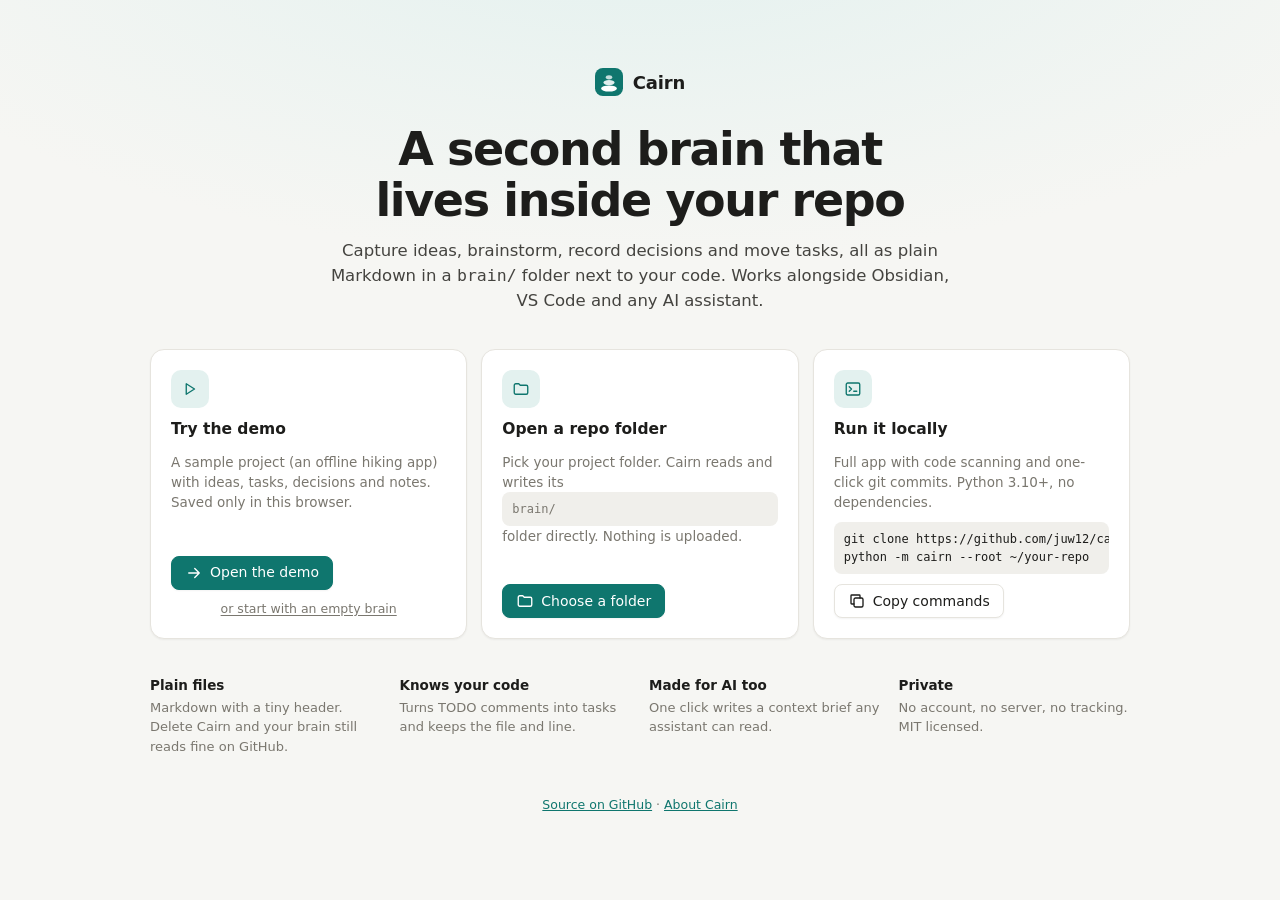
==== docs/index.html @ 2e45108d "Cairn v1.0: a second brain that lives inside your repo" ====
<!doctype html>
<html lang="en">
<head>
<meta charset="utf-8">
<meta name="viewport" content="width=device-width, initial-scale=1, viewport-fit=cover">
<title>Cairn · a second brain that lives inside your repo</title>
<meta name="description" content="Capture, brainstorm, decide and ship, stored as plain Markdown next to your code. Works with Obsidian, VS Code and any AI assistant.">
<meta name="theme-color" content="#0f766e">
<meta property="og:title" content="Cairn: a second brain that lives inside your repo">
<meta property="og:description" content="Capture, brainstorm, decide and ship, stored as plain Markdown next to your code.">
<meta property="og:image" content="https://juw12.github.io/cairn/media/banner.jpg">
<link rel="manifest" href="manifest.webmanifest">
<link rel="icon" href="icons/icon.svg" type="image/svg+xml">
<link rel="apple-touch-icon" href="icons/apple-touch-icon.png">
<link rel="stylesheet" href="styles.css">
<script>
  // Apply the theme before first paint to avoid a flash.
  (function () {
    var saved = localStorage.getItem("cairn.theme");
    var dark = saved ? saved === "dark" : matchMedia("(prefers-color-scheme: dark)").matches;
    document.documentElement.dataset.theme = dark ? "dark" : "light";
  })();
</script>
</head>
<body>
<div id="welcome" class="welcome" hidden></div>

<div id="app" class="app" hidden>
  <aside class="sidebar" id="sidebar" aria-label="Main navigation">
    <div class="brand" id="brand"></div>
    <button class="project-chip" id="project-chip" data-action="switch-brain" title="Switch brain">
      <strong id="project-name">project</strong>
      <span id="project-mode">…</span>
    </button>
    <nav class="nav" id="nav"></nav>
    <div class="sidebar-foot" id="sidebar-foot"></div>
  </aside>

  <div class="main">
    <header class="topbar">
      <button class="btn ghost icon-only menu-btn" data-action="toggle-nav" aria-label="Open menu" id="menu-btn"></button>
      <form class="capture" id="capture-form" autocomplete="off">
        <label for="capture-input" class="sr-only">Quick capture</label>
        <span id="capture-icon"></span>
        <input id="capture-input" name="capture" placeholder="Capture anything… try “todo: ship v1 #release” or “decision: use SQLite”" enterkeyhint="done">
        <span class="hint" id="capture-hint"><kbd>C</kbd> to focus · <kbd>Enter</kbd> to save</span>
        <span class="capture-type pill" id="capture-type" hidden></span>
      </form>
      <button class="btn" data-action="palette" id="search-btn" aria-label="Search and commands (Ctrl+K)"></button>
    </header>
    <main class="view" id="view" tabindex="-1"></main>
  </div>
</div>

<div id="layer"></div>
<div class="toasts" id="toasts" role="status" aria-live="polite"></div>

<script type="module" src="app.js"></script>
</body>
</html>
---- docs/styles.css ----
/* Cairn: design tokens */
:root {
  --bg: #f6f6f3;
  --surface: #ffffff;
  --surface-2: #fafaf8;
  --sunken: #f0efeb;
  --line: #e6e4de;
  --line-strong: #d6d3cb;
  --ink: #1d1d1b;
  --ink-2: #44433f;
  --muted: #7a776f;
  --accent: #0f766e;
  --accent-ink: #0b5952;
  --accent-soft: #e3f1ef;
  --danger: #b42318;
  --danger-soft: #fdecea;
  --idea: #c2680a;
  --idea-soft: #fdf1e2;
  --task: #2457d6;
  --task-soft: #e8eefc;
  --decision: #7046d8;
  --decision-soft: #efeafc;
  --note: #5b6576;
  --note-soft: #eceef2;
  --journal: #0e7490;
  --journal-soft: #e2f3f7;
  --shadow-sm: 0 1px 2px rgba(20, 20, 15, 0.05);
  --shadow: 0 1px 2px rgba(20, 20, 15, 0.05), 0 4px 14px rgba(20, 20, 15, 0.06);
  --shadow-lg: 0 24px 60px -12px rgba(20, 20, 15, 0.28);
  --radius: 10px;
  --radius-lg: 14px;
  --sidebar: 248px;
  --font: Inter, ui-sans-serif, system-ui, -apple-system, "Segoe UI", Roboto, "Helvetica Neue", Arial, sans-serif;
  --mono: ui-monospace, "SF Mono", "Cascadia Code", Menlo, Consolas, monospace;
  color-scheme: light;
}

:root[data-theme="dark"] {
  --bg: #141413;
  --surface: #1c1c1a;
  --surface-2: #20201e;
  --sunken: #181817;
  --line: #2d2c29;
  --line-strong: #3b3a36;
  --ink: #ecebe7;
  --ink-2: #c9c7c0;
  --muted: #8f8c84;
  --accent: #2bb3a3;
  --accent-ink: #5fd0c2;
  --accent-soft: #15302d;
  --danger: #f97066;
  --danger-soft: #3a1d1a;
  --idea: #f0a246;
  --idea-soft: #36261a;
  --task: #7aa2ff;
  --task-soft: #1d2640;
  --decision: #a98bff;
  --decision-soft: #2a2242;
  --note: #a3adbd;
  --note-soft: #262a31;
  --journal: #4fc3dc;
  --journal-soft: #15303a;
  --shadow-sm: 0 1px 2px rgba(0, 0, 0, 0.3);
  --shadow: 0 1px 2px rgba(0, 0, 0, 0.3), 0 6px 18px rgba(0, 0, 0, 0.25);
  --shadow-lg: 0 24px 60px -12px rgba(0, 0, 0, 0.6);
  color-scheme: dark;
}

* { box-sizing: border-box; }
html, body { height: 100%; }
body {
  margin: 0;
  font-family: var(--font);
  font-size: 14px;
  line-height: 1.5;
  color: var(--ink);
  background: var(--bg);
  -webkit-font-smoothing: antialiased;
  overflow-x: hidden;
}
button, input, select, textarea { font: inherit; color: inherit; }
button { cursor: pointer; }
a { color: var(--accent); }
[hidden] { display: none !important; }
:focus-visible { outline: 2px solid var(--accent); outline-offset: 2px; border-radius: 6px; }
.icon { width: 18px; height: 18px; flex: none; fill: none; stroke: currentColor; stroke-width: 1.8; stroke-linecap: round; stroke-linejoin: round; }
.icon.sm { width: 15px; height: 15px; }
.muted { color: var(--muted); }
.mono { font-family: var(--mono); font-size: 12.5px; }
.sr-only { position: absolute; width: 1px; height: 1px; overflow: hidden; clip: rect(0 0 0 0); white-space: nowrap; }

/* ------------------------------------------------------------ layout */

.app { display: grid; grid-template-columns: var(--sidebar) minmax(0, 1fr); min-height: 100vh; }

.sidebar {
  position: sticky; top: 0; height: 100vh;
  display: flex; flex-direction: column; gap: 6px;
  padding: 16px 12px;
  background: var(--surface-2);
  border-right: 1px solid var(--line);
  overflow-y: auto;
}
.brand { display: flex; align-items: center; gap: 10px; padding: 4px 8px 10px; font-weight: 700; font-size: 16px; letter-spacing: -0.01em; }
.brand svg { width: 28px; height: 28px; }
.project-chip {
  display: flex; flex-direction: column; align-items: flex-start; gap: 1px;
  width: 100%; padding: 9px 10px; margin-bottom: 8px;
  background: var(--surface); border: 1px solid var(--line); border-radius: var(--radius);
  text-align: left; box-shadow: var(--shadow-sm);
}
.project-chip:hover { border-color: var(--line-strong); }
.project-chip strong { font-size: 13.5px; font-weight: 600; max-width: 100%; overflow: hidden; text-overflow: ellipsis; white-space: nowrap; }
.project-chip span { font-size: 12px; color: var(--muted); }
.nav { display: flex; flex-direction: column; gap: 1px; }
.nav-label { margin: 14px 10px 4px; font-size: 11px; font-weight: 600; letter-spacing: 0.06em; text-transform: uppercase; color: var(--muted); }
.nav button {
  display: flex; align-items: center; gap: 10px; width: 100%;
  padding: 7px 10px; border: 0; border-radius: 8px; background: transparent;
  color: var(--ink-2); font-weight: 500; text-align: left;
}
.nav button:hover { background: var(--sunken); color: var(--ink); }
.nav button.active { background: var(--surface); color: var(--ink); box-shadow: var(--shadow-sm), inset 0 0 0 1px var(--line); }
.nav button.active .icon { color: var(--accent); }
.nav .count { margin-left: auto; font-size: 12px; color: var(--muted); font-variant-numeric: tabular-nums; }
.sidebar-foot { margin-top: auto; display: flex; flex-direction: column; gap: 8px; padding-top: 12px; }
.git-card { padding: 10px; border: 1px solid var(--line); border-radius: var(--radius); background: var(--surface); font-size: 12.5px; }
.git-card .row { display: flex; align-items: center; justify-content: space-between; gap: 8px; }
.git-card .branch { display: flex; align-items: center; gap: 6px; color: var(--muted); }
.foot-row { display: flex; gap: 6px; }

.main { min-width: 0; display: flex; flex-direction: column; }
.topbar {
  position: sticky; top: 0; z-index: 30;
  display: flex; align-items: center; gap: 10px;
  padding: 12px 28px;
  background: color-mix(in srgb, var(--bg) 86%, transparent);
  backdrop-filter: blur(10px);
  border-bottom: 1px solid var(--line);
}
.topbar .menu-btn { display: none; }
#capture-icon { display: contents; }
a.btn { text-decoration: none; }
.capture { flex: 1; position: relative; display: flex; align-items: center; max-width: 760px; }
.capture .icon { position: absolute; left: 12px; top: 11px; color: var(--muted); pointer-events: none; }
.capture input {
  width: 100%; height: 40px; padding: 0 92px 0 38px;
  background: var(--surface); border: 1px solid var(--line); border-radius: 10px;
  box-shadow: var(--shadow-sm); outline: none;
}
.capture input:focus { border-color: var(--accent); box-shadow: 0 0 0 3px var(--accent-soft); }
.capture input::placeholder { color: var(--muted); }
.capture .hint { position: absolute; right: 10px; display: flex; gap: 6px; align-items: center; font-size: 12px; color: var(--muted); pointer-events: none; }
.capture-type {
  position: absolute; right: 10px; font-size: 11.5px; font-weight: 600; padding: 2px 8px; border-radius: 999px; pointer-events: none;
}
kbd {
  font-family: var(--font); font-size: 11px; font-weight: 600;
  padding: 1px 6px; border: 1px solid var(--line-strong); border-bottom-width: 2px; border-radius: 5px;
  background: var(--surface); color: var(--muted);
}
.view { padding: 28px; max-width: 1320px; width: 100%; }

/* ------------------------------------------------------------ buttons & inputs */

.btn {
  display: inline-flex; align-items: center; justify-content: center; gap: 7px;
  height: 34px; padding: 0 13px;
  border: 1px solid var(--line); border-radius: 8px;
  background: var(--surface); color: var(--ink); font-weight: 500; white-space: nowrap;
  box-shadow: var(--shadow-sm);
  transition: background .12s, border-color .12s;
}
.btn:hover { border-color: var(--line-strong); background: var(--surface-2); }
.btn.primary { background: var(--accent); border-color: var(--accent); color: #fff; }
.btn.primary:hover { background: var(--accent-ink); border-color: var(--accent-ink); }
:root[data-theme="dark"] .btn.primary { color: #08201d; }
.btn.ghost { background: transparent; border-color: transparent; box-shadow: none; color: var(--ink-2); }
.btn.ghost:hover { background: var(--sunken); }
.btn.danger { color: var(--danger); }
.btn.danger:hover { background: var(--danger-soft); border-color: var(--danger-soft); }
.btn.sm { height: 28px; padding: 0 10px; font-size: 12.5px; }
.btn.icon-only { width: 34px; padding: 0; }
.btn.sm.icon-only { width: 28px; }
.btn:disabled { opacity: .5; cursor: default; }
.input, .select {
  height: 34px; padding: 0 10px; border: 1px solid var(--line); border-radius: 8px;
  background: var(--surface); outline: none;
}
.input:focus, .select:focus { border-color: var(--accent); box-shadow: 0 0 0 3px var(--accent-soft); }

/* ------------------------------------------------------------ page */

.page-head { display: flex; align-items: flex-end; justify-content: space-between; gap: 16px; margin-bottom: 22px; flex-wrap: wrap; }
.page-head h1 { margin: 0; font-size: 24px; line-height: 1.2; letter-spacing: -0.02em; font-weight: 650; }
.page-head p { text-wrap: pretty; margin: 4px 0 0; color: var(--muted); max-width: 640px; }
.eyebrow { margin: 0 0 4px !important; font-size: 12.5px; font-weight: 600; color: var(--accent) !important; }
.actions { display: flex; gap: 8px; flex-wrap: wrap; }
.card {
  background: var(--surface); border: 1px solid var(--line); border-radius: var(--radius-lg);
  box-shadow: var(--shadow-sm);
}
.card-head { display: flex; align-items: center; justify-content: space-between; gap: 8px; padding: 14px 16px 6px; }
.card-head h2 { margin: 0; font-size: 13.5px; font-weight: 600; }
.card-body { padding: 4px 8px 10px; }
.grid-3 { display: grid; grid-template-columns: repeat(3, minmax(0, 1fr)); gap: 16px; }
.grid-2 { display: grid; grid-template-columns: minmax(0, 1.4fr) minmax(0, 1fr); gap: 16px; }
.stack { display: flex; flex-direction: column; gap: 16px; }

.stats { display: grid; grid-template-columns: repeat(4, minmax(0, 1fr)); gap: 12px; margin-bottom: 16px; }
.stat {
  display: flex; flex-direction: column; gap: 2px; padding: 14px 16px;
  background: var(--surface); border: 1px solid var(--line); border-radius: var(--radius-lg);
  text-align: left; box-shadow: var(--shadow-sm);
}
.stat:hover { border-color: var(--line-strong); }
.stat .label { display: flex; align-items: center; gap: 7px; font-size: 12.5px; color: var(--muted); font-weight: 500; }
.stat .value { font-size: 26px; font-weight: 650; letter-spacing: -0.02em; font-variant-numeric: tabular-nums; }
.stat .label .icon { width: 15px; height: 15px; }

.row-item {
  display: flex; align-items: center; gap: 10px; width: 100%;
  padding: 8px 8px; border: 0; border-radius: 8px; background: transparent; text-align: left;
}
.row-item:hover { background: var(--sunken); }
.row-item .title { flex: 1; min-width: 0; overflow: hidden; text-overflow: ellipsis; white-space: nowrap; font-weight: 500; }
.row-item .meta { font-size: 12px; color: var(--muted); white-space: nowrap; }
.empty { padding: 14px 10px; color: var(--muted); font-size: 13px; }
.empty-state { padding: 48px 20px; text-align: center; color: var(--muted); }
.empty-state h3 { margin: 10px 0 4px; color: var(--ink); font-size: 15px; }

.dot { width: 8px; height: 8px; border-radius: 50%; flex: none; background: var(--note); }
.t-idea { --t: var(--idea); --t-soft: var(--idea-soft); }
.t-task { --t: var(--task); --t-soft: var(--task-soft); }
.t-decision { --t: var(--decision); --t-soft: var(--decision-soft); }
.t-note { --t: var(--note); --t-soft: var(--note-soft); }
.t-journal { --t: var(--journal); --t-soft: var(--journal-soft); }
.dot[class*="t-"] { background: var(--t); }
.pill {
  display: inline-flex; align-items: center; gap: 5px; height: 21px; padding: 0 8px;
  border-radius: 999px; font-size: 11.5px; font-weight: 600; white-space: nowrap;
  background: var(--t-soft, var(--sunken)); color: var(--t, var(--ink-2));
}
.tag {
  display: inline-flex; align-items: center; height: 20px; padding: 0 7px; border-radius: 6px;
  font-size: 11.5px; font-weight: 500; color: var(--ink-2); background: var(--sunken); border: 0; white-space: nowrap;
}
button.tag:hover, .tag.on { background: var(--accent-soft); color: var(--accent-ink); }
.tags { display: flex; flex-wrap: wrap; gap: 4px; }
.status-todo { --t: var(--note); --t-soft: var(--note-soft); }
.status-doing, .status-exploring { --t: var(--task); --t-soft: var(--task-soft); }
.status-done, .status-accepted, .status-ready { --t: var(--accent); --t-soft: var(--accent-soft); }
.status-raw { --t: var(--idea); --t-soft: var(--idea-soft); }
.status-proposed { --t: var(--decision); --t-soft: var(--decision-soft); }
.status-parked, .status-superseded { --t: var(--muted); --t-soft: var(--sunken); }

/* ------------------------------------------------------------ guide */

.guide { display: flex; gap: 18px; align-items: stretch; padding: 18px; margin-bottom: 16px; background: linear-gradient(135deg, var(--accent-soft), var(--surface) 70%); }
.guide-intro { flex: 0 0 230px; }
.guide-intro h2 { margin: 0 0 4px; font-size: 15px; }
.guide-intro p { margin: 0; color: var(--ink-2); font-size: 13px; }
.guide-steps { flex: 1; display: grid; grid-template-columns: repeat(3, minmax(0, 1fr)); gap: 10px; }
.guide-step { display: flex; gap: 10px; padding: 12px; border-radius: var(--radius); background: var(--surface); border: 1px solid var(--line); }
.guide-step .num {
  flex: none; width: 24px; height: 24px; border-radius: 50%; display: grid; place-items: center;
  font-size: 12px; font-weight: 700; background: var(--sunken); color: var(--ink-2);
}
.guide-step.done .num { background: var(--accent); color: #fff; }
.guide-step.done strong { text-decoration: line-through; color: var(--muted); }
.guide-step strong { display: block; font-size: 13px; }
.guide-step span { font-size: 12.5px; color: var(--muted); }
.guide-close { align-self: flex-start; }

/* ------------------------------------------------------------ boards (ideas + tasks) */

.board { display: grid; grid-auto-flow: column; grid-auto-columns: minmax(250px, 1fr); gap: 14px; align-items: start; }
.column {
  display: flex; flex-direction: column; gap: 8px; min-height: 200px;
  padding: 10px; border-radius: var(--radius-lg); background: var(--sunken); border: 1px solid transparent;
  transition: border-color .12s, background .12s;
}
.column.drop { border-color: var(--accent); background: var(--accent-soft); }
.column-head { display: flex; align-items: center; gap: 8px; padding: 2px 4px 4px; }
.column-head h2 { margin: 0; font-size: 13px; font-weight: 600; }
.column-head .count { font-size: 12px; color: var(--muted); }
.column-head .btn { margin-left: auto; }
.column-hint { margin: -4px 4px 2px; font-size: 12px; color: var(--muted); }
.quick-add { display: flex; }
.quick-add input { width: 100%; height: 34px; padding: 0 10px; border: 1px dashed var(--line-strong); border-radius: 8px; background: transparent; outline: none; }
.quick-add input:focus { border-style: solid; border-color: var(--accent); background: var(--surface); }
.item-card {
  display: flex; flex-direction: column; gap: 7px; width: 100%;
  padding: 11px 12px; text-align: left;
  background: var(--surface); border: 1px solid var(--line); border-radius: var(--radius);
  box-shadow: var(--shadow-sm); cursor: grab;
  transition: box-shadow .12s, border-color .12s, transform .12s;
}
.item-card:hover { border-color: var(--line-strong); box-shadow: var(--shadow); }
.item-card.dragging { opacity: .45; transform: rotate(1deg); }
.item-card .title { font-weight: 550; line-height: 1.35; }
.item-card .snippet { font-size: 12.5px; color: var(--muted); display: -webkit-box; -webkit-line-clamp: 2; -webkit-box-orient: vertical; overflow: hidden; }
.item-card .foot { display: flex; align-items: center; gap: 8px; flex-wrap: wrap; font-size: 12px; color: var(--muted); }
.item-card .foot .grow { flex: 1; }
.item-card .foot span.metric { display: inline-flex; align-items: center; gap: 4px; }
.source-chip { display: inline-flex; align-items: center; gap: 4px; font-family: var(--mono); font-size: 11.5px; color: var(--ink-2); background: var(--sunken); padding: 1px 6px; border-radius: 5px; }
.move-select { display: none; }
.progress { height: 4px; border-radius: 4px; background: var(--sunken); overflow: hidden; }
.progress i { display: block; height: 100%; background: var(--accent); border-radius: 4px; }

/* ------------------------------------------------------------ lists */

.toolbar { display: flex; align-items: center; gap: 8px; margin-bottom: 14px; flex-wrap: wrap; }
.segmented { display: inline-flex; padding: 3px; gap: 2px; background: var(--sunken); border-radius: 9px; }
.segmented button { height: 28px; padding: 0 11px; border: 0; border-radius: 7px; background: transparent; color: var(--ink-2); font-weight: 500; font-size: 13px; }
.segmented button.on { background: var(--surface); color: var(--ink); box-shadow: var(--shadow-sm); }
.search-field { position: relative; flex: 1; min-width: 180px; max-width: 320px; }
.search-field .icon { position: absolute; left: 10px; top: 8px; color: var(--muted); }
.search-field input { width: 100%; padding-left: 32px; }
.list { overflow: hidden; }
.list-row {
  display: grid; grid-template-columns: 22px minmax(0, 1fr) auto auto; gap: 12px; align-items: center;
  width: 100%; padding: 11px 16px; border: 0; border-bottom: 1px solid var(--line); background: transparent; text-align: left;
}
.list-row:last-child { border-bottom: 0; }
.list-row:hover { background: var(--surface-2); }
.list-row .main-col { min-width: 0; }
.list-row .title { font-weight: 550; overflow: hidden; text-overflow: ellipsis; white-space: nowrap; }
.list-row .snippet { font-size: 12.5px; color: var(--muted); overflow: hidden; text-overflow: ellipsis; white-space: nowrap; }
.list-row .when { font-size: 12px; color: var(--muted); white-space: nowrap; font-variant-numeric: tabular-nums; }
.type-icon { display: grid; place-items: center; width: 22px; height: 22px; border-radius: 6px; background: var(--t-soft); color: var(--t); }
.type-icon .icon { width: 14px; height: 14px; }
.group-title { display: flex; align-items: center; gap: 8px; margin: 22px 0 8px; font-size: 12px; font-weight: 600; letter-spacing: .05em; text-transform: uppercase; color: var(--muted); }
.group-title:first-child { margin-top: 0; }

/* code inbox */
.file-group { margin-bottom: 12px; }
.file-head { display: flex; align-items: center; gap: 8px; padding: 10px 16px; border-bottom: 1px solid var(--line); font-family: var(--mono); font-size: 12.5px; color: var(--ink-2); background: var(--surface-2); border-radius: var(--radius-lg) var(--radius-lg) 0 0; }
.todo-row { display: grid; grid-template-columns: 64px minmax(0, 1fr) 70px auto; gap: 12px; align-items: center; padding: 10px 16px; border-bottom: 1px solid var(--line); }
.todo-row:last-child { border-bottom: 0; }
.todo-row .line { font-family: var(--mono); font-size: 12px; color: var(--muted); }
.tag-TODO { --t: var(--task); --t-soft: var(--task-soft); }
.tag-FIXME { --t: var(--danger); --t-soft: var(--danger-soft); }
.tag-HACK, .tag-XXX { --t: var(--idea); --t-soft: var(--idea-soft); }
.tracked { display: inline-flex; align-items: center; gap: 5px; font-size: 12.5px; color: var(--accent); font-weight: 500; }

/* context pack */
.callout { display: flex; gap: 12px; padding: 14px 16px; border-radius: var(--radius-lg); background: var(--accent-soft); color: var(--ink-2); font-size: 13px; }
.callout .icon { color: var(--accent); margin-top: 1px; }
.callout code { background: var(--surface); }
.pre-box { margin: 0; padding: 16px; max-height: 560px; overflow: auto; font-family: var(--mono); font-size: 12.5px; line-height: 1.6; white-space: pre-wrap; word-break: break-word; }

/* map */
.map-wrap { position: relative; height: calc(100vh - 210px); min-height: 420px; overflow: hidden; }
.map-wrap svg { width: 100%; height: 100%; display: block; cursor: grab; touch-action: none; }
.map-wrap svg.panning { cursor: grabbing; }
.map-legend { position: absolute; left: 14px; bottom: 12px; display: flex; gap: 12px; flex-wrap: wrap; padding: 6px 10px; font-size: 12px; color: var(--muted); background: color-mix(in srgb, var(--surface) 90%, transparent); border: 1px solid var(--line); border-radius: 8px; }
.map-legend span { display: inline-flex; align-items: center; gap: 6px; }
.map-node { cursor: pointer; }
.map-node circle { stroke: var(--surface); stroke-width: 2.5; transition: r .12s; }
.map-node text { font-size: 11.5px; fill: var(--ink-2); paint-order: stroke; stroke: var(--surface); stroke-width: 3px; stroke-linejoin: round; pointer-events: none; }
.map-node:hover circle { stroke: var(--ink); }
.map-edge { stroke: var(--line-strong); stroke-width: 1.4; }
.map-wrap.focus .map-node:not(.lit) { opacity: .25; }
.map-wrap.focus .map-edge:not(.lit) { opacity: .15; }
.map-edge.lit { stroke: var(--accent); stroke-width: 2; }

/* ------------------------------------------------------------ editor drawer */

.scrim { position: fixed; inset: 0; z-index: 40; background: rgba(20, 20, 15, .28); animation: fade .15s ease; }
.drawer {
  position: fixed; top: 0; right: 0; bottom: 0; z-index: 41;
  width: min(640px, 100vw); display: flex; flex-direction: column;
  background: var(--surface); border-left: 1px solid var(--line); box-shadow: var(--shadow-lg);
  animation: slide .18s ease;
}
@keyframes slide { from { transform: translateX(24px); opacity: 0; } to { transform: none; opacity: 1; } }
@keyframes fade { from { opacity: 0; } to { opacity: 1; } }
.drawer-head { display: flex; align-items: center; gap: 8px; padding: 12px 16px; border-bottom: 1px solid var(--line); }
.drawer-head .path { flex: 1; min-width: 0; overflow: hidden; text-overflow: ellipsis; white-space: nowrap; font-family: var(--mono); font-size: 12px; color: var(--muted); }
.save-state { font-size: 12px; color: var(--muted); white-space: nowrap; }
.save-state.saving { color: var(--idea); }
.drawer-body { flex: 1; overflow-y: auto; padding: 20px 24px 32px; }
.title-input {
  width: 100%; border: 0; outline: none; background: transparent; padding: 0; margin: 0 0 12px;
  font-size: 24px; font-weight: 650; letter-spacing: -0.02em; line-height: 1.25;
}
.props { display: grid; grid-template-columns: 90px minmax(0, 1fr); gap: 8px 12px; align-items: center; margin-bottom: 16px; font-size: 13px; }
.props label { color: var(--muted); }
.props .select, .props .input { height: 30px; font-size: 13px; }
.props .input { width: 100%; }
.editor-tabs { display: flex; align-items: center; gap: 8px; margin-bottom: 10px; }
.editor-tabs .grow { flex: 1; }
.body-input {
  width: 100%; min-height: 320px; resize: vertical; padding: 14px; outline: none;
  border: 1px solid var(--line); border-radius: var(--radius); background: var(--surface-2);
  font-family: var(--mono); font-size: 13px; line-height: 1.65; tab-size: 2;
}
.body-input:focus { border-color: var(--accent); box-shadow: 0 0 0 3px var(--accent-soft); background: var(--surface); }
.backlinks { margin-top: 22px; padding-top: 16px; border-top: 1px solid var(--line); }
.backlinks h3 { margin: 0 0 8px; font-size: 12px; font-weight: 600; letter-spacing: .05em; text-transform: uppercase; color: var(--muted); }
.spark-card { display: flex; gap: 10px; align-items: flex-start; margin-bottom: 12px; padding: 12px 14px; border-radius: var(--radius); background: var(--idea-soft); color: var(--ink); font-size: 13.5px; }
.spark-card .icon { color: var(--idea); margin-top: 2px; }

/* rendered markdown */
.prose { font-size: 14.5px; line-height: 1.7; color: var(--ink); overflow-wrap: anywhere; }
.prose h1, .prose h2, .prose h3, .prose h4 { margin: 1.3em 0 .4em; line-height: 1.3; letter-spacing: -0.01em; }
.prose h1 { font-size: 20px; } .prose h2 { font-size: 16.5px; } .prose h3 { font-size: 15px; } .prose h4 { font-size: 14px; }
.prose > :first-child { margin-top: 0; }
.prose p, .prose ul, .prose ol, .prose blockquote, .prose pre, .prose table { margin: 0 0 .85em; }
.prose ul, .prose ol { padding-left: 1.4em; }
.prose li { margin: .15em 0; }
.prose li.task-item { list-style: none; margin-left: -1.3em; display: flex; gap: 6px; align-items: baseline; }
.prose li.task-item input { accent-color: var(--accent); }
.prose code { font-family: var(--mono); font-size: .86em; padding: 1px 5px; border-radius: 5px; background: var(--sunken); }
.prose pre { padding: 12px 14px; border-radius: var(--radius); background: var(--sunken); overflow-x: auto; }
.prose pre code { padding: 0; background: none; }
.prose blockquote { padding: 2px 14px; border-left: 3px solid var(--line-strong); color: var(--ink-2); }
.prose table { border-collapse: collapse; width: 100%; font-size: 13.5px; display: block; overflow-x: auto; }
.prose th, .prose td { padding: 6px 10px; border: 1px solid var(--line); text-align: left; }
.prose th { background: var(--surface-2); font-weight: 600; }
.prose hr { border: 0; border-top: 1px solid var(--line); margin: 1.4em 0; }
.wikilink { color: var(--accent); text-decoration: none; font-weight: 500; border-bottom: 1px solid color-mix(in srgb, var(--accent) 35%, transparent); }
.wikilink:hover { border-bottom-color: var(--accent); }
.wikilink.missing { color: var(--muted); border-bottom: 1px dashed var(--line-strong); }

/* ------------------------------------------------------------ palette, dialog, toast */

.palette-wrap { position: fixed; inset: 0; z-index: 60; display: flex; justify-content: center; align-items: flex-start; padding-top: 12vh; background: rgba(20, 20, 15, .3); animation: fade .12s ease; }
.palette { width: min(620px, calc(100vw - 24px)); background: var(--surface); border: 1px solid var(--line); border-radius: var(--radius-lg); box-shadow: var(--shadow-lg); overflow: hidden; }
.palette input { width: 100%; height: 52px; padding: 0 18px; border: 0; border-bottom: 1px solid var(--line); outline: none; background: transparent; font-size: 15px; }
.palette-list { max-height: 380px; overflow-y: auto; padding: 6px; }
.palette-item { display: flex; align-items: center; gap: 10px; width: 100%; padding: 9px 12px; border: 0; border-radius: 8px; background: transparent; text-align: left; }
.palette-item.on { background: var(--accent-soft); }
.palette-item .label { flex: 1; min-width: 0; overflow: hidden; text-overflow: ellipsis; white-space: nowrap; }
.palette-item .kind { font-size: 12px; color: var(--muted); }
.palette-section { padding: 8px 12px 4px; font-size: 11px; font-weight: 600; letter-spacing: .06em; text-transform: uppercase; color: var(--muted); }

.modal-wrap { position: fixed; inset: 0; z-index: 70; display: grid; place-items: center; padding: 16px; background: rgba(20, 20, 15, .32); animation: fade .12s ease; }
.modal { width: min(460px, 100%); padding: 22px; background: var(--surface); border: 1px solid var(--line); border-radius: var(--radius-lg); box-shadow: var(--shadow-lg); }
.modal h2 { margin: 0 0 6px; font-size: 17px; }
.modal p { margin: 0 0 14px; color: var(--muted); font-size: 13.5px; }
.modal .input { width: 100%; }
.modal .actions { justify-content: flex-end; margin-top: 18px; }
.modal ul { margin: 0 0 4px; padding-left: 18px; max-height: 160px; overflow: auto; font-family: var(--mono); font-size: 12px; color: var(--ink-2); }

.toasts { position: fixed; right: 20px; bottom: 20px; z-index: 80; display: flex; flex-direction: column; gap: 8px; align-items: flex-end; }
.toast { display: flex; align-items: center; gap: 12px; max-width: min(440px, calc(100vw - 40px)); padding: 10px 12px 10px 14px; border-radius: 10px; background: var(--ink); color: var(--bg); box-shadow: var(--shadow-lg); font-size: 13.5px; animation: slide .18s ease; }
.toast .btn { height: 26px; background: transparent; color: var(--bg); border-color: color-mix(in srgb, var(--bg) 30%, transparent); box-shadow: none; }
.toast.error { background: var(--danger); color: #fff; }

/* ------------------------------------------------------------ welcome */

.welcome { min-height: 100vh; display: flex; flex-direction: column; align-items: center; padding: 64px 20px 40px; background: radial-gradient(1200px 500px at 50% -10%, var(--accent-soft), transparent 70%), var(--bg); }
.welcome-inner { width: min(980px, 100%); }
.welcome .brand { justify-content: center; font-size: 18px; padding-bottom: 28px; }
.welcome h1 { margin: 0 auto 14px; max-width: 760px; text-align: center; font-size: clamp(30px, 5vw, 46px); line-height: 1.1; letter-spacing: -0.03em; font-weight: 700; text-wrap: balance; }
.welcome .lede { margin: 0 auto 36px; max-width: 620px; text-align: center; font-size: 16.5px; color: var(--ink-2); }
.choices { display: grid; grid-template-columns: repeat(3, minmax(0, 1fr)); gap: 14px; }
.choice { display: flex; flex-direction: column; gap: 10px; padding: 20px; text-align: left; }
.choice .badge-icon { width: 38px; height: 38px; display: grid; place-items: center; border-radius: 10px; background: var(--accent-soft); color: var(--accent); }
.choice h2 { margin: 0; font-size: 15.5px; }
.choice p { margin: 0; color: var(--muted); font-size: 13.5px; flex: 1; }
.choice .btn { align-self: flex-start; }
.choice code { display: block; padding: 8px 10px; border-radius: 8px; background: var(--sunken); font-family: var(--mono); font-size: 12px; overflow-x: auto; white-space: nowrap; }
.choice .sub-link { font-size: 12.5px; color: var(--muted); background: none; border: 0; padding: 0; text-decoration: underline; text-underline-offset: 2px; }
.welcome-points { display: grid; grid-template-columns: repeat(4, minmax(0, 1fr)); gap: 18px; margin-top: 36px; }
.welcome-points div { font-size: 13px; color: var(--muted); }
.welcome-points strong { display: block; margin-bottom: 2px; color: var(--ink); font-size: 13.5px; }
.welcome-foot { margin-top: 40px; text-align: center; font-size: 12.5px; color: var(--muted); }

/* ------------------------------------------------------------ responsive */

@media (max-width: 1100px) {
  .grid-3 { grid-template-columns: repeat(2, minmax(0, 1fr)); }
  .guide { flex-direction: column; }
  .guide-intro { flex: none; }
}

@media (max-width: 900px) {
  .app { grid-template-columns: minmax(0, 1fr); }
  .sidebar { position: fixed; left: 0; top: 0; z-index: 50; width: 270px; transform: translateX(-105%); transition: transform .2s ease; box-shadow: var(--shadow-lg); }
  .app.nav-open .sidebar { transform: none; }
  .app.nav-open::after { content: ""; position: fixed; inset: 0; z-index: 45; background: rgba(20, 20, 15, .28); }
  .topbar .menu-btn { display: inline-flex; }
  .topbar { padding: 10px 14px; }
  .view { padding: 18px 14px 40px; }
  .stats { grid-template-columns: repeat(2, minmax(0, 1fr)); }
  .grid-3, .grid-2 { grid-template-columns: minmax(0, 1fr); }
  .guide-steps { grid-template-columns: minmax(0, 1fr); }
  .board { grid-auto-flow: row; grid-auto-columns: auto; grid-template-columns: minmax(0, 1fr); }
  .column { min-height: 0; }
  .move-select { display: block; height: 28px; font-size: 12px; padding: 0 6px; border-radius: 6px; border: 1px solid var(--line); background: var(--surface-2); }
  .choices, .welcome-points { grid-template-columns: minmax(0, 1fr); }
  .capture .hint { display: none; }
  .capture input { padding-right: 12px; }
  .list-row { grid-template-columns: 22px minmax(0, 1fr) auto; }
  .list-row .when { display: none; }
  .todo-row { grid-template-columns: 58px minmax(0, 1fr); }
  .todo-row .line { grid-column: 2; }
  .todo-row > :last-child { grid-column: 2; justify-self: start; }
  .props { grid-template-columns: 70px minmax(0, 1fr); }
  .drawer-body { padding: 16px; }
  .map-wrap { height: 70vh; }
}

@media (prefers-reduced-motion: reduce) {
  *, *::before, *::after { animation: none !important; transition: none !important; }
}
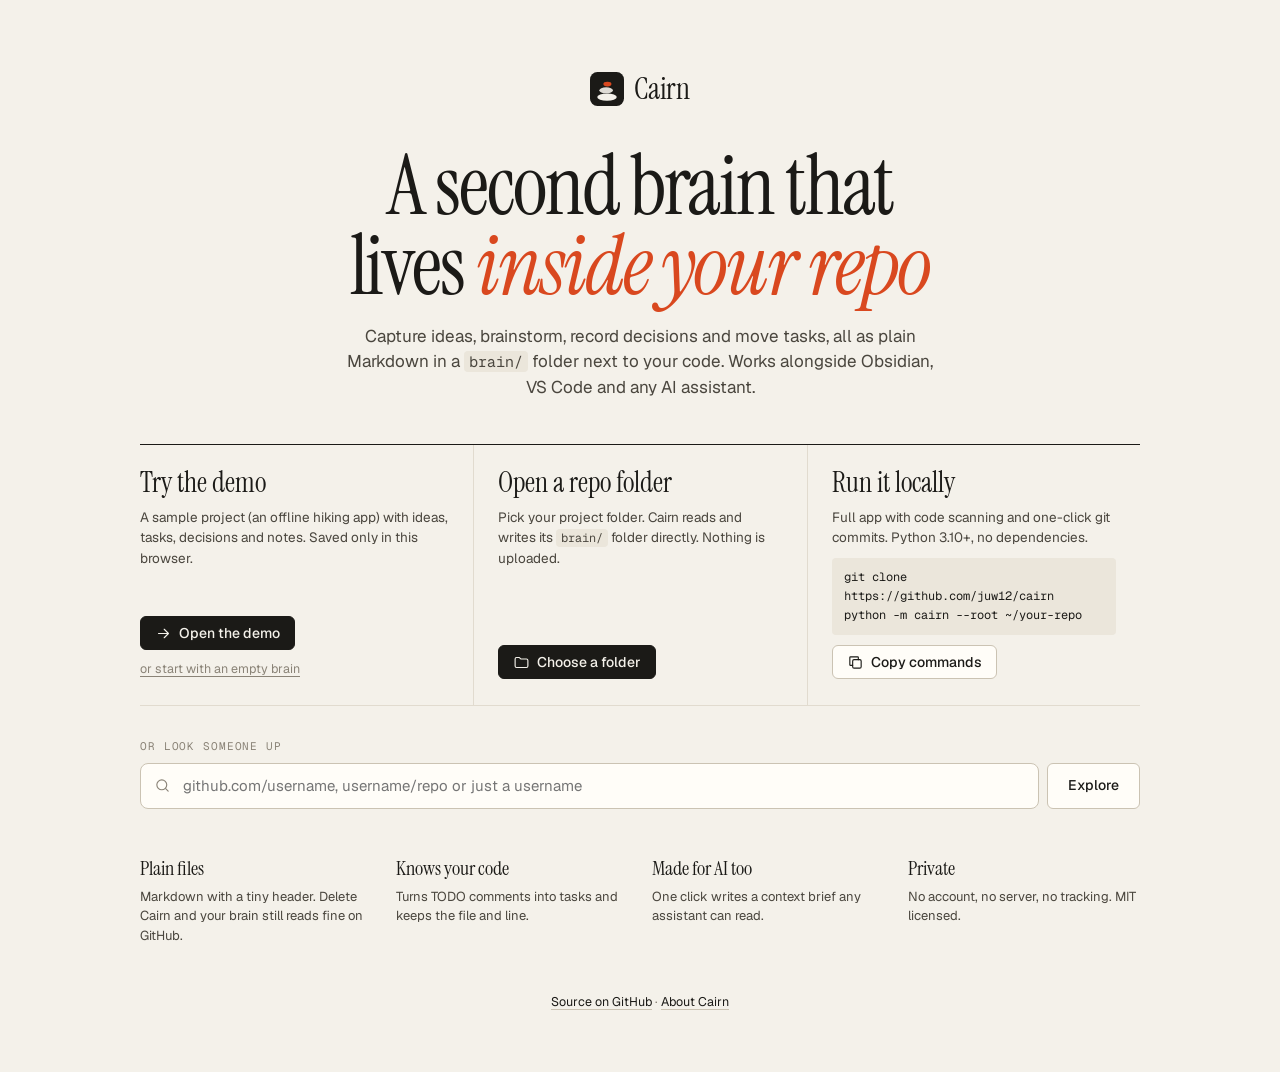
==== commit b8a62be1: "People: explore GitHub profiles and read-only brains; editorial redesign; dogfood brain - People vie" ====
--- a/docs/index.html
+++ b/docs/index.html
@@ -5,13 +5,15 @@
 <meta name="viewport" content="width=device-width, initial-scale=1, viewport-fit=cover">
 <title>Cairn · a second brain that lives inside your repo</title>
 <meta name="description" content="Capture, brainstorm, decide and ship, stored as plain Markdown next to your code. Works with Obsidian, VS Code and any AI assistant.">
-<meta name="theme-color" content="#0f766e">
+<meta name="theme-color" content="#1b1a17">
 <meta property="og:title" content="Cairn: a second brain that lives inside your repo">
 <meta property="og:description" content="Capture, brainstorm, decide and ship, stored as plain Markdown next to your code.">
 <meta property="og:image" content="https://juw12.github.io/cairn/media/banner.jpg">
 <link rel="manifest" href="manifest.webmanifest">
 <link rel="icon" href="icons/icon.svg" type="image/svg+xml">
 <link rel="apple-touch-icon" href="icons/apple-touch-icon.png">
+<link rel="preload" href="fonts/instrument-serif-normal.woff2" as="font" type="font/woff2" crossorigin>
+<link rel="preload" href="fonts/geist-normal.woff2" as="font" type="font/woff2" crossorigin>
 <link rel="stylesheet" href="styles.css">
 <script>
   // Apply the theme before first paint to avoid a flash.
--- a/docs/styles.css
+++ b/docs/styles.css
@@ -1,68 +1,78 @@
-/* Cairn: design tokens */
+/* Cairn design system
+   Direction: a well-kept field notebook, not a dashboard. Warm paper, ink type, a serif voice for
+   headings, hairline rules instead of boxes, and one signal colour (trail orange) used sparingly.
+   Psychology notes are in plan/DESIGN.md. */
+
+@font-face { font-family: "Instrument Serif"; src: url("fonts/instrument-serif-normal.woff2") format("woff2"); font-weight: 400; font-style: normal; font-display: swap; }
+@font-face { font-family: "Instrument Serif"; src: url("fonts/instrument-serif-italic.woff2") format("woff2"); font-weight: 400; font-style: italic; font-display: swap; }
+@font-face { font-family: "Geist"; src: url("fonts/geist-normal.woff2") format("woff2"); font-weight: 100 900; font-style: normal; font-display: swap; }
+@font-face { font-family: "Geist Mono"; src: url("fonts/geist-mono-normal.woff2") format("woff2"); font-weight: 400 600; font-style: normal; font-display: swap; }
+
 :root {
-  --bg: #f6f6f3;
-  --surface: #ffffff;
-  --surface-2: #fafaf8;
-  --sunken: #f0efeb;
-  --line: #e6e4de;
-  --line-strong: #d6d3cb;
-  --ink: #1d1d1b;
-  --ink-2: #44433f;
-  --muted: #7a776f;
-  --accent: #0f766e;
-  --accent-ink: #0b5952;
-  --accent-soft: #e3f1ef;
-  --danger: #b42318;
-  --danger-soft: #fdecea;
-  --idea: #c2680a;
-  --idea-soft: #fdf1e2;
-  --task: #2457d6;
-  --task-soft: #e8eefc;
-  --decision: #7046d8;
-  --decision-soft: #efeafc;
-  --note: #5b6576;
-  --note-soft: #eceef2;
-  --journal: #0e7490;
-  --journal-soft: #e2f3f7;
-  --shadow-sm: 0 1px 2px rgba(20, 20, 15, 0.05);
-  --shadow: 0 1px 2px rgba(20, 20, 15, 0.05), 0 4px 14px rgba(20, 20, 15, 0.06);
-  --shadow-lg: 0 24px 60px -12px rgba(20, 20, 15, 0.28);
-  --radius: 10px;
-  --radius-lg: 14px;
-  --sidebar: 248px;
-  --font: Inter, ui-sans-serif, system-ui, -apple-system, "Segoe UI", Roboto, "Helvetica Neue", Arial, sans-serif;
-  --mono: ui-monospace, "SF Mono", "Cascadia Code", Menlo, Consolas, monospace;
+  --bg: #f4f1ea;
+  --surface: #fffdf8;
+  --surface-2: #faf7f0;
+  --sunken: #ebe6db;
+  --line: #e1dbcf;
+  --line-strong: #cbc3b3;
+  --ink: #1b1a17;
+  --ink-2: #4a463e;
+  --muted: #8a8377;
+  --accent: #d9481f;
+  --accent-ink: #a8340f;
+  --accent-soft: #f8e3d9;
+  --danger: #b3261e;
+  --danger-soft: #f6dedb;
+  --idea: #b07415;
+  --idea-soft: #f4e8cf;
+  --task: #2f5b8c;
+  --task-soft: #dfe7f1;
+  --decision: #6a4c9c;
+  --decision-soft: #e9e2f3;
+  --note: #6b6a63;
+  --note-soft: #e9e6de;
+  --journal: #2e7566;
+  --journal-soft: #dcece6;
+  --shadow-sm: 0 1px 0 rgba(27, 26, 23, 0.04);
+  --shadow: 0 1px 2px rgba(27, 26, 23, 0.06), 0 8px 24px -12px rgba(27, 26, 23, 0.16);
+  --shadow-lg: 0 30px 70px -20px rgba(27, 26, 23, 0.35);
+  --radius: 6px;
+  --radius-lg: 10px;
+  --sidebar: 232px;
+  --display: "Instrument Serif", "Iowan Old Style", Georgia, serif;
+  --font: "Geist", ui-sans-serif, system-ui, -apple-system, "Segoe UI", Roboto, sans-serif;
+  --mono: "Geist Mono", ui-monospace, "SF Mono", "Cascadia Code", Menlo, Consolas, monospace;
   color-scheme: light;
 }
 
 :root[data-theme="dark"] {
-  --bg: #141413;
-  --surface: #1c1c1a;
-  --surface-2: #20201e;
-  --sunken: #181817;
-  --line: #2d2c29;
-  --line-strong: #3b3a36;
-  --ink: #ecebe7;
-  --ink-2: #c9c7c0;
-  --muted: #8f8c84;
-  --accent: #2bb3a3;
-  --accent-ink: #5fd0c2;
-  --accent-soft: #15302d;
-  --danger: #f97066;
-  --danger-soft: #3a1d1a;
-  --idea: #f0a246;
-  --idea-soft: #36261a;
-  --task: #7aa2ff;
-  --task-soft: #1d2640;
-  --decision: #a98bff;
-  --decision-soft: #2a2242;
-  --note: #a3adbd;
-  --note-soft: #262a31;
-  --journal: #4fc3dc;
-  --journal-soft: #15303a;
-  --shadow-sm: 0 1px 2px rgba(0, 0, 0, 0.3);
-  --shadow: 0 1px 2px rgba(0, 0, 0, 0.3), 0 6px 18px rgba(0, 0, 0, 0.25);
-  --shadow-lg: 0 24px 60px -12px rgba(0, 0, 0, 0.6);
+  --bg: #151412;
+  --surface: #1c1b18;
+  --surface-2: #201f1c;
+  --sunken: #191816;
+  --line: #2e2c28;
+  --line-strong: #403d37;
+  --ink: #efebe3;
+  --ink-2: #c8c2b6;
+  --muted: #8e877b;
+  --accent: #f0764d;
+  --accent-ink: #ff9a76;
+  --accent-soft: #3a2118;
+  --danger: #f2867d;
+  --danger-soft: #3a1c19;
+  --idea: #e2a94d;
+  --idea-soft: #33281a;
+  --task: #86aee0;
+  --task-soft: #1d2836;
+  --decision: #b59ae6;
+  --decision-soft: #2a2238;
+  --note: #b0aca2;
+  --note-soft: #282723;
+  --journal: #6fc2ad;
+  --journal-soft: #18302a;
+  --shadow-sm: 0 1px 0 rgba(0, 0, 0, 0.3);
+  --shadow: 0 1px 2px rgba(0, 0, 0, 0.35), 0 10px 26px -12px rgba(0, 0, 0, 0.6);
+  --shadow-lg: 0 30px 70px -20px rgba(0, 0, 0, 0.8);
   color-scheme: dark;
 }
 
@@ -76,432 +86,477 @@
   color: var(--ink);
   background: var(--bg);
   -webkit-font-smoothing: antialiased;
+  text-rendering: optimizeLegibility;
   overflow-x: hidden;
+  font-feature-settings: "ss01", "cv11";
 }
 button, input, select, textarea { font: inherit; color: inherit; }
 button { cursor: pointer; }
-a { color: var(--accent); }
+a { color: var(--ink); text-decoration-color: var(--line-strong); text-underline-offset: 3px; }
+a:hover { text-decoration-color: var(--accent); }
 [hidden] { display: none !important; }
-:focus-visible { outline: 2px solid var(--accent); outline-offset: 2px; border-radius: 6px; }
-.icon { width: 18px; height: 18px; flex: none; fill: none; stroke: currentColor; stroke-width: 1.8; stroke-linecap: round; stroke-linejoin: round; }
-.icon.sm { width: 15px; height: 15px; }
+::selection { background: var(--accent-soft); }
+:focus-visible { outline: 2px solid var(--accent); outline-offset: 2px; border-radius: 4px; }
+code { font-family: var(--mono); font-size: .88em; padding: 1px 5px; border-radius: 4px; background: var(--sunken); }
+.icon { width: 17px; height: 17px; flex: none; fill: none; stroke: currentColor; stroke-width: 1.6; stroke-linecap: round; stroke-linejoin: round; }
+.icon.sm { width: 14px; height: 14px; }
 .muted { color: var(--muted); }
-.mono { font-family: var(--mono); font-size: 12.5px; }
 .sr-only { position: absolute; width: 1px; height: 1px; overflow: hidden; clip: rect(0 0 0 0); white-space: nowrap; }
 
-/* ------------------------------------------------------------ layout */
+/* ------------------------------------------------------------ shell */
 
 .app { display: grid; grid-template-columns: var(--sidebar) minmax(0, 1fr); min-height: 100vh; }
 
 .sidebar {
   position: sticky; top: 0; height: 100vh;
-  display: flex; flex-direction: column; gap: 6px;
-  padding: 16px 12px;
-  background: var(--surface-2);
+  display: flex; flex-direction: column; gap: 4px;
+  padding: 20px 14px 16px;
   border-right: 1px solid var(--line);
   overflow-y: auto;
-}
-.brand { display: flex; align-items: center; gap: 10px; padding: 4px 8px 10px; font-weight: 700; font-size: 16px; letter-spacing: -0.01em; }
-.brand svg { width: 28px; height: 28px; }
+  background: var(--bg);
+}
+.brand { display: flex; align-items: center; gap: 10px; padding: 0 8px 18px; font-family: var(--display); font-size: 24px; line-height: 1; letter-spacing: -0.01em; }
+.brand svg { width: 26px; height: 26px; }
 .project-chip {
-  display: flex; flex-direction: column; align-items: flex-start; gap: 1px;
-  width: 100%; padding: 9px 10px; margin-bottom: 8px;
-  background: var(--surface); border: 1px solid var(--line); border-radius: var(--radius);
-  text-align: left; box-shadow: var(--shadow-sm);
-}
-.project-chip:hover { border-color: var(--line-strong); }
+  display: flex; flex-direction: column; align-items: flex-start; gap: 2px;
+  width: 100%; padding: 10px 10px 11px; margin-bottom: 10px;
+  background: transparent; border: 0; border-top: 1px solid var(--line); border-bottom: 1px solid var(--line);
+  text-align: left; border-radius: 0;
+}
+.project-chip:hover strong { text-decoration: underline; text-decoration-color: var(--accent); text-underline-offset: 3px; }
 .project-chip strong { font-size: 13.5px; font-weight: 600; max-width: 100%; overflow: hidden; text-overflow: ellipsis; white-space: nowrap; }
 .project-chip span { font-size: 12px; color: var(--muted); }
 .nav { display: flex; flex-direction: column; gap: 1px; }
-.nav-label { margin: 14px 10px 4px; font-size: 11px; font-weight: 600; letter-spacing: 0.06em; text-transform: uppercase; color: var(--muted); }
+.nav-label { margin: 16px 10px 6px; font-family: var(--mono); font-size: 10.5px; font-weight: 500; letter-spacing: .08em; text-transform: uppercase; color: var(--muted); }
 .nav button {
-  display: flex; align-items: center; gap: 10px; width: 100%;
-  padding: 7px 10px; border: 0; border-radius: 8px; background: transparent;
-  color: var(--ink-2); font-weight: 500; text-align: left;
-}
-.nav button:hover { background: var(--sunken); color: var(--ink); }
-.nav button.active { background: var(--surface); color: var(--ink); box-shadow: var(--shadow-sm), inset 0 0 0 1px var(--line); }
-.nav button.active .icon { color: var(--accent); }
-.nav .count { margin-left: auto; font-size: 12px; color: var(--muted); font-variant-numeric: tabular-nums; }
-.sidebar-foot { margin-top: auto; display: flex; flex-direction: column; gap: 8px; padding-top: 12px; }
-.git-card { padding: 10px; border: 1px solid var(--line); border-radius: var(--radius); background: var(--surface); font-size: 12.5px; }
+  position: relative; display: flex; align-items: center; gap: 10px; width: 100%;
+  padding: 6px 10px; border: 0; border-radius: 5px; background: transparent;
+  color: var(--ink-2); font-weight: 450; text-align: left;
+}
+.nav button .icon { color: var(--muted); }
+.nav button:hover { color: var(--ink); background: color-mix(in srgb, var(--sunken) 70%, transparent); }
+.nav button.active { color: var(--ink); font-weight: 600; background: var(--surface); box-shadow: inset 0 0 0 1px var(--line); }
+.nav button.active::before { content: ""; position: absolute; left: -14px; top: 7px; bottom: 7px; width: 3px; border-radius: 0 3px 3px 0; background: var(--accent); }
+.nav button.active .icon { color: var(--ink); }
+.nav .count { margin-left: auto; font-family: var(--mono); font-size: 11.5px; color: var(--muted); font-variant-numeric: tabular-nums; }
+.sidebar-foot { margin-top: auto; display: flex; flex-direction: column; gap: 8px; padding-top: 14px; }
+.git-card { padding: 10px 10px 12px; border-top: 1px solid var(--line); font-size: 12.5px; }
 .git-card .row { display: flex; align-items: center; justify-content: space-between; gap: 8px; }
-.git-card .branch { display: flex; align-items: center; gap: 6px; color: var(--muted); }
-.foot-row { display: flex; gap: 6px; }
+.git-card .branch { display: flex; align-items: center; gap: 6px; color: var(--muted); font-family: var(--mono); font-size: 12px; }
+.foot-row { display: flex; gap: 4px; }
 
 .main { min-width: 0; display: flex; flex-direction: column; }
 .topbar {
   position: sticky; top: 0; z-index: 30;
   display: flex; align-items: center; gap: 10px;
-  padding: 12px 28px;
-  background: color-mix(in srgb, var(--bg) 86%, transparent);
-  backdrop-filter: blur(10px);
+  padding: 14px 40px;
+  background: color-mix(in srgb, var(--bg) 90%, transparent);
+  backdrop-filter: blur(8px);
   border-bottom: 1px solid var(--line);
 }
 .topbar .menu-btn { display: none; }
 #capture-icon { display: contents; }
-a.btn { text-decoration: none; }
-.capture { flex: 1; position: relative; display: flex; align-items: center; max-width: 760px; }
-.capture .icon { position: absolute; left: 12px; top: 11px; color: var(--muted); pointer-events: none; }
+.capture { flex: 1; position: relative; display: flex; align-items: center; max-width: 720px; }
+.capture .icon { position: absolute; left: 13px; top: 12px; color: var(--muted); pointer-events: none; }
 .capture input {
-  width: 100%; height: 40px; padding: 0 92px 0 38px;
-  background: var(--surface); border: 1px solid var(--line); border-radius: 10px;
-  box-shadow: var(--shadow-sm); outline: none;
-}
-.capture input:focus { border-color: var(--accent); box-shadow: 0 0 0 3px var(--accent-soft); }
+  width: 100%; height: 42px; padding: 0 200px 0 40px;
+  background: var(--surface); border: 1px solid var(--line); border-radius: 8px; outline: none;
+  transition: border-color .15s, box-shadow .15s;
+}
+.capture input:focus { border-color: var(--ink); box-shadow: 0 0 0 4px color-mix(in srgb, var(--ink) 8%, transparent); }
 .capture input::placeholder { color: var(--muted); }
-.capture .hint { position: absolute; right: 10px; display: flex; gap: 6px; align-items: center; font-size: 12px; color: var(--muted); pointer-events: none; }
-.capture-type {
-  position: absolute; right: 10px; font-size: 11.5px; font-weight: 600; padding: 2px 8px; border-radius: 999px; pointer-events: none;
-}
+.capture .hint { position: absolute; right: 12px; display: flex; gap: 6px; align-items: center; font-size: 12px; color: var(--muted); pointer-events: none; }
+.capture-type { position: absolute; right: 10px; pointer-events: none; }
 kbd {
-  font-family: var(--font); font-size: 11px; font-weight: 600;
-  padding: 1px 6px; border: 1px solid var(--line-strong); border-bottom-width: 2px; border-radius: 5px;
-  background: var(--surface); color: var(--muted);
-}
-.view { padding: 28px; max-width: 1320px; width: 100%; }
-
-/* ------------------------------------------------------------ buttons & inputs */
+  font-family: var(--mono); font-size: 10.5px; font-weight: 500;
+  padding: 1px 5px; border: 1px solid var(--line-strong); border-bottom-width: 2px; border-radius: 4px;
+  background: var(--surface); color: var(--ink-2);
+}
+.view { padding: 40px 40px 80px; max-width: 1240px; width: 100%; }
+
+/* ------------------------------------------------------------ controls */
 
 .btn {
   display: inline-flex; align-items: center; justify-content: center; gap: 7px;
-  height: 34px; padding: 0 13px;
-  border: 1px solid var(--line); border-radius: 8px;
-  background: var(--surface); color: var(--ink); font-weight: 500; white-space: nowrap;
-  box-shadow: var(--shadow-sm);
-  transition: background .12s, border-color .12s;
-}
-.btn:hover { border-color: var(--line-strong); background: var(--surface-2); }
-.btn.primary { background: var(--accent); border-color: var(--accent); color: #fff; }
-.btn.primary:hover { background: var(--accent-ink); border-color: var(--accent-ink); }
-:root[data-theme="dark"] .btn.primary { color: #08201d; }
-.btn.ghost { background: transparent; border-color: transparent; box-shadow: none; color: var(--ink-2); }
-.btn.ghost:hover { background: var(--sunken); }
+  height: 34px; padding: 0 14px;
+  border: 1px solid var(--line-strong); border-radius: 6px;
+  background: var(--surface); color: var(--ink); font-weight: 500; white-space: nowrap; text-decoration: none;
+  transition: background .12s, border-color .12s, transform .08s;
+}
+.btn:hover { border-color: var(--ink-2); }
+.btn:active { transform: translateY(1px); }
+.btn.primary { background: var(--ink); border-color: var(--ink); color: var(--bg); }
+.btn.primary:hover { background: color-mix(in srgb, var(--ink) 86%, var(--accent)); }
+.btn.ghost { background: transparent; border-color: transparent; color: var(--ink-2); }
+.btn.ghost:hover { background: var(--sunken); color: var(--ink); }
 .btn.danger { color: var(--danger); }
-.btn.danger:hover { background: var(--danger-soft); border-color: var(--danger-soft); }
+.btn.danger:hover { background: var(--danger-soft); border-color: transparent; }
 .btn.sm { height: 28px; padding: 0 10px; font-size: 12.5px; }
 .btn.icon-only { width: 34px; padding: 0; }
 .btn.sm.icon-only { width: 28px; }
-.btn:disabled { opacity: .5; cursor: default; }
+.btn:disabled { opacity: .45; cursor: default; }
+.text-link { display: inline-flex; align-items: center; gap: 4px; padding: 0; border: 0; background: none; color: var(--muted); font-size: 12.5px; }
+.text-link:hover { color: var(--ink); }
+.link-button { padding: 0; border: 0; background: none; font-weight: 600; color: var(--ink); text-align: left; }
+.link-button:hover { text-decoration: underline; text-decoration-color: var(--accent); text-underline-offset: 3px; }
 .input, .select {
-  height: 34px; padding: 0 10px; border: 1px solid var(--line); border-radius: 8px;
+  height: 34px; padding: 0 10px; border: 1px solid var(--line-strong); border-radius: 6px;
   background: var(--surface); outline: none;
 }
-.input:focus, .select:focus { border-color: var(--accent); box-shadow: 0 0 0 3px var(--accent-soft); }
-
-/* ------------------------------------------------------------ page */
-
-.page-head { display: flex; align-items: flex-end; justify-content: space-between; gap: 16px; margin-bottom: 22px; flex-wrap: wrap; }
-.page-head h1 { margin: 0; font-size: 24px; line-height: 1.2; letter-spacing: -0.02em; font-weight: 650; }
-.page-head p { text-wrap: pretty; margin: 4px 0 0; color: var(--muted); max-width: 640px; }
-.eyebrow { margin: 0 0 4px !important; font-size: 12.5px; font-weight: 600; color: var(--accent) !important; }
+.input:focus, .select:focus { border-color: var(--ink); }
+.input:disabled, .select:disabled { opacity: .7; background: transparent; }
+
+/* ------------------------------------------------------------ type & page */
+
+.page-head { display: flex; align-items: flex-end; justify-content: space-between; gap: 20px; margin-bottom: 28px; padding-bottom: 20px; border-bottom: 1px solid var(--line); flex-wrap: wrap; }
+.page-head h1 { margin: 0; font-family: var(--display); font-weight: 400; font-size: 44px; line-height: 1; letter-spacing: -0.015em; }
+.page-head p { margin: 10px 0 0; color: var(--ink-2); max-width: 620px; font-size: 14.5px; text-wrap: pretty; }
+.eyebrow { margin: 0 0 10px !important; font-family: var(--mono); font-size: 11px !important; font-weight: 500; letter-spacing: .08em; text-transform: uppercase; color: var(--accent) !important; }
 .actions { display: flex; gap: 8px; flex-wrap: wrap; }
-.card {
-  background: var(--surface); border: 1px solid var(--line); border-radius: var(--radius-lg);
-  box-shadow: var(--shadow-sm);
-}
-.card-head { display: flex; align-items: center; justify-content: space-between; gap: 8px; padding: 14px 16px 6px; }
-.card-head h2 { margin: 0; font-size: 13.5px; font-weight: 600; }
-.card-body { padding: 4px 8px 10px; }
-.grid-3 { display: grid; grid-template-columns: repeat(3, minmax(0, 1fr)); gap: 16px; }
-.grid-2 { display: grid; grid-template-columns: minmax(0, 1.4fr) minmax(0, 1fr); gap: 16px; }
-.stack { display: flex; flex-direction: column; gap: 16px; }
-
-.stats { display: grid; grid-template-columns: repeat(4, minmax(0, 1fr)); gap: 12px; margin-bottom: 16px; }
-.stat {
-  display: flex; flex-direction: column; gap: 2px; padding: 14px 16px;
-  background: var(--surface); border: 1px solid var(--line); border-radius: var(--radius-lg);
-  text-align: left; box-shadow: var(--shadow-sm);
-}
-.stat:hover { border-color: var(--line-strong); }
-.stat .label { display: flex; align-items: center; gap: 7px; font-size: 12.5px; color: var(--muted); font-weight: 500; }
-.stat .value { font-size: 26px; font-weight: 650; letter-spacing: -0.02em; font-variant-numeric: tabular-nums; }
-.stat .label .icon { width: 15px; height: 15px; }
-
-.row-item {
-  display: flex; align-items: center; gap: 10px; width: 100%;
-  padding: 8px 8px; border: 0; border-radius: 8px; background: transparent; text-align: left;
-}
-.row-item:hover { background: var(--sunken); }
+.section-title { margin: 36px 0 12px; font-family: var(--mono); font-size: 11px; font-weight: 500; letter-spacing: .08em; text-transform: uppercase; color: var(--muted); }
+
+/* ------------------------------------------------------------ today */
+
+.today { display: grid; grid-template-columns: minmax(0, 1fr) 200px; gap: 32px; align-items: end; padding-bottom: 28px; border-bottom: 1px solid var(--line); }
+.today h1 { margin: 0; font-family: var(--display); font-weight: 400; font-size: clamp(44px, 5.6vw, 68px); line-height: .98; letter-spacing: -0.02em; }
+.today .lede { margin: 14px 0 20px; font-size: 16px; color: var(--ink-2); max-width: 560px; }
+.cairn { margin: 0; display: flex; flex-direction: column; align-items: center; gap: 6px; }
+.cairn-art { width: 168px; height: auto; }
+.cairn figcaption { text-align: center; font-size: 12.5px; color: var(--ink-2); }
+.cairn figcaption strong { font-family: var(--display); font-size: 22px; font-weight: 400; margin-right: 4px; color: var(--ink); }
+.cairn figcaption span { display: block; color: var(--muted); font-size: 11.5px; }
+
+.figures { display: grid; grid-template-columns: repeat(4, minmax(0, 1fr)); border-bottom: 1px solid var(--line); margin-bottom: 8px; }
+.figure { display: flex; flex-direction: column; align-items: flex-start; gap: 2px; padding: 18px 20px 18px 0; border: 0; background: none; text-align: left; }
+.figure + .figure { padding-left: 20px; border-left: 1px solid var(--line); }
+.figure .value { font-family: var(--display); font-size: 40px; line-height: 1; font-variant-numeric: tabular-nums; }
+.figure .label { font-size: 12.5px; color: var(--muted); }
+.figure:hover .label { color: var(--ink); }
+
+.columns-3 { display: grid; grid-template-columns: repeat(3, minmax(0, 1fr)); gap: 32px; }
+.column-block { padding-top: 22px; }
+.column-block > header { display: flex; align-items: baseline; justify-content: space-between; padding-bottom: 8px; border-bottom: 1px solid var(--ink); margin-bottom: 4px; }
+.column-block h2 { margin: 0; font-size: 13px; font-weight: 600; }
+.rows { display: flex; flex-direction: column; }
+.row-item { display: flex; align-items: center; gap: 10px; width: 100%; padding: 9px 0; border: 0; border-bottom: 1px solid var(--line); background: transparent; text-align: left; }
+.row-item:hover .title { text-decoration: underline; text-decoration-color: var(--accent); text-underline-offset: 3px; }
 .row-item .title { flex: 1; min-width: 0; overflow: hidden; text-overflow: ellipsis; white-space: nowrap; font-weight: 500; }
-.row-item .meta { font-size: 12px; color: var(--muted); white-space: nowrap; }
-.empty { padding: 14px 10px; color: var(--muted); font-size: 13px; }
-.empty-state { padding: 48px 20px; text-align: center; color: var(--muted); }
-.empty-state h3 { margin: 10px 0 4px; color: var(--ink); font-size: 15px; }
-
-.dot { width: 8px; height: 8px; border-radius: 50%; flex: none; background: var(--note); }
+.row-item .meta { font-family: var(--mono); font-size: 11.5px; color: var(--muted); white-space: nowrap; }
+.empty { padding: 12px 0; margin: 0; color: var(--muted); font-size: 13px; }
+.empty-state { padding: 56px 20px; text-align: center; color: var(--muted); }
+.empty-state h3 { margin: 12px 0 4px; color: var(--ink); font-family: var(--display); font-weight: 400; font-size: 24px; }
+
+.dot { width: 7px; height: 7px; border-radius: 50%; flex: none; background: var(--note); }
 .t-idea { --t: var(--idea); --t-soft: var(--idea-soft); }
 .t-task { --t: var(--task); --t-soft: var(--task-soft); }
 .t-decision { --t: var(--decision); --t-soft: var(--decision-soft); }
 .t-note { --t: var(--note); --t-soft: var(--note-soft); }
 .t-journal { --t: var(--journal); --t-soft: var(--journal-soft); }
 .dot[class*="t-"] { background: var(--t); }
-.pill {
-  display: inline-flex; align-items: center; gap: 5px; height: 21px; padding: 0 8px;
-  border-radius: 999px; font-size: 11.5px; font-weight: 600; white-space: nowrap;
-  background: var(--t-soft, var(--sunken)); color: var(--t, var(--ink-2));
-}
-.tag {
-  display: inline-flex; align-items: center; height: 20px; padding: 0 7px; border-radius: 6px;
-  font-size: 11.5px; font-weight: 500; color: var(--ink-2); background: var(--sunken); border: 0; white-space: nowrap;
-}
-button.tag:hover, .tag.on { background: var(--accent-soft); color: var(--accent-ink); }
+.pill { display: inline-flex; align-items: center; gap: 5px; height: 20px; padding: 0 7px; border-radius: 4px; font-size: 11.5px; font-weight: 550; white-space: nowrap; background: var(--t-soft, var(--sunken)); color: var(--t, var(--ink-2)); }
+.tag { display: inline-flex; align-items: center; height: 19px; padding: 0 6px; border-radius: 4px; font-family: var(--mono); font-size: 11px; color: var(--ink-2); background: var(--sunken); border: 0; white-space: nowrap; }
+button.tag:hover, .tag.on { background: var(--ink); color: var(--bg); }
 .tags { display: flex; flex-wrap: wrap; gap: 4px; }
 .status-todo { --t: var(--note); --t-soft: var(--note-soft); }
 .status-doing, .status-exploring { --t: var(--task); --t-soft: var(--task-soft); }
-.status-done, .status-accepted, .status-ready { --t: var(--accent); --t-soft: var(--accent-soft); }
+.status-done, .status-accepted, .status-ready { --t: var(--journal); --t-soft: var(--journal-soft); }
 .status-raw { --t: var(--idea); --t-soft: var(--idea-soft); }
 .status-proposed { --t: var(--decision); --t-soft: var(--decision-soft); }
 .status-parked, .status-superseded { --t: var(--muted); --t-soft: var(--sunken); }
 
-/* ------------------------------------------------------------ guide */
-
-.guide { display: flex; gap: 18px; align-items: stretch; padding: 18px; margin-bottom: 16px; background: linear-gradient(135deg, var(--accent-soft), var(--surface) 70%); }
-.guide-intro { flex: 0 0 230px; }
-.guide-intro h2 { margin: 0 0 4px; font-size: 15px; }
+/* guide */
+.guide { position: relative; display: grid; grid-template-columns: 220px minmax(0, 1fr); gap: 24px; padding: 20px 0; border-bottom: 1px solid var(--line); }
+.guide-intro h2 { margin: 0 0 6px; font-family: var(--display); font-weight: 400; font-size: 22px; line-height: 1.1; }
 .guide-intro p { margin: 0; color: var(--ink-2); font-size: 13px; }
-.guide-steps { flex: 1; display: grid; grid-template-columns: repeat(3, minmax(0, 1fr)); gap: 10px; }
-.guide-step { display: flex; gap: 10px; padding: 12px; border-radius: var(--radius); background: var(--surface); border: 1px solid var(--line); }
-.guide-step .num {
-  flex: none; width: 24px; height: 24px; border-radius: 50%; display: grid; place-items: center;
-  font-size: 12px; font-weight: 700; background: var(--sunken); color: var(--ink-2);
-}
-.guide-step.done .num { background: var(--accent); color: #fff; }
-.guide-step.done strong { text-decoration: line-through; color: var(--muted); }
-.guide-step strong { display: block; font-size: 13px; }
+.guide-steps { list-style: none; margin: 0; padding: 0; display: grid; grid-template-columns: repeat(3, minmax(0, 1fr)); gap: 20px; }
+.guide-step { display: flex; gap: 10px; }
+.guide-step .num { flex: none; width: 22px; height: 22px; border-radius: 50%; display: grid; place-items: center; font-family: var(--mono); font-size: 11px; border: 1px solid var(--line-strong); color: var(--ink-2); }
+.guide-step.done .num { background: var(--ink); border-color: var(--ink); color: var(--bg); }
+.guide-step.done strong { text-decoration: line-through; text-decoration-color: var(--accent); color: var(--muted); }
+.guide-step strong { display: block; font-size: 13px; font-weight: 600; }
 .guide-step span { font-size: 12.5px; color: var(--muted); }
-.guide-close { align-self: flex-start; }
-
-/* ------------------------------------------------------------ boards (ideas + tasks) */
-
-.board { display: grid; grid-auto-flow: column; grid-auto-columns: minmax(250px, 1fr); gap: 14px; align-items: start; }
-.column {
-  display: flex; flex-direction: column; gap: 8px; min-height: 200px;
-  padding: 10px; border-radius: var(--radius-lg); background: var(--sunken); border: 1px solid transparent;
-  transition: border-color .12s, background .12s;
-}
-.column.drop { border-color: var(--accent); background: var(--accent-soft); }
-.column-head { display: flex; align-items: center; gap: 8px; padding: 2px 4px 4px; }
+.guide-close { position: absolute; top: 14px; right: 0; }
+
+/* ------------------------------------------------------------ boards */
+
+.board { display: grid; grid-auto-flow: column; grid-auto-columns: minmax(240px, 1fr); gap: 20px; align-items: start; }
+.column { display: flex; flex-direction: column; gap: 8px; min-height: 240px; padding: 0 0 10px; border-radius: 0; transition: background .12s; }
+.column.drop { background: color-mix(in srgb, var(--accent-soft) 60%, transparent); outline: 1px dashed var(--accent); outline-offset: 6px; border-radius: 4px; }
+.column-head { display: flex; align-items: center; gap: 8px; padding: 0 0 8px; border-bottom: 1px solid var(--ink); }
 .column-head h2 { margin: 0; font-size: 13px; font-weight: 600; }
-.column-head .count { font-size: 12px; color: var(--muted); }
-.column-head .btn { margin-left: auto; }
-.column-hint { margin: -4px 4px 2px; font-size: 12px; color: var(--muted); }
-.quick-add { display: flex; }
-.quick-add input { width: 100%; height: 34px; padding: 0 10px; border: 1px dashed var(--line-strong); border-radius: 8px; background: transparent; outline: none; }
-.quick-add input:focus { border-style: solid; border-color: var(--accent); background: var(--surface); }
+.column-head .count { font-family: var(--mono); font-size: 11.5px; color: var(--muted); }
+.column-hint { margin: 2px 0 2px; font-size: 12px; color: var(--muted); font-style: italic; font-family: var(--display); font-size: 15px; }
+.quick-add input { width: 100%; height: 32px; padding: 0 2px; border: 0; border-bottom: 1px dashed var(--line-strong); background: transparent; outline: none; }
+.quick-add input:focus { border-bottom: 1px solid var(--ink); }
+.quick-add input::placeholder { color: var(--muted); }
 .item-card {
-  display: flex; flex-direction: column; gap: 7px; width: 100%;
-  padding: 11px 12px; text-align: left;
-  background: var(--surface); border: 1px solid var(--line); border-radius: var(--radius);
-  box-shadow: var(--shadow-sm); cursor: grab;
-  transition: box-shadow .12s, border-color .12s, transform .12s;
-}
+  display: flex; flex-direction: column; gap: 6px; width: 100%;
+  padding: 12px 13px; text-align: left;
+  background: var(--surface); border: 1px solid var(--line); border-radius: 6px;
+  cursor: grab; position: relative;
+  transition: box-shadow .15s, border-color .15s, transform .15s;
+}
+.item-card::before { content: ""; position: absolute; left: -1px; top: 10px; bottom: 10px; width: 2px; border-radius: 2px; background: var(--t); opacity: .9; }
+.item-card[draggable="false"] { cursor: pointer; }
 .item-card:hover { border-color: var(--line-strong); box-shadow: var(--shadow); }
-.item-card.dragging { opacity: .45; transform: rotate(1deg); }
-.item-card .title { font-weight: 550; line-height: 1.35; }
+.item-card.dragging { opacity: .5; transform: rotate(-1deg) scale(.98); }
+.item-card .title { font-weight: 560; line-height: 1.35; }
 .item-card .snippet { font-size: 12.5px; color: var(--muted); display: -webkit-box; -webkit-line-clamp: 2; -webkit-box-orient: vertical; overflow: hidden; }
-.item-card .foot { display: flex; align-items: center; gap: 8px; flex-wrap: wrap; font-size: 12px; color: var(--muted); }
+.item-card .foot { display: flex; align-items: center; gap: 8px; flex-wrap: wrap; font-size: 11.5px; color: var(--muted); font-family: var(--mono); }
 .item-card .foot .grow { flex: 1; }
 .item-card .foot span.metric { display: inline-flex; align-items: center; gap: 4px; }
-.source-chip { display: inline-flex; align-items: center; gap: 4px; font-family: var(--mono); font-size: 11.5px; color: var(--ink-2); background: var(--sunken); padding: 1px 6px; border-radius: 5px; }
+.source-chip { display: inline-flex; align-items: center; gap: 4px; font-family: var(--mono); font-size: 11px; color: var(--ink-2); background: var(--sunken); padding: 1px 6px; border-radius: 4px; }
 .move-select { display: none; }
-.progress { height: 4px; border-radius: 4px; background: var(--sunken); overflow: hidden; }
-.progress i { display: block; height: 100%; background: var(--accent); border-radius: 4px; }
+.progress { height: 3px; border-radius: 3px; background: var(--sunken); overflow: hidden; }
+.progress i { display: block; height: 100%; background: var(--ink); border-radius: 3px; }
 
 /* ------------------------------------------------------------ lists */
 
-.toolbar { display: flex; align-items: center; gap: 8px; margin-bottom: 14px; flex-wrap: wrap; }
-.segmented { display: inline-flex; padding: 3px; gap: 2px; background: var(--sunken); border-radius: 9px; }
-.segmented button { height: 28px; padding: 0 11px; border: 0; border-radius: 7px; background: transparent; color: var(--ink-2); font-weight: 500; font-size: 13px; }
-.segmented button.on { background: var(--surface); color: var(--ink); box-shadow: var(--shadow-sm); }
-.search-field { position: relative; flex: 1; min-width: 180px; max-width: 320px; }
-.search-field .icon { position: absolute; left: 10px; top: 8px; color: var(--muted); }
+.toolbar { display: flex; align-items: center; gap: 10px; margin-bottom: 16px; flex-wrap: wrap; }
+.segmented { display: inline-flex; max-width: 100%; overflow-x: auto; scrollbar-width: none; gap: 2px; padding: 0; border-bottom: 1px solid var(--line); }
+.segmented button { flex: none; height: 32px; padding: 0 10px; border: 0; border-bottom: 2px solid transparent; margin-bottom: -1px; background: transparent; color: var(--muted); font-weight: 500; font-size: 13px; border-radius: 0; }
+.segmented button:hover { color: var(--ink); }
+.segmented button.on { color: var(--ink); border-bottom-color: var(--accent); }
+.search-field { position: relative; flex: 1; min-width: 180px; max-width: 320px; margin-left: auto; }
+.search-field .icon { position: absolute; left: 10px; top: 9px; color: var(--muted); }
 .search-field input { width: 100%; padding-left: 32px; }
-.list { overflow: hidden; }
-.list-row {
-  display: grid; grid-template-columns: 22px minmax(0, 1fr) auto auto; gap: 12px; align-items: center;
-  width: 100%; padding: 11px 16px; border: 0; border-bottom: 1px solid var(--line); background: transparent; text-align: left;
-}
-.list-row:last-child { border-bottom: 0; }
-.list-row:hover { background: var(--surface-2); }
+.list { border-top: 1px solid var(--ink); }
+.list-row { display: grid; grid-template-columns: 22px minmax(0, 1fr) auto auto; gap: 14px; align-items: center; width: 100%; padding: 12px 2px; border: 0; border-bottom: 1px solid var(--line); background: transparent; text-align: left; }
+.list-row:hover .title { text-decoration: underline; text-decoration-color: var(--accent); text-underline-offset: 3px; }
 .list-row .main-col { min-width: 0; }
-.list-row .title { font-weight: 550; overflow: hidden; text-overflow: ellipsis; white-space: nowrap; }
+.list-row .title { font-weight: 560; overflow: hidden; text-overflow: ellipsis; white-space: nowrap; }
 .list-row .snippet { font-size: 12.5px; color: var(--muted); overflow: hidden; text-overflow: ellipsis; white-space: nowrap; }
-.list-row .when { font-size: 12px; color: var(--muted); white-space: nowrap; font-variant-numeric: tabular-nums; }
-.type-icon { display: grid; place-items: center; width: 22px; height: 22px; border-radius: 6px; background: var(--t-soft); color: var(--t); }
-.type-icon .icon { width: 14px; height: 14px; }
-.group-title { display: flex; align-items: center; gap: 8px; margin: 22px 0 8px; font-size: 12px; font-weight: 600; letter-spacing: .05em; text-transform: uppercase; color: var(--muted); }
-.group-title:first-child { margin-top: 0; }
+.list-row .when { font-family: var(--mono); font-size: 11.5px; color: var(--muted); white-space: nowrap; }
+.type-icon { display: grid; place-items: center; width: 22px; height: 22px; border-radius: 5px; background: var(--t-soft); color: var(--t); }
+.type-icon .icon { width: 13px; height: 13px; }
+.group-title { display: flex; align-items: center; gap: 8px; margin: 30px 0 8px; }
+.group-title:first-of-type { margin-top: 0; }
+.card { background: transparent; }
 
 /* code inbox */
-.file-group { margin-bottom: 12px; }
-.file-head { display: flex; align-items: center; gap: 8px; padding: 10px 16px; border-bottom: 1px solid var(--line); font-family: var(--mono); font-size: 12.5px; color: var(--ink-2); background: var(--surface-2); border-radius: var(--radius-lg) var(--radius-lg) 0 0; }
-.todo-row { display: grid; grid-template-columns: 64px minmax(0, 1fr) 70px auto; gap: 12px; align-items: center; padding: 10px 16px; border-bottom: 1px solid var(--line); }
-.todo-row:last-child { border-bottom: 0; }
-.todo-row .line { font-family: var(--mono); font-size: 12px; color: var(--muted); }
+.file-group { margin-bottom: 22px; }
+.file-head { display: flex; align-items: center; gap: 8px; padding: 0 0 8px; border-bottom: 1px solid var(--ink); font-family: var(--mono); font-size: 12px; color: var(--ink-2); }
+.todo-row { display: grid; grid-template-columns: 70px minmax(0, 1fr) 70px auto; gap: 14px; align-items: center; padding: 10px 0; border-bottom: 1px solid var(--line); }
+.todo-row .line { font-family: var(--mono); font-size: 11.5px; color: var(--muted); }
 .tag-TODO { --t: var(--task); --t-soft: var(--task-soft); }
 .tag-FIXME { --t: var(--danger); --t-soft: var(--danger-soft); }
 .tag-HACK, .tag-XXX { --t: var(--idea); --t-soft: var(--idea-soft); }
-.tracked { display: inline-flex; align-items: center; gap: 5px; font-size: 12.5px; color: var(--accent); font-weight: 500; }
+.tracked { display: inline-flex; align-items: center; gap: 5px; font-size: 12.5px; color: var(--journal); font-weight: 500; }
 
 /* context pack */
-.callout { display: flex; gap: 12px; padding: 14px 16px; border-radius: var(--radius-lg); background: var(--accent-soft); color: var(--ink-2); font-size: 13px; }
-.callout .icon { color: var(--accent); margin-top: 1px; }
-.callout code { background: var(--surface); }
-.pre-box { margin: 0; padding: 16px; max-height: 560px; overflow: auto; font-family: var(--mono); font-size: 12.5px; line-height: 1.6; white-space: pre-wrap; word-break: break-word; }
+.callout, .notice { display: flex; gap: 12px; padding: 14px 16px; border-left: 2px solid var(--accent); background: var(--surface); color: var(--ink-2); font-size: 13.5px; }
+.callout .icon, .notice .icon { color: var(--accent); margin-top: 2px; }
+.pre-box { margin: 0; padding: 18px 2px; max-height: 560px; overflow: auto; font-family: var(--mono); font-size: 12.5px; line-height: 1.7; white-space: pre-wrap; word-break: break-word; border-top: 1px solid var(--ink); }
 
 /* map */
-.map-wrap { position: relative; height: calc(100vh - 210px); min-height: 420px; overflow: hidden; }
+.map-wrap { position: relative; height: calc(100vh - 240px); min-height: 420px; overflow: hidden; background: var(--surface); border: 1px solid var(--line); border-radius: 8px;
+  background-image: radial-gradient(color-mix(in srgb, var(--line-strong) 55%, transparent) 1px, transparent 1px); background-size: 22px 22px; }
 .map-wrap svg { width: 100%; height: 100%; display: block; cursor: grab; touch-action: none; }
 .map-wrap svg.panning { cursor: grabbing; }
-.map-legend { position: absolute; left: 14px; bottom: 12px; display: flex; gap: 12px; flex-wrap: wrap; padding: 6px 10px; font-size: 12px; color: var(--muted); background: color-mix(in srgb, var(--surface) 90%, transparent); border: 1px solid var(--line); border-radius: 8px; }
+.map-legend { position: absolute; left: 14px; bottom: 12px; display: flex; gap: 14px; flex-wrap: wrap; padding: 6px 10px; font-size: 12px; color: var(--muted); background: var(--surface); border: 1px solid var(--line); border-radius: 6px; }
 .map-legend span { display: inline-flex; align-items: center; gap: 6px; }
 .map-node { cursor: pointer; }
-.map-node circle { stroke: var(--surface); stroke-width: 2.5; transition: r .12s; }
-.map-node text { font-size: 11.5px; fill: var(--ink-2); paint-order: stroke; stroke: var(--surface); stroke-width: 3px; stroke-linejoin: round; pointer-events: none; }
+.map-node circle { stroke: var(--surface); stroke-width: 2.5; }
+.map-node text { font-size: 11.5px; font-family: var(--font); fill: var(--ink-2); paint-order: stroke; stroke: var(--surface); stroke-width: 4px; stroke-linejoin: round; pointer-events: none; }
 .map-node:hover circle { stroke: var(--ink); }
-.map-edge { stroke: var(--line-strong); stroke-width: 1.4; }
-.map-wrap.focus .map-node:not(.lit) { opacity: .25; }
-.map-wrap.focus .map-edge:not(.lit) { opacity: .15; }
-.map-edge.lit { stroke: var(--accent); stroke-width: 2; }
-
-/* ------------------------------------------------------------ editor drawer */
-
-.scrim { position: fixed; inset: 0; z-index: 40; background: rgba(20, 20, 15, .28); animation: fade .15s ease; }
-.drawer {
-  position: fixed; top: 0; right: 0; bottom: 0; z-index: 41;
-  width: min(640px, 100vw); display: flex; flex-direction: column;
-  background: var(--surface); border-left: 1px solid var(--line); box-shadow: var(--shadow-lg);
-  animation: slide .18s ease;
-}
-@keyframes slide { from { transform: translateX(24px); opacity: 0; } to { transform: none; opacity: 1; } }
+.map-edge { stroke: var(--line-strong); stroke-width: 1.2; }
+.map-wrap.focus .map-node:not(.lit) { opacity: .22; }
+.map-wrap.focus .map-edge:not(.lit) { opacity: .12; }
+.map-edge.lit { stroke: var(--accent); stroke-width: 1.8; }
+
+/* ------------------------------------------------------------ people */
+
+.people-search { position: relative; display: flex; gap: 8px; align-items: center; max-width: 720px; margin-bottom: 28px; }
+.people-search .icon { position: absolute; left: 14px; color: var(--muted); }
+.people-search input { flex: 1; height: 46px; padding: 0 14px 0 42px; border: 1px solid var(--line-strong); border-radius: 8px; background: var(--surface); outline: none; font-size: 15px; }
+.people-search input:focus { border-color: var(--ink); }
+.people-search .btn { height: 46px; padding: 0 20px; }
+.profile-card { display: grid; grid-template-columns: 96px minmax(0, 1fr); gap: 24px; padding: 24px 0; border-top: 1px solid var(--ink); border-bottom: 1px solid var(--line); }
+.avatar-lg { width: 96px; height: 96px; border-radius: 50%; background: var(--sunken); object-fit: cover; box-shadow: 0 0 0 1px var(--line); }
+.profile-main h2 { margin: 0; font-family: var(--display); font-weight: 400; font-size: 40px; line-height: 1; letter-spacing: -0.015em; }
+.profile-main .handle { margin: 8px 0 0; font-family: var(--mono); font-size: 12.5px; color: var(--muted); }
+.profile-main .bio { margin: 12px 0 0; font-size: 15px; color: var(--ink-2); max-width: 620px; }
+.profile-main .actions { margin-top: 18px; }
+.skeleton h2 { color: var(--muted); }
+.proof { padding: 22px 0 6px; }
+.proof-note { margin: 0 0 16px; font-size: 12.5px; color: var(--muted); }
+.proof-grid { display: grid; grid-template-columns: repeat(4, minmax(0, 1fr)); gap: 28px; }
+.proof-col h3 { margin: 0 0 8px; padding-bottom: 8px; border-bottom: 1px solid var(--ink); font-size: 13px; font-weight: 600; }
+.proof-col ul { list-style: none; margin: 0; padding: 0; }
+.proof-col li { display: flex; align-items: baseline; gap: 8px; padding: 7px 0; border-bottom: 1px solid var(--line); font-size: 13.5px; }
+.proof-col li .dot { transform: translateY(-1px); }
+.proof-col p { margin: 8px 0 0; font-size: 13px; }
+.repo-list { border-top: 1px solid var(--ink); }
+.repo-row { display: grid; grid-template-columns: 36px minmax(0, 1fr) auto auto; gap: 14px; align-items: center; padding: 12px 0; border-bottom: 1px solid var(--line); }
+.repo-row img { width: 36px; height: 36px; border-radius: 50%; background: var(--sunken); }
+.repo-main p { margin: 2px 0 0; font-size: 12.5px; color: var(--muted); overflow: hidden; text-overflow: ellipsis; white-space: nowrap; }
+.repo-meta { font-family: var(--mono); font-size: 11.5px; }
+.repo-actions { display: flex; gap: 6px; }
+.publish { margin-top: 36px; padding: 20px 22px; background: var(--surface); border: 1px solid var(--line); border-radius: 8px; }
+.publish h3 { margin: 0 0 6px; font-family: var(--display); font-weight: 400; font-size: 22px; }
+.publish p { margin: 0 0 10px; color: var(--ink-2); font-size: 13.5px; }
+.publish code { display: inline-block; padding: 6px 10px; }
+
+.ro-banner { display: flex; align-items: center; gap: 12px; margin: -16px 0 28px; padding: 10px 12px; background: var(--surface); border: 1px solid var(--line); border-left: 3px solid var(--accent); border-radius: 6px; }
+.ro-avatar { width: 28px; height: 28px; border-radius: 50%; }
+.ro-text { display: flex; flex-direction: column; min-width: 0; }
+.ro-text strong { font-size: 13.5px; }
+.ro-text span { display: inline-flex; align-items: center; gap: 4px; font-family: var(--mono); font-size: 11.5px; color: var(--muted); }
+.ro-actions { margin-left: auto; display: flex; gap: 6px; flex-wrap: wrap; }
+
+/* ------------------------------------------------------------ drawer */
+
+.scrim { position: fixed; inset: 0; z-index: 40; background: color-mix(in srgb, var(--ink) 22%, transparent); animation: fade .15s ease; }
+.drawer { position: fixed; top: 0; right: 0; bottom: 0; z-index: 41; width: min(660px, 100vw); display: flex; flex-direction: column; background: var(--surface); border-left: 1px solid var(--line); box-shadow: var(--shadow-lg); animation: slide .2s cubic-bezier(.2, .8, .2, 1); }
+@keyframes slide { from { transform: translateX(28px); opacity: 0; } to { transform: none; opacity: 1; } }
 @keyframes fade { from { opacity: 0; } to { opacity: 1; } }
-.drawer-head { display: flex; align-items: center; gap: 8px; padding: 12px 16px; border-bottom: 1px solid var(--line); }
-.drawer-head .path { flex: 1; min-width: 0; overflow: hidden; text-overflow: ellipsis; white-space: nowrap; font-family: var(--mono); font-size: 12px; color: var(--muted); }
-.save-state { font-size: 12px; color: var(--muted); white-space: nowrap; }
-.save-state.saving { color: var(--idea); }
-.drawer-body { flex: 1; overflow-y: auto; padding: 20px 24px 32px; }
-.title-input {
-  width: 100%; border: 0; outline: none; background: transparent; padding: 0; margin: 0 0 12px;
-  font-size: 24px; font-weight: 650; letter-spacing: -0.02em; line-height: 1.25;
-}
-.props { display: grid; grid-template-columns: 90px minmax(0, 1fr); gap: 8px 12px; align-items: center; margin-bottom: 16px; font-size: 13px; }
-.props label { color: var(--muted); }
+.drawer-head { display: flex; align-items: center; gap: 10px; padding: 12px 18px; border-bottom: 1px solid var(--line); }
+.drawer-head .path { flex: 1; min-width: 0; overflow: hidden; text-overflow: ellipsis; white-space: nowrap; font-family: var(--mono); font-size: 11.5px; color: var(--muted); }
+.save-state { font-family: var(--mono); font-size: 11.5px; color: var(--muted); white-space: nowrap; }
+.save-state.saving { color: var(--accent); }
+.drawer-body { flex: 1; overflow-y: auto; padding: 28px 32px 40px; }
+.title-input { width: 100%; border: 0; outline: none; background: transparent; padding: 0; margin: 0 0 16px; font-family: var(--display); font-size: 36px; font-weight: 400; line-height: 1.1; letter-spacing: -0.015em; }
+.title-input:disabled { color: var(--ink); }
+.props { display: grid; grid-template-columns: 84px minmax(0, 1fr); gap: 8px 14px; align-items: center; margin-bottom: 20px; padding-bottom: 18px; border-bottom: 1px solid var(--line); font-size: 13px; }
+.props label { color: var(--muted); font-family: var(--mono); font-size: 11.5px; }
 .props .select, .props .input { height: 30px; font-size: 13px; }
 .props .input { width: 100%; }
-.editor-tabs { display: flex; align-items: center; gap: 8px; margin-bottom: 10px; }
+.editor-tabs { display: flex; align-items: center; gap: 8px; margin-bottom: 12px; }
 .editor-tabs .grow { flex: 1; }
-.body-input {
-  width: 100%; min-height: 320px; resize: vertical; padding: 14px; outline: none;
-  border: 1px solid var(--line); border-radius: var(--radius); background: var(--surface-2);
-  font-family: var(--mono); font-size: 13px; line-height: 1.65; tab-size: 2;
-}
-.body-input:focus { border-color: var(--accent); box-shadow: 0 0 0 3px var(--accent-soft); background: var(--surface); }
-.backlinks { margin-top: 22px; padding-top: 16px; border-top: 1px solid var(--line); }
-.backlinks h3 { margin: 0 0 8px; font-size: 12px; font-weight: 600; letter-spacing: .05em; text-transform: uppercase; color: var(--muted); }
-.spark-card { display: flex; gap: 10px; align-items: flex-start; margin-bottom: 12px; padding: 12px 14px; border-radius: var(--radius); background: var(--idea-soft); color: var(--ink); font-size: 13.5px; }
-.spark-card .icon { color: var(--idea); margin-top: 2px; }
-
-/* rendered markdown */
-.prose { font-size: 14.5px; line-height: 1.7; color: var(--ink); overflow-wrap: anywhere; }
-.prose h1, .prose h2, .prose h3, .prose h4 { margin: 1.3em 0 .4em; line-height: 1.3; letter-spacing: -0.01em; }
-.prose h1 { font-size: 20px; } .prose h2 { font-size: 16.5px; } .prose h3 { font-size: 15px; } .prose h4 { font-size: 14px; }
+.body-input { width: 100%; min-height: 340px; resize: vertical; padding: 16px; outline: none; border: 1px solid var(--line); border-radius: 6px; background: var(--surface-2); font-family: var(--mono); font-size: 13px; line-height: 1.7; tab-size: 2; }
+.body-input:focus { border-color: var(--ink); background: var(--surface); }
+.backlinks { margin-top: 26px; }
+.backlinks h3 { margin: 0 0 4px; padding-bottom: 8px; border-bottom: 1px solid var(--ink); font-size: 12px; font-weight: 600; }
+.spark-card { display: flex; gap: 10px; align-items: flex-start; margin-bottom: 18px; padding: 12px 14px; border-left: 2px solid var(--idea); background: var(--idea-soft); font-size: 13.5px; }
+.spark-card strong { font-family: var(--display); font-weight: 400; font-size: 19px; }
+.spark-card .icon { color: var(--idea); margin-top: 3px; }
+
+.prose { font-size: 15px; line-height: 1.72; color: var(--ink); overflow-wrap: anywhere; }
+.prose h1, .prose h2, .prose h3, .prose h4 { margin: 1.4em 0 .4em; line-height: 1.25; }
+.prose h1, .prose h2 { font-family: var(--display); font-weight: 400; letter-spacing: -0.01em; }
+.prose h1 { font-size: 30px; } .prose h2 { font-size: 24px; } .prose h3 { font-size: 15px; font-weight: 650; } .prose h4 { font-size: 14px; }
 .prose > :first-child { margin-top: 0; }
-.prose p, .prose ul, .prose ol, .prose blockquote, .prose pre, .prose table { margin: 0 0 .85em; }
-.prose ul, .prose ol { padding-left: 1.4em; }
-.prose li { margin: .15em 0; }
-.prose li.task-item { list-style: none; margin-left: -1.3em; display: flex; gap: 6px; align-items: baseline; }
-.prose li.task-item input { accent-color: var(--accent); }
-.prose code { font-family: var(--mono); font-size: .86em; padding: 1px 5px; border-radius: 5px; background: var(--sunken); }
-.prose pre { padding: 12px 14px; border-radius: var(--radius); background: var(--sunken); overflow-x: auto; }
+.prose p, .prose ul, .prose ol, .prose blockquote, .prose pre, .prose table { margin: 0 0 .9em; }
+.prose ul, .prose ol { padding-left: 1.3em; }
+.prose li { margin: .2em 0; }
+.prose li::marker { color: var(--muted); }
+.prose li.task-item { list-style: none; margin-left: -1.3em; display: flex; gap: 8px; align-items: baseline; }
+.prose li.task-item input { accent-color: var(--ink); }
+.prose pre { padding: 14px 16px; border-radius: 6px; background: var(--sunken); overflow-x: auto; }
 .prose pre code { padding: 0; background: none; }
-.prose blockquote { padding: 2px 14px; border-left: 3px solid var(--line-strong); color: var(--ink-2); }
+.prose blockquote { padding: 2px 16px; border-left: 2px solid var(--accent); color: var(--ink-2); font-family: var(--display); font-size: 19px; }
 .prose table { border-collapse: collapse; width: 100%; font-size: 13.5px; display: block; overflow-x: auto; }
-.prose th, .prose td { padding: 6px 10px; border: 1px solid var(--line); text-align: left; }
-.prose th { background: var(--surface-2); font-weight: 600; }
-.prose hr { border: 0; border-top: 1px solid var(--line); margin: 1.4em 0; }
-.wikilink { color: var(--accent); text-decoration: none; font-weight: 500; border-bottom: 1px solid color-mix(in srgb, var(--accent) 35%, transparent); }
-.wikilink:hover { border-bottom-color: var(--accent); }
-.wikilink.missing { color: var(--muted); border-bottom: 1px dashed var(--line-strong); }
-
-/* ------------------------------------------------------------ palette, dialog, toast */
-
-.palette-wrap { position: fixed; inset: 0; z-index: 60; display: flex; justify-content: center; align-items: flex-start; padding-top: 12vh; background: rgba(20, 20, 15, .3); animation: fade .12s ease; }
-.palette { width: min(620px, calc(100vw - 24px)); background: var(--surface); border: 1px solid var(--line); border-radius: var(--radius-lg); box-shadow: var(--shadow-lg); overflow: hidden; }
-.palette input { width: 100%; height: 52px; padding: 0 18px; border: 0; border-bottom: 1px solid var(--line); outline: none; background: transparent; font-size: 15px; }
+.prose th, .prose td { padding: 7px 10px; border-bottom: 1px solid var(--line); text-align: left; }
+.prose th { border-bottom: 1px solid var(--ink); font-weight: 600; }
+.prose hr { border: 0; border-top: 1px solid var(--line); margin: 1.5em 0; }
+.wikilink { color: var(--ink); text-decoration: underline; text-decoration-color: var(--accent); text-underline-offset: 3px; font-weight: 500; }
+.wikilink.missing { color: var(--muted); text-decoration-style: dashed; text-decoration-color: var(--line-strong); }
+
+/* ------------------------------------------------------------ palette, modal, toast */
+
+.palette-wrap { position: fixed; inset: 0; z-index: 60; display: flex; justify-content: center; align-items: flex-start; padding-top: 12vh; background: color-mix(in srgb, var(--ink) 25%, transparent); animation: fade .12s ease; }
+.palette { width: min(620px, calc(100vw - 24px)); background: var(--surface); border: 1px solid var(--line); border-radius: 10px; box-shadow: var(--shadow-lg); overflow: hidden; }
+.palette input { width: 100%; height: 56px; padding: 0 20px; border: 0; border-bottom: 1px solid var(--line); outline: none; background: transparent; font-size: 16px; }
 .palette-list { max-height: 380px; overflow-y: auto; padding: 6px; }
-.palette-item { display: flex; align-items: center; gap: 10px; width: 100%; padding: 9px 12px; border: 0; border-radius: 8px; background: transparent; text-align: left; }
-.palette-item.on { background: var(--accent-soft); }
+.palette-item { display: flex; align-items: center; gap: 10px; width: 100%; padding: 9px 12px; border: 0; border-radius: 6px; background: transparent; text-align: left; }
+.palette-item.on { background: var(--sunken); }
 .palette-item .label { flex: 1; min-width: 0; overflow: hidden; text-overflow: ellipsis; white-space: nowrap; }
-.palette-item .kind { font-size: 12px; color: var(--muted); }
-.palette-section { padding: 8px 12px 4px; font-size: 11px; font-weight: 600; letter-spacing: .06em; text-transform: uppercase; color: var(--muted); }
-
-.modal-wrap { position: fixed; inset: 0; z-index: 70; display: grid; place-items: center; padding: 16px; background: rgba(20, 20, 15, .32); animation: fade .12s ease; }
-.modal { width: min(460px, 100%); padding: 22px; background: var(--surface); border: 1px solid var(--line); border-radius: var(--radius-lg); box-shadow: var(--shadow-lg); }
-.modal h2 { margin: 0 0 6px; font-size: 17px; }
-.modal p { margin: 0 0 14px; color: var(--muted); font-size: 13.5px; }
+.palette-item .kind { font-family: var(--mono); font-size: 11px; color: var(--muted); }
+.palette-section { padding: 10px 12px 4px; font-family: var(--mono); font-size: 10.5px; letter-spacing: .08em; text-transform: uppercase; color: var(--muted); }
+
+.modal-wrap { position: fixed; inset: 0; z-index: 70; display: grid; place-items: center; padding: 16px; background: color-mix(in srgb, var(--ink) 28%, transparent); animation: fade .12s ease; }
+.modal { width: min(460px, 100%); padding: 24px; background: var(--surface); border: 1px solid var(--line); border-radius: 10px; box-shadow: var(--shadow-lg); }
+.modal h2 { margin: 0 0 6px; font-family: var(--display); font-weight: 400; font-size: 26px; }
+.modal p { margin: 0 0 14px; color: var(--ink-2); font-size: 13.5px; }
 .modal .input { width: 100%; }
 .modal .actions { justify-content: flex-end; margin-top: 18px; }
 .modal ul { margin: 0 0 4px; padding-left: 18px; max-height: 160px; overflow: auto; font-family: var(--mono); font-size: 12px; color: var(--ink-2); }
 
 .toasts { position: fixed; right: 20px; bottom: 20px; z-index: 80; display: flex; flex-direction: column; gap: 8px; align-items: flex-end; }
-.toast { display: flex; align-items: center; gap: 12px; max-width: min(440px, calc(100vw - 40px)); padding: 10px 12px 10px 14px; border-radius: 10px; background: var(--ink); color: var(--bg); box-shadow: var(--shadow-lg); font-size: 13.5px; animation: slide .18s ease; }
-.toast .btn { height: 26px; background: transparent; color: var(--bg); border-color: color-mix(in srgb, var(--bg) 30%, transparent); box-shadow: none; }
+.toast { display: flex; align-items: center; gap: 12px; max-width: min(440px, calc(100vw - 40px)); padding: 10px 12px 10px 14px; border-radius: 8px; background: var(--ink); color: var(--bg); box-shadow: var(--shadow-lg); font-size: 13.5px; animation: slide .2s ease; }
+.toast .btn { height: 26px; background: transparent; color: var(--bg); border-color: color-mix(in srgb, var(--bg) 35%, transparent); }
 .toast.error { background: var(--danger); color: #fff; }
 
 /* ------------------------------------------------------------ welcome */
 
-.welcome { min-height: 100vh; display: flex; flex-direction: column; align-items: center; padding: 64px 20px 40px; background: radial-gradient(1200px 500px at 50% -10%, var(--accent-soft), transparent 70%), var(--bg); }
-.welcome-inner { width: min(980px, 100%); }
-.welcome .brand { justify-content: center; font-size: 18px; padding-bottom: 28px; }
-.welcome h1 { margin: 0 auto 14px; max-width: 760px; text-align: center; font-size: clamp(30px, 5vw, 46px); line-height: 1.1; letter-spacing: -0.03em; font-weight: 700; text-wrap: balance; }
-.welcome .lede { margin: 0 auto 36px; max-width: 620px; text-align: center; font-size: 16.5px; color: var(--ink-2); }
-.choices { display: grid; grid-template-columns: repeat(3, minmax(0, 1fr)); gap: 14px; }
-.choice { display: flex; flex-direction: column; gap: 10px; padding: 20px; text-align: left; }
-.choice .badge-icon { width: 38px; height: 38px; display: grid; place-items: center; border-radius: 10px; background: var(--accent-soft); color: var(--accent); }
-.choice h2 { margin: 0; font-size: 15.5px; }
-.choice p { margin: 0; color: var(--muted); font-size: 13.5px; flex: 1; }
+.welcome { min-height: 100vh; display: flex; flex-direction: column; align-items: center; padding: 72px 24px 48px; }
+.welcome-inner { width: min(1000px, 100%); }
+.welcome .brand { justify-content: center; font-size: 30px; padding-bottom: 40px; }
+.welcome .brand svg { width: 34px; height: 34px; }
+.welcome h1 { margin: 0 auto 18px; max-width: 820px; text-align: center; font-family: var(--display); font-weight: 400; font-size: clamp(44px, 7vw, 84px); line-height: .95; letter-spacing: -0.025em; text-wrap: balance; }
+.welcome h1 em { color: var(--accent); font-style: italic; }
+.welcome .lede { margin: 0 auto 44px; max-width: 600px; text-align: center; font-size: 17px; color: var(--ink-2); text-wrap: pretty; }
+.choices { display: grid; grid-template-columns: repeat(3, minmax(0, 1fr)); border-top: 1px solid var(--ink); border-bottom: 1px solid var(--line); }
+.choice { display: flex; flex-direction: column; gap: 10px; padding: 24px 24px 26px 0; text-align: left; }
+.choice + .choice { padding-left: 24px; border-left: 1px solid var(--line); }
+.choice .badge-icon { display: none; }
+.choice h2 { margin: 0; font-family: var(--display); font-weight: 400; font-size: 28px; line-height: 1; }
+.choice p { margin: 0; color: var(--ink-2); font-size: 13.5px; flex: 1; }
 .choice .btn { align-self: flex-start; }
-.choice code { display: block; padding: 8px 10px; border-radius: 8px; background: var(--sunken); font-family: var(--mono); font-size: 12px; overflow-x: auto; white-space: nowrap; }
-.choice .sub-link { font-size: 12.5px; color: var(--muted); background: none; border: 0; padding: 0; text-decoration: underline; text-underline-offset: 2px; }
-.welcome-points { display: grid; grid-template-columns: repeat(4, minmax(0, 1fr)); gap: 18px; margin-top: 36px; }
-.welcome-points div { font-size: 13px; color: var(--muted); }
-.welcome-points strong { display: block; margin-bottom: 2px; color: var(--ink); font-size: 13.5px; }
-.welcome-foot { margin-top: 40px; text-align: center; font-size: 12.5px; color: var(--muted); }
+.choice > code { display: block; padding: 10px 12px; font-size: 12px; line-height: 1.6; white-space: normal; overflow-wrap: anywhere; }
+.choice .sub-link { font-size: 12.5px; color: var(--muted); background: none; border: 0; padding: 0; text-decoration: underline; text-underline-offset: 3px; align-self: flex-start; }
+.explore-box { margin-top: 32px; }
+.explore-box label { display: block; margin-bottom: 8px; font-family: var(--mono); font-size: 11px; letter-spacing: .08em; text-transform: uppercase; color: var(--muted); }
+.explore-row { position: relative; display: flex; gap: 8px; align-items: center; }
+.explore-row .icon { position: absolute; left: 14px; color: var(--muted); }
+.explore-row input { flex: 1; height: 46px; padding: 0 14px 0 42px; border: 1px solid var(--line-strong); border-radius: 8px; background: var(--surface); outline: none; font-size: 15px; }
+.explore-row input:focus { border-color: var(--ink); }
+.explore-row .btn { height: 46px; padding: 0 20px; }
+.welcome-points { display: grid; grid-template-columns: repeat(4, minmax(0, 1fr)); gap: 24px; margin-top: 44px; }
+.welcome-points div { font-size: 13px; color: var(--ink-2); }
+.welcome-points strong { display: block; margin-bottom: 4px; font-family: var(--display); font-weight: 400; font-size: 20px; color: var(--ink); }
+.welcome-foot { margin-top: 48px; text-align: center; font-size: 12.5px; color: var(--muted); }
 
 /* ------------------------------------------------------------ responsive */
 
 @media (max-width: 1100px) {
-  .grid-3 { grid-template-columns: repeat(2, minmax(0, 1fr)); }
-  .guide { flex-direction: column; }
-  .guide-intro { flex: none; }
+  .columns-3, .proof-grid { grid-template-columns: repeat(2, minmax(0, 1fr)); }
+  .guide { grid-template-columns: minmax(0, 1fr); }
 }
 
 @media (max-width: 900px) {
   .app { grid-template-columns: minmax(0, 1fr); }
-  .sidebar { position: fixed; left: 0; top: 0; z-index: 50; width: 270px; transform: translateX(-105%); transition: transform .2s ease; box-shadow: var(--shadow-lg); }
+  .sidebar { position: fixed; left: 0; top: 0; z-index: 50; width: 272px; transform: translateX(-105%); transition: transform .2s ease; box-shadow: var(--shadow-lg); background: var(--bg); }
   .app.nav-open .sidebar { transform: none; }
-  .app.nav-open::after { content: ""; position: fixed; inset: 0; z-index: 45; background: rgba(20, 20, 15, .28); }
+  .app.nav-open::after { content: ""; position: fixed; inset: 0; z-index: 45; background: color-mix(in srgb, var(--ink) 25%, transparent); }
   .topbar .menu-btn { display: inline-flex; }
   .topbar { padding: 10px 14px; }
-  .view { padding: 18px 14px 40px; }
-  .stats { grid-template-columns: repeat(2, minmax(0, 1fr)); }
-  .grid-3, .grid-2 { grid-template-columns: minmax(0, 1fr); }
-  .guide-steps { grid-template-columns: minmax(0, 1fr); }
-  .board { grid-auto-flow: row; grid-auto-columns: auto; grid-template-columns: minmax(0, 1fr); }
+  .view { padding: 24px 16px 56px; }
+  .today { grid-template-columns: minmax(0, 1fr) 96px; gap: 14px; }
+  .cairn-art { width: 96px; }
+  .cairn figcaption span { display: none; }
+  .figures { grid-template-columns: repeat(2, minmax(0, 1fr)); }
+  .figure:nth-child(3) { padding-left: 0; border-left: 0; }
+  .figure:nth-child(n+3) { border-top: 1px solid var(--line); }
+  .columns-3, .proof-grid { grid-template-columns: minmax(0, 1fr); gap: 0; }
+  .guide-steps { grid-template-columns: minmax(0, 1fr); gap: 12px; }
+  .board { grid-auto-flow: row; grid-auto-columns: auto; grid-template-columns: minmax(0, 1fr); gap: 28px; }
   .column { min-height: 0; }
-  .move-select { display: block; height: 28px; font-size: 12px; padding: 0 6px; border-radius: 6px; border: 1px solid var(--line); background: var(--surface-2); }
+  .move-select { display: block; height: 28px; font-size: 12px; padding: 0 6px; border-radius: 4px; border: 1px solid var(--line); background: var(--surface-2); }
   .choices, .welcome-points { grid-template-columns: minmax(0, 1fr); }
+  .choice + .choice { padding-left: 0; border-left: 0; border-top: 1px solid var(--line); }
   .capture .hint { display: none; }
-  .capture input { padding-right: 12px; }
+  .capture input { padding-right: 90px; }
+  .search-field { flex: 1 1 100%; max-width: none; min-width: 0; margin-left: 0; }
+  .toolbar > * { min-width: 0; }
   .list-row { grid-template-columns: 22px minmax(0, 1fr) auto; }
   .list-row .when { display: none; }
-  .todo-row { grid-template-columns: 58px minmax(0, 1fr); }
+  .todo-row { grid-template-columns: 60px minmax(0, 1fr); }
   .todo-row .line { grid-column: 2; }
   .todo-row > :last-child { grid-column: 2; justify-self: start; }
   .props { grid-template-columns: 70px minmax(0, 1fr); }
-  .drawer-body { padding: 16px; }
+  .drawer-body { padding: 18px; }
   .map-wrap { height: 70vh; }
+  .page-head h1 { font-size: 36px; }
+  .profile-card { grid-template-columns: 64px minmax(0, 1fr); gap: 16px; }
+  .avatar-lg { width: 64px; height: 64px; }
+  .profile-main h2 { font-size: 30px; }
+  .repo-row { grid-template-columns: 36px minmax(0, 1fr); }
+  .repo-meta { display: none; }
+  .repo-actions { grid-column: 2; }
+  .people-search .btn, .explore-row .btn { padding: 0 14px; }
+  .ro-banner { flex-wrap: wrap; margin-top: 0; }
+  .ro-actions { margin-left: 0; width: 100%; }
 }
 
 @media (prefers-reduced-motion: reduce) {
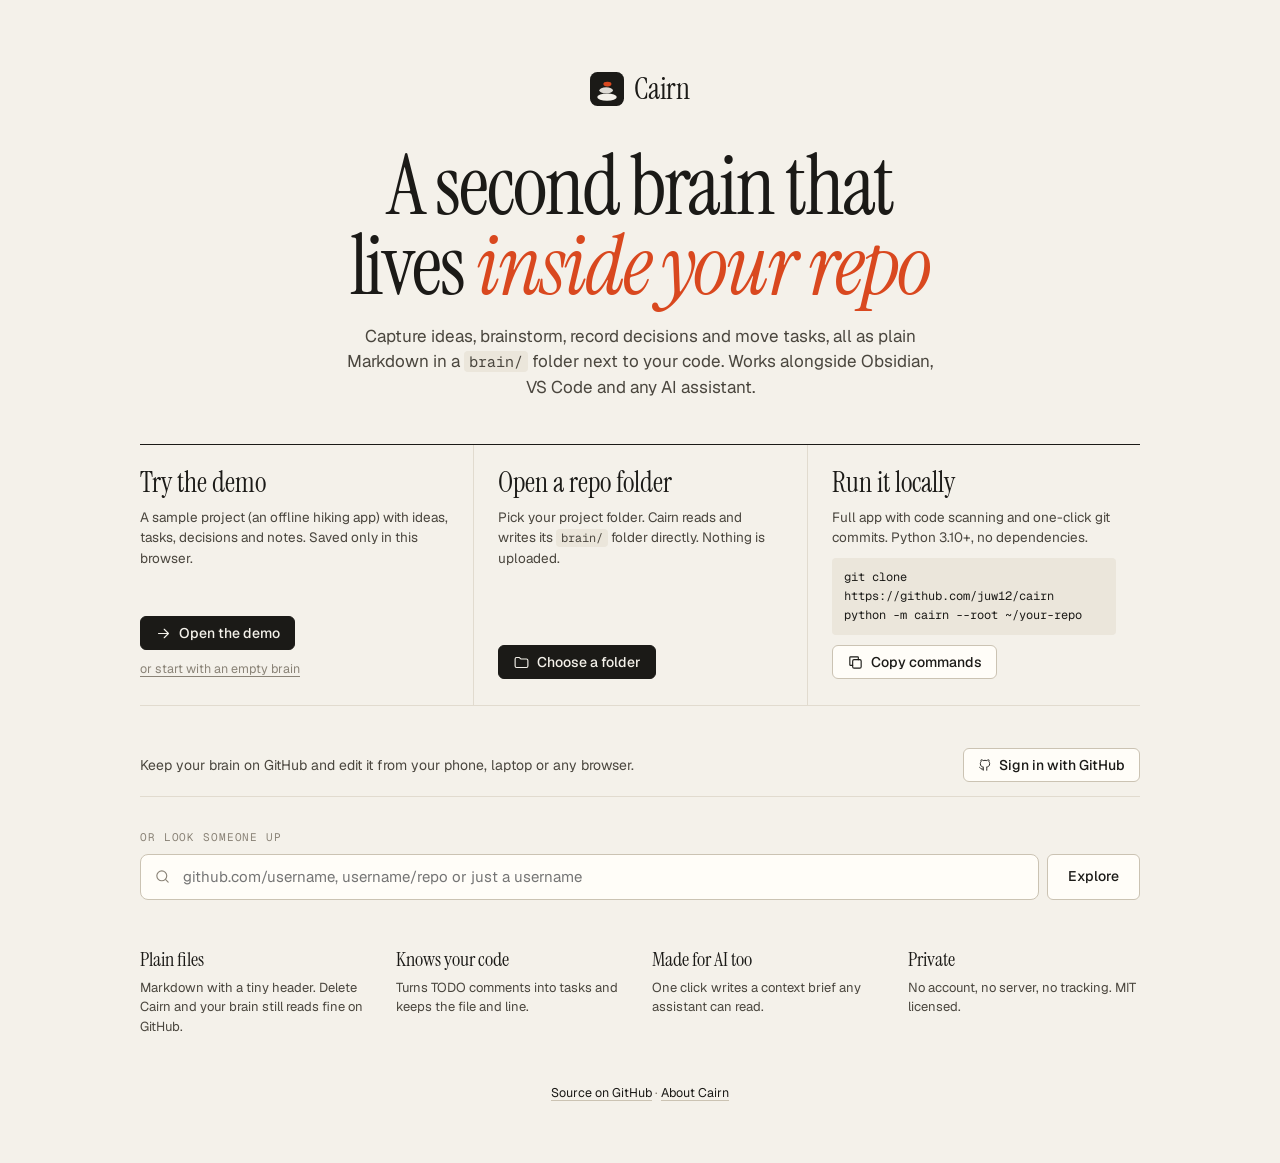
==== commit f16643e5: "Sign in with GitHub and edit your brain from any device - docs/auth.js: token sign-in (per tab unles" ====
--- a/docs/index.html
+++ b/docs/index.html
@@ -5,7 +5,9 @@
 <meta name="viewport" content="width=device-width, initial-scale=1, viewport-fit=cover">
 <title>Cairn · a second brain that lives inside your repo</title>
 <meta name="description" content="Capture, brainstorm, decide and ship, stored as plain Markdown next to your code. Works with Obsidian, VS Code and any AI assistant.">
-<meta name="theme-color" content="#1b1a17">
+<!-- Set content to your deployed worker URL (see worker/README.md) to enable "Continue with GitHub". -->
+    <meta name="cairn-auth" content="">
+    <meta name="theme-color" content="#1b1a17">
 <meta property="og:title" content="Cairn: a second brain that lives inside your repo">
 <meta property="og:description" content="Capture, brainstorm, decide and ship, stored as plain Markdown next to your code.">
 <meta property="og:image" content="https://juw12.github.io/cairn/media/banner.jpg">
--- a/docs/styles.css
+++ b/docs/styles.css
@@ -562,3 +562,57 @@
 @media (prefers-reduced-motion: reduce) {
   *, *::before, *::after { animation: none !important; transition: none !important; }
 }
+
+/* ------------------------------------------------------------ sign in, account, your brains */
+
+.account-row { display: flex; align-items: center; gap: 8px; padding: 6px 4px 10px; margin-bottom: 6px; border-bottom: 1px solid var(--line); }
+.account-row img { width: 22px; height: 22px; border-radius: 50%; background: var(--sunken); }
+.account-row .who { flex: 1; min-width: 0; overflow: hidden; text-overflow: ellipsis; white-space: nowrap; font-family: var(--mono); font-size: 12px; color: var(--ink-2); }
+.account-signin { width: 100%; justify-content: center; margin-bottom: 8px; }
+
+.modal.signin { width: min(500px, 100%); }
+.modal .signin-facts { margin: 14px 0 18px; padding: 0; max-height: none; overflow: visible; list-style: none; border-top: 1px solid var(--line); font-family: var(--font); }
+.modal .signin-facts li { padding: 8px 0; border-bottom: 1px solid var(--line); font-size: 13px; color: var(--ink-2); }
+.signin-facts strong { color: var(--ink); font-weight: 600; }
+.btn.wide { width: 100%; justify-content: center; }
+.or { display: flex; align-items: center; gap: 10px; margin: 18px 0 12px; font-family: var(--mono); font-size: 11px; letter-spacing: .08em; text-transform: uppercase; color: var(--muted); }
+.or::before, .or::after { content: ""; flex: 1; border-top: 1px solid var(--line); }
+.device-step { margin-top: 14px; padding: 16px; background: var(--surface-2); border: 1px solid var(--line); border-radius: 8px; text-align: center; }
+.device-step p { margin: 0 0 8px; font-size: 13px; }
+.device-code { margin: 4px 0 14px; font-family: var(--mono); font-size: 30px; letter-spacing: .14em; color: var(--ink); user-select: all; }
+.device-step .waiting { margin-top: 10px; }
+.token-form label:not(.check) { display: block; margin-bottom: 6px; font-family: var(--mono); font-size: 11px; letter-spacing: .08em; text-transform: uppercase; color: var(--muted); }
+.token-form .input { width: 100%; font-family: var(--mono); }
+.hint { margin: 8px 0 0; font-size: 12.5px; line-height: 1.5; color: var(--muted); }
+.hint a { color: var(--ink-2); }
+.check { display: flex; align-items: center; gap: 8px; margin-top: 14px; font-size: 13.5px; color: var(--ink); cursor: pointer; }
+.check input { width: 16px; height: 16px; accent-color: var(--ink); }
+.form-error { margin: 12px 0 0; padding: 8px 12px; border-left: 2px solid var(--danger); background: var(--danger-soft); color: var(--danger); font-size: 13px; }
+
+.held-card { margin-bottom: 18px; padding: 12px 14px; border-left: 2px solid var(--accent); background: var(--accent-soft); font-size: 13.5px; color: var(--ink-2); }
+.held-card p { margin: 0 0 8px; }
+.held-card strong { color: var(--ink); }
+.held-card summary { cursor: pointer; font-size: 12.5px; color: var(--ink-2); }
+.held-card pre { max-height: 200px; overflow: auto; margin: 8px 0 0; padding: 10px; background: var(--surface); border: 1px solid var(--line); border-radius: 6px; font-family: var(--mono); font-size: 12px; white-space: pre-wrap; }
+.held-actions { display: flex; flex-wrap: wrap; gap: 6px; margin-top: 10px; }
+
+.signin-cta { display: flex; align-items: center; justify-content: space-between; gap: 16px; margin: 0 0 28px; padding: 16px 20px; background: var(--surface); border: 1px solid var(--line); border-radius: 8px; }
+.signin-cta h3 { margin: 0 0 2px; font-family: var(--display); font-weight: 400; font-size: 22px; }
+.signin-cta p { margin: 0; font-size: 13.5px; color: var(--ink-2); }
+.my-brains { margin-bottom: 8px; }
+.my-brains .section-title { margin-top: 0; }
+.create-brain { display: flex; align-items: center; gap: 8px; margin-top: 14px; }
+.create-brain label { font-family: var(--mono); font-size: 11px; letter-spacing: .08em; text-transform: uppercase; color: var(--muted); margin-right: 6px; }
+.create-brain .prefix { font-family: var(--mono); font-size: 13px; color: var(--muted); }
+.create-brain .input { width: 180px; font-family: var(--mono); }
+
+.welcome-account { display: flex; align-items: center; flex-wrap: wrap; gap: 10px; margin-top: 28px; padding: 14px 0; border-bottom: 1px solid var(--line); font-size: 14px; color: var(--ink-2); }
+.welcome-account img { width: 28px; height: 28px; border-radius: 50%; background: var(--sunken); }
+.welcome-account > span { flex: 1; min-width: 200px; }
+
+@media (max-width: 700px) {
+  .signin-cta { flex-direction: column; align-items: flex-start; }
+  .create-brain { flex-wrap: wrap; }
+  .create-brain .input { flex: 1; width: auto; min-width: 0; }
+  .create-brain label { width: 100%; }
+}
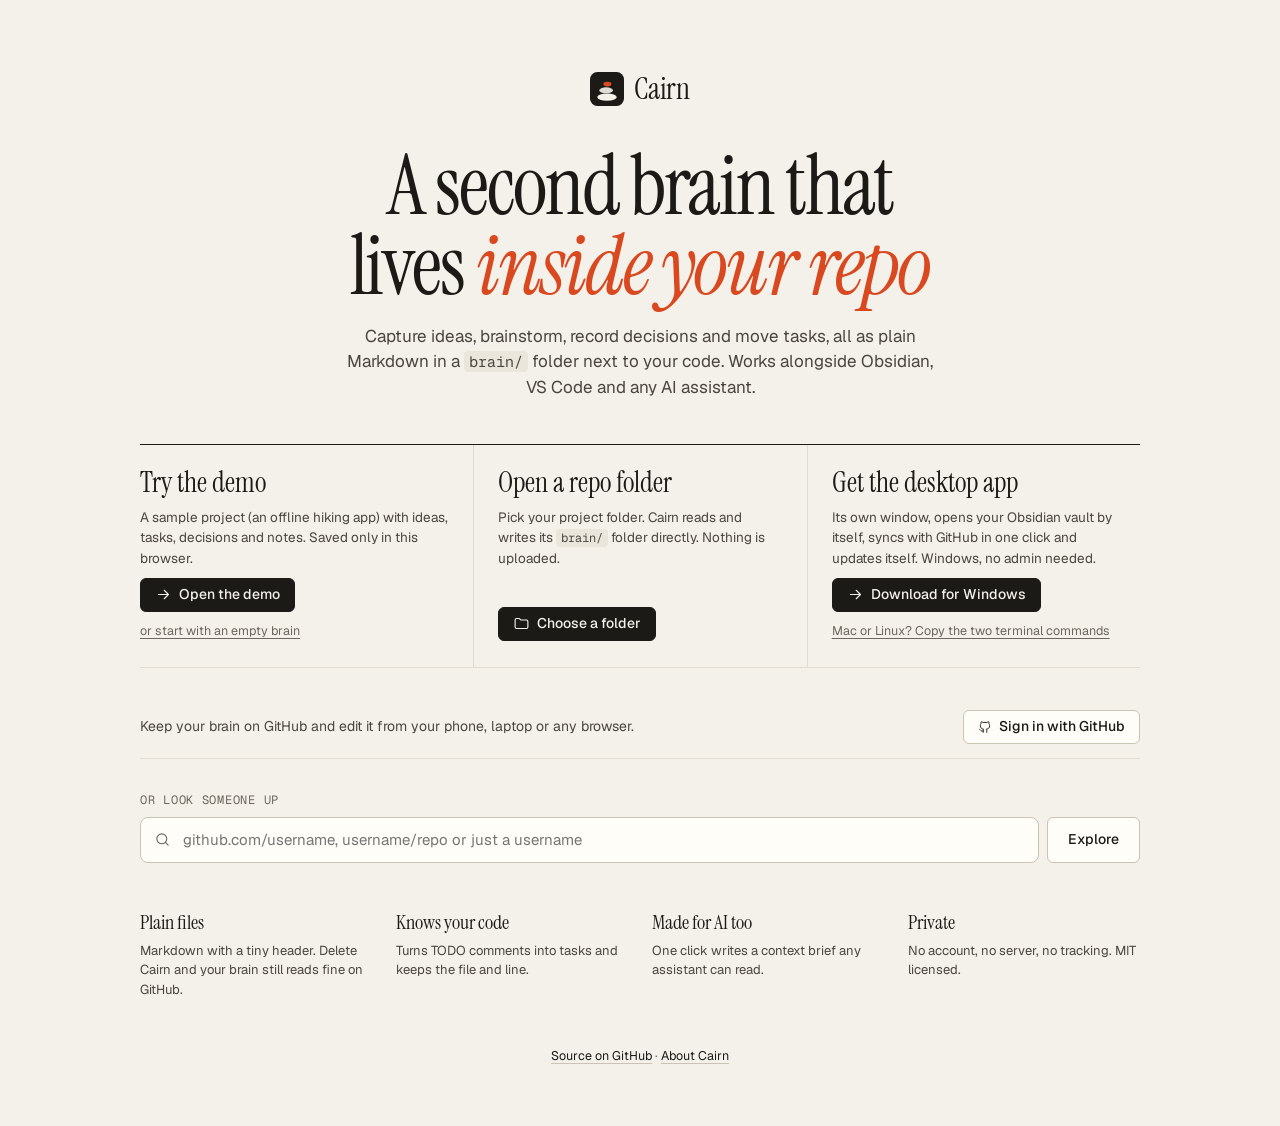
==== commit d4b7a3da: "Build 86: Settings links to the public brain's web page; the app names its address for search engine" ====
--- a/docs/index.html
+++ b/docs/index.html
@@ -6,11 +6,17 @@
 <title>Cairn · a second brain that lives inside your repo</title>
 <meta name="description" content="Capture, brainstorm, decide and ship, stored as plain Markdown next to your code. Works with Obsidian, VS Code and any AI assistant.">
 <!-- Set content to your deployed worker URL (see worker/README.md) to enable "Continue with GitHub". -->
-    <meta name="cairn-auth" content="">
+    <meta name="cairn-auth" content="https://cairn-auth.juwenmondial.workers.dev">
     <meta name="theme-color" content="#1b1a17">
 <meta property="og:title" content="Cairn: a second brain that lives inside your repo">
 <meta property="og:description" content="Capture, brainstorm, decide and ship, stored as plain Markdown next to your code.">
 <meta property="og:image" content="https://juw12.github.io/cairn/media/banner.jpg">
+<meta property="og:url" content="https://juw12.github.io/cairn/">
+<meta property="og:type" content="website">
+<meta name="twitter:card" content="summary_large_image">
+<!-- One address for search engines, whatever follows the question mark (?demo=1, ?u=name, ?brain=owner/repo). -->
+<link rel="canonical" href="https://juw12.github.io/cairn/">
+<script type="application/ld+json">{"@context": "https://schema.org", "@type": "SoftwareApplication", "name": "Cairn", "description": "A second brain that lives inside your repo: capture ideas, brainstorm, record decisions and move tasks, all as plain Markdown next to your code.", "url": "https://juw12.github.io/cairn/", "image": "https://juw12.github.io/cairn/media/banner.jpg", "applicationCategory": "ProductivityApplication", "operatingSystem": "Windows, macOS, Linux, Android, iOS", "offers": {"@type": "Offer", "price": "0", "priceCurrency": "USD"}, "license": "https://opensource.org/licenses/MIT", "author": {"@type": "Person", "name": "Juwen Lie", "url": "https://github.com/juw12"}, "sameAs": ["https://github.com/juw12/cairn", "https://juw12.github.io/p/cairn/"]}</script>
 <link rel="manifest" href="manifest.webmanifest">
 <link rel="icon" href="icons/icon.svg" type="image/svg+xml">
 <link rel="apple-touch-icon" href="icons/apple-touch-icon.png">
@@ -27,6 +33,17 @@
 </script>
 </head>
 <body>
+<noscript>
+  <div style="max-width: 640px; margin: 15vh auto; padding: 0 20px; font: 16px/1.6 system-ui, sans-serif;">
+    <h1>Cairn: a second brain that lives inside your repo</h1>
+    <p>Capture ideas, brainstorm, record decisions and move tasks, all as plain Markdown next to your code.
+    Works with Obsidian, VS Code and any AI assistant.</p>
+    <p>The app needs JavaScript. You can read about it without:
+    <a href="https://juw12.github.io/p/cairn/">what Cairn does</a>,
+    <a href="https://github.com/juw12/cairn">the code and how to install it</a>,
+    <a href="https://juw12.github.io/brain/">a public brain made with it</a>.</p>
+  </div>
+</noscript>
 <div id="welcome" class="welcome" hidden></div>
 
 <div id="app" class="app" hidden>
--- a/docs/styles.css
+++ b/docs/styles.css
@@ -17,7 +17,7 @@
   --line-strong: #cbc3b3;
   --ink: #1b1a17;
   --ink-2: #4a463e;
-  --muted: #8a8377;
+  --muted: #6c665d;
   --accent: #d9481f;
   --accent-ink: #a8340f;
   --accent-soft: #f8e3d9;
@@ -27,12 +27,19 @@
   --idea-soft: #f4e8cf;
   --task: #2f5b8c;
   --task-soft: #dfe7f1;
-  --decision: #6a4c9c;
-  --decision-soft: #e9e2f3;
+  --decision: #56631c;
+  --decision-soft: #e8ead6;
   --note: #6b6a63;
   --note-soft: #e9e6de;
   --journal: #2e7566;
   --journal-soft: #dcece6;
+  --idea-ink: #855810;
+  --note-ink: #5b5a54;
+  --journal-ink: #276357;
+  --session: #24748a;
+  --session-soft: #dcebef;
+  --feedback: #465769;
+  --feedback-soft: #e0e6ec;
   --shadow-sm: 0 1px 0 rgba(27, 26, 23, 0.04);
   --shadow: 0 1px 2px rgba(27, 26, 23, 0.06), 0 8px 24px -12px rgba(27, 26, 23, 0.16);
   --shadow-lg: 0 30px 70px -20px rgba(27, 26, 23, 0.35);
@@ -54,7 +61,7 @@
   --line-strong: #403d37;
   --ink: #efebe3;
   --ink-2: #c8c2b6;
-  --muted: #8e877b;
+  --muted: #968f83;
   --accent: #f0764d;
   --accent-ink: #ff9a76;
   --accent-soft: #3a2118;
@@ -64,12 +71,19 @@
   --idea-soft: #33281a;
   --task: #86aee0;
   --task-soft: #1d2836;
-  --decision: #b59ae6;
-  --decision-soft: #2a2238;
+  --decision: #bcc777;
+  --decision-soft: #262a17;
   --note: #b0aca2;
   --note-soft: #282723;
   --journal: #6fc2ad;
   --journal-soft: #18302a;
+  --idea-ink: var(--idea);
+  --note-ink: var(--note);
+  --journal-ink: var(--journal);
+  --session: #6cc4d8;
+  --session-soft: #16292e;
+  --feedback: #a3b6ca;
+  --feedback-soft: #1d252e;
   --shadow-sm: 0 1px 0 rgba(0, 0, 0, 0.3);
   --shadow: 0 1px 2px rgba(0, 0, 0, 0.35), 0 10px 26px -12px rgba(0, 0, 0, 0.6);
   --shadow-lg: 0 30px 70px -20px rgba(0, 0, 0, 0.8);
@@ -97,7 +111,7 @@
 [hidden] { display: none !important; }
 ::selection { background: var(--accent-soft); }
 :focus-visible { outline: 2px solid var(--accent); outline-offset: 2px; border-radius: 4px; }
-code { font-family: var(--mono); font-size: .88em; padding: 1px 5px; border-radius: 4px; background: var(--sunken); }
+code { font-family: var(--mono); font-size: max(12px, .88em); padding: 1px 5px; border-radius: 4px; background: var(--sunken); }
 .icon { width: 17px; height: 17px; flex: none; fill: none; stroke: currentColor; stroke-width: 1.6; stroke-linecap: round; stroke-linejoin: round; }
 .icon.sm { width: 14px; height: 14px; }
 .muted { color: var(--muted); }
@@ -127,7 +141,7 @@
 .project-chip strong { font-size: 13.5px; font-weight: 600; max-width: 100%; overflow: hidden; text-overflow: ellipsis; white-space: nowrap; }
 .project-chip span { font-size: 12px; color: var(--muted); }
 .nav { display: flex; flex-direction: column; gap: 1px; }
-.nav-label { margin: 16px 10px 6px; font-family: var(--mono); font-size: 10.5px; font-weight: 500; letter-spacing: .08em; text-transform: uppercase; color: var(--muted); }
+.nav-label { margin: 16px 10px 6px; font-family: var(--mono); font-size: 12px; font-weight: 500; letter-spacing: .06em; text-transform: uppercase; color: var(--muted); }
 .nav button {
   position: relative; display: flex; align-items: center; gap: 10px; width: 100%;
   padding: 6px 10px; border: 0; border-radius: 5px; background: transparent;
@@ -138,12 +152,13 @@
 .nav button.active { color: var(--ink); font-weight: 600; background: var(--surface); box-shadow: inset 0 0 0 1px var(--line); }
 .nav button.active::before { content: ""; position: absolute; left: -14px; top: 7px; bottom: 7px; width: 3px; border-radius: 0 3px 3px 0; background: var(--accent); }
 .nav button.active .icon { color: var(--ink); }
-.nav .count { margin-left: auto; font-family: var(--mono); font-size: 11.5px; color: var(--muted); font-variant-numeric: tabular-nums; }
+.nav .count { margin-left: auto; font-family: var(--mono); font-size: 12px; color: var(--muted); font-variant-numeric: tabular-nums; }
 .sidebar-foot { margin-top: auto; display: flex; flex-direction: column; gap: 8px; padding-top: 14px; }
 .git-card { padding: 10px 10px 12px; border-top: 1px solid var(--line); font-size: 12.5px; }
 .git-card .row { display: flex; align-items: center; justify-content: space-between; gap: 8px; }
 .git-card .branch { display: flex; align-items: center; gap: 6px; color: var(--muted); font-family: var(--mono); font-size: 12px; }
 .foot-row { display: flex; gap: 4px; }
+.foot-versions { align-self: flex-start; margin-top: -4px; color: var(--muted); }
 
 .main { min-width: 0; display: flex; flex-direction: column; }
 .topbar {
@@ -168,11 +183,26 @@
 .capture .hint { position: absolute; right: 12px; display: flex; gap: 6px; align-items: center; font-size: 12px; color: var(--muted); pointer-events: none; }
 .capture-type { position: absolute; right: 10px; pointer-events: none; }
 kbd {
-  font-family: var(--mono); font-size: 10.5px; font-weight: 500;
+  font-family: var(--mono); font-size: 12px; font-weight: 500;
   padding: 1px 5px; border: 1px solid var(--line-strong); border-bottom-width: 2px; border-radius: 4px;
   background: var(--surface); color: var(--ink-2);
 }
 .view { padding: 40px 40px 80px; max-width: 1240px; width: 100%; }
+
+/* Pages that share one sidebar entry: a row of tabs above the page title (same look as .segmented).
+   --hub-tabs is how far the strip pushes the page down, so full-height pages (map, canvas) stay on screen. */
+.view.has-hub-tabs { padding-top: 22px; --hub-tabs: 44px; }
+.hub-tabs { display: flex; width: fit-content; max-width: 100%; gap: 4px; margin: 0 0 26px; border-bottom: 1px solid var(--line); overflow-x: auto; scrollbar-width: none; }
+.hub-tabs::-webkit-scrollbar { display: none; }
+.hub-tab { flex: none; display: inline-flex; align-items: center; gap: 7px; height: 36px; padding: 0 12px; margin-bottom: -1px; border: 0; border-bottom: 2px solid transparent; border-radius: 0; background: transparent; color: var(--muted); font-size: 13.5px; font-weight: 500; white-space: nowrap; }
+.hub-tab:hover { color: var(--ink); }
+.hub-tab.active { color: var(--ink); font-weight: 600; border-bottom-color: var(--accent); }
+.hub-tab:focus-visible { outline-offset: -2px; border-radius: 4px 4px 0 0; }
+.hub-tab .count { font-family: var(--mono); font-size: 12px; font-weight: 400; color: var(--muted); font-variant-numeric: tabular-nums; }
+@media (max-width: 900px) {
+  .view.has-hub-tabs { padding-top: 12px; }
+  .hub-tabs { margin-bottom: 20px; }
+}
 
 /* ------------------------------------------------------------ controls */
 
@@ -211,9 +241,9 @@
 .page-head { display: flex; align-items: flex-end; justify-content: space-between; gap: 20px; margin-bottom: 28px; padding-bottom: 20px; border-bottom: 1px solid var(--line); flex-wrap: wrap; }
 .page-head h1 { margin: 0; font-family: var(--display); font-weight: 400; font-size: 44px; line-height: 1; letter-spacing: -0.015em; }
 .page-head p { margin: 10px 0 0; color: var(--ink-2); max-width: 620px; font-size: 14.5px; text-wrap: pretty; }
-.eyebrow { margin: 0 0 10px !important; font-family: var(--mono); font-size: 11px !important; font-weight: 500; letter-spacing: .08em; text-transform: uppercase; color: var(--accent) !important; }
+.eyebrow { margin: 0 0 10px !important; font-family: var(--mono); font-size: 12px !important; font-weight: 500; letter-spacing: .06em; text-transform: uppercase; color: var(--accent-ink) !important; }
 .actions { display: flex; gap: 8px; flex-wrap: wrap; }
-.section-title { margin: 36px 0 12px; font-family: var(--mono); font-size: 11px; font-weight: 500; letter-spacing: .08em; text-transform: uppercase; color: var(--muted); }
+.section-title { margin: 36px 0 12px; font-family: var(--mono); font-size: 12px; font-weight: 500; letter-spacing: .06em; text-transform: uppercase; color: var(--muted); }
 
 /* ------------------------------------------------------------ today */
 
@@ -224,7 +254,7 @@
 .cairn-art { width: 168px; height: auto; }
 .cairn figcaption { text-align: center; font-size: 12.5px; color: var(--ink-2); }
 .cairn figcaption strong { font-family: var(--display); font-size: 22px; font-weight: 400; margin-right: 4px; color: var(--ink); }
-.cairn figcaption span { display: block; color: var(--muted); font-size: 11.5px; }
+.cairn figcaption span { display: block; color: var(--muted); font-size: 12px; }
 
 .figures { display: grid; grid-template-columns: repeat(4, minmax(0, 1fr)); border-bottom: 1px solid var(--line); margin-bottom: 8px; }
 .figure { display: flex; flex-direction: column; align-items: flex-start; gap: 2px; padding: 18px 20px 18px 0; border: 0; background: none; text-align: left; }
@@ -241,7 +271,7 @@
 .row-item { display: flex; align-items: center; gap: 10px; width: 100%; padding: 9px 0; border: 0; border-bottom: 1px solid var(--line); background: transparent; text-align: left; }
 .row-item:hover .title { text-decoration: underline; text-decoration-color: var(--accent); text-underline-offset: 3px; }
 .row-item .title { flex: 1; min-width: 0; overflow: hidden; text-overflow: ellipsis; white-space: nowrap; font-weight: 500; }
-.row-item .meta { font-family: var(--mono); font-size: 11.5px; color: var(--muted); white-space: nowrap; }
+.row-item .meta { font-family: var(--mono); font-size: 12px; color: var(--muted); white-space: nowrap; }
 .empty { padding: 12px 0; margin: 0; color: var(--muted); font-size: 13px; }
 .empty-state { padding: 56px 20px; text-align: center; color: var(--muted); }
 .empty-state h3 { margin: 12px 0 4px; color: var(--ink); font-family: var(--display); font-weight: 400; font-size: 24px; }
@@ -252,17 +282,27 @@
 .t-decision { --t: var(--decision); --t-soft: var(--decision-soft); }
 .t-note { --t: var(--note); --t-soft: var(--note-soft); }
 .t-journal { --t: var(--journal); --t-soft: var(--journal-soft); }
+.t-session { --t: var(--session); --t-soft: var(--session-soft); }
+.t-feedback { --t: var(--feedback); --t-soft: var(--feedback-soft); }
 .dot[class*="t-"] { background: var(--t); }
-.pill { display: inline-flex; align-items: center; gap: 5px; height: 20px; padding: 0 7px; border-radius: 4px; font-size: 11.5px; font-weight: 550; white-space: nowrap; background: var(--t-soft, var(--sunken)); color: var(--t, var(--ink-2)); }
-.tag { display: inline-flex; align-items: center; height: 19px; padding: 0 6px; border-radius: 4px; font-family: var(--mono); font-size: 11px; color: var(--ink-2); background: var(--sunken); border: 0; white-space: nowrap; }
+.pill { display: inline-flex; align-items: center; gap: 5px; height: 20px; padding: 0 7px; border-radius: 4px; font-size: 12px; font-weight: 550; white-space: nowrap; background: var(--t-soft, var(--sunken)); color: var(--t-ink, var(--t, var(--ink-2))); }
+.tag { display: inline-flex; align-items: center; height: 19px; padding: 0 6px; border-radius: 4px; font-family: var(--mono); font-size: 12px; color: var(--ink-2); background: var(--sunken); border: 0; white-space: nowrap; }
+/* Counts inside a tag keep the tag's own ink: --muted on a tinted chip fell under 4.5:1. */
+.tag .muted { color: inherit; opacity: 1; font-weight: 600; }
 button.tag:hover, .tag.on { background: var(--ink); color: var(--bg); }
 .tags { display: flex; flex-wrap: wrap; gap: 4px; }
-.status-todo { --t: var(--note); --t-soft: var(--note-soft); }
+.status-todo { --t: var(--note); --t-soft: var(--note-soft); --t-ink: var(--note-ink); }
 .status-doing, .status-exploring { --t: var(--task); --t-soft: var(--task-soft); }
-.status-done, .status-accepted, .status-ready { --t: var(--journal); --t-soft: var(--journal-soft); }
-.status-raw { --t: var(--idea); --t-soft: var(--idea-soft); }
+.status-done, .status-accepted, .status-ready { --t: var(--journal); --t-soft: var(--journal-soft); --t-ink: var(--journal-ink); }
+.status-raw { --t: var(--idea); --t-soft: var(--idea-soft); --t-ink: var(--idea-ink); }
 .status-proposed { --t: var(--decision); --t-soft: var(--decision-soft); }
 .status-parked, .status-superseded { --t: var(--muted); --t-soft: var(--sunken); }
+.status-live { --t: var(--accent-ink); --t-soft: var(--accent-soft); }
+.status-shipped, .status-addressed { --t: var(--journal); --t-soft: var(--journal-soft); --t-ink: var(--journal-ink); }
+.status-partial { --t: var(--idea); --t-soft: var(--idea-soft); --t-ink: var(--idea-ink); }
+.status-new { --t: var(--feedback); --t-soft: var(--feedback-soft); }
+.status-planned { --t: var(--task); --t-soft: var(--task-soft); }
+.status-dropped, .status-wontfix { --t: var(--muted); --t-soft: var(--sunken); }
 
 /* guide */
 .guide { position: relative; display: grid; grid-template-columns: 220px minmax(0, 1fr); gap: 24px; padding: 20px 0; border-bottom: 1px solid var(--line); }
@@ -270,7 +310,7 @@
 .guide-intro p { margin: 0; color: var(--ink-2); font-size: 13px; }
 .guide-steps { list-style: none; margin: 0; padding: 0; display: grid; grid-template-columns: repeat(3, minmax(0, 1fr)); gap: 20px; }
 .guide-step { display: flex; gap: 10px; }
-.guide-step .num { flex: none; width: 22px; height: 22px; border-radius: 50%; display: grid; place-items: center; font-family: var(--mono); font-size: 11px; border: 1px solid var(--line-strong); color: var(--ink-2); }
+.guide-step .num { flex: none; width: 22px; height: 22px; border-radius: 50%; display: grid; place-items: center; font-family: var(--mono); font-size: 12px; border: 1px solid var(--line-strong); color: var(--ink-2); }
 .guide-step.done .num { background: var(--ink); border-color: var(--ink); color: var(--bg); }
 .guide-step.done strong { text-decoration: line-through; text-decoration-color: var(--accent); color: var(--muted); }
 .guide-step strong { display: block; font-size: 13px; font-weight: 600; }
@@ -279,12 +319,12 @@
 
 /* ------------------------------------------------------------ boards */
 
-.board { display: grid; grid-auto-flow: column; grid-auto-columns: minmax(240px, 1fr); gap: 20px; align-items: start; }
+.board { display: grid; grid-auto-flow: column; grid-auto-columns: minmax(196px, 1fr); gap: 20px; align-items: start; }
 .column { display: flex; flex-direction: column; gap: 8px; min-height: 240px; padding: 0 0 10px; border-radius: 0; transition: background .12s; }
 .column.drop { background: color-mix(in srgb, var(--accent-soft) 60%, transparent); outline: 1px dashed var(--accent); outline-offset: 6px; border-radius: 4px; }
 .column-head { display: flex; align-items: center; gap: 8px; padding: 0 0 8px; border-bottom: 1px solid var(--ink); }
 .column-head h2 { margin: 0; font-size: 13px; font-weight: 600; }
-.column-head .count { font-family: var(--mono); font-size: 11.5px; color: var(--muted); }
+.column-head .count { font-family: var(--mono); font-size: 12px; color: var(--muted); }
 .column-hint { margin: 2px 0 2px; font-size: 12px; color: var(--muted); font-style: italic; font-family: var(--display); font-size: 15px; }
 .quick-add input { width: 100%; height: 32px; padding: 0 2px; border: 0; border-bottom: 1px dashed var(--line-strong); background: transparent; outline: none; }
 .quick-add input:focus { border-bottom: 1px solid var(--ink); }
@@ -300,12 +340,12 @@
 .item-card[draggable="false"] { cursor: pointer; }
 .item-card:hover { border-color: var(--line-strong); box-shadow: var(--shadow); }
 .item-card.dragging { opacity: .5; transform: rotate(-1deg) scale(.98); }
-.item-card .title { font-weight: 560; line-height: 1.35; }
+.item-card .title { font-weight: 560; line-height: 1.35; overflow-wrap: anywhere; }
 .item-card .snippet { font-size: 12.5px; color: var(--muted); display: -webkit-box; -webkit-line-clamp: 2; -webkit-box-orient: vertical; overflow: hidden; }
-.item-card .foot { display: flex; align-items: center; gap: 8px; flex-wrap: wrap; font-size: 11.5px; color: var(--muted); font-family: var(--mono); }
+.item-card .foot { display: flex; align-items: center; gap: 8px; flex-wrap: wrap; font-size: 12px; color: var(--muted); font-family: var(--mono); }
 .item-card .foot .grow { flex: 1; }
 .item-card .foot span.metric { display: inline-flex; align-items: center; gap: 4px; }
-.source-chip { display: inline-flex; align-items: center; gap: 4px; font-family: var(--mono); font-size: 11px; color: var(--ink-2); background: var(--sunken); padding: 1px 6px; border-radius: 4px; }
+.source-chip { display: inline-flex; align-items: center; gap: 4px; font-family: var(--mono); font-size: 12px; color: var(--ink-2); background: var(--sunken); padding: 1px 6px; border-radius: 4px; }
 .move-select { display: none; }
 .progress { height: 3px; border-radius: 3px; background: var(--sunken); overflow: hidden; }
 .progress i { display: block; height: 100%; background: var(--ink); border-radius: 3px; }
@@ -326,7 +366,7 @@
 .list-row .main-col { min-width: 0; }
 .list-row .title { font-weight: 560; overflow: hidden; text-overflow: ellipsis; white-space: nowrap; }
 .list-row .snippet { font-size: 12.5px; color: var(--muted); overflow: hidden; text-overflow: ellipsis; white-space: nowrap; }
-.list-row .when { font-family: var(--mono); font-size: 11.5px; color: var(--muted); white-space: nowrap; }
+.list-row .when { font-family: var(--mono); font-size: 12px; color: var(--muted); white-space: nowrap; }
 .type-icon { display: grid; place-items: center; width: 22px; height: 22px; border-radius: 5px; background: var(--t-soft); color: var(--t); }
 .type-icon .icon { width: 13px; height: 13px; }
 .group-title { display: flex; align-items: center; gap: 8px; margin: 30px 0 8px; }
@@ -337,7 +377,7 @@
 .file-group { margin-bottom: 22px; }
 .file-head { display: flex; align-items: center; gap: 8px; padding: 0 0 8px; border-bottom: 1px solid var(--ink); font-family: var(--mono); font-size: 12px; color: var(--ink-2); }
 .todo-row { display: grid; grid-template-columns: 70px minmax(0, 1fr) 70px auto; gap: 14px; align-items: center; padding: 10px 0; border-bottom: 1px solid var(--line); }
-.todo-row .line { font-family: var(--mono); font-size: 11.5px; color: var(--muted); }
+.todo-row .line { font-family: var(--mono); font-size: 12px; color: var(--muted); }
 .tag-TODO { --t: var(--task); --t-soft: var(--task-soft); }
 .tag-FIXME { --t: var(--danger); --t-soft: var(--danger-soft); }
 .tag-HACK, .tag-XXX { --t: var(--idea); --t-soft: var(--idea-soft); }
@@ -349,26 +389,160 @@
 .pre-box { margin: 0; padding: 18px 2px; max-height: 560px; overflow: auto; font-family: var(--mono); font-size: 12.5px; line-height: 1.7; white-space: pre-wrap; word-break: break-word; border-top: 1px solid var(--ink); }
 
 /* map */
-.map-wrap { position: relative; height: calc(100vh - 240px); min-height: 420px; overflow: hidden; background: var(--surface); border: 1px solid var(--line); border-radius: 8px;
-  background-image: radial-gradient(color-mix(in srgb, var(--line-strong) 55%, transparent) 1px, transparent 1px); background-size: 22px 22px; }
-.map-wrap svg { width: 100%; height: 100%; display: block; cursor: grab; touch-action: none; }
+.map-layout { display: grid; grid-template-columns: minmax(0, 1fr) 300px; gap: 18px; align-items: start; }
+.map-wrap { position: relative; height: calc(100vh - 240px - var(--hub-tabs, 0px)); min-height: 460px; overflow: hidden; background: var(--surface); border: 1px solid var(--line); border-radius: 8px;
+  background-image: radial-gradient(color-mix(in srgb, var(--line) 70%, transparent) 1px, transparent 1px); background-size: 22px 22px; }
+.map-wrap svg { width: 100%; height: 100%; display: block; cursor: grab; touch-action: none; user-select: none; }
+.map-wrap svg:focus { outline: none; }
 .map-wrap svg.panning { cursor: grabbing; }
-.map-legend { position: absolute; left: 14px; bottom: 12px; display: flex; gap: 14px; flex-wrap: wrap; padding: 6px 10px; font-size: 12px; color: var(--muted); background: var(--surface); border: 1px solid var(--line); border-radius: 6px; }
-.map-legend span { display: inline-flex; align-items: center; gap: 6px; }
-.map-node { cursor: pointer; }
-.map-node circle { stroke: var(--surface); stroke-width: 2.5; }
-.map-node text { font-size: 11.5px; font-family: var(--font); fill: var(--ink-2); paint-order: stroke; stroke: var(--surface); stroke-width: 4px; stroke-linejoin: round; pointer-events: none; }
-.map-node:hover circle { stroke: var(--ink); }
-.map-edge { stroke: var(--line-strong); stroke-width: 1.2; }
-.map-wrap.focus .map-node:not(.lit) { opacity: .22; }
-.map-wrap.focus .map-edge:not(.lit) { opacity: .12; }
-.map-edge.lit { stroke: var(--accent); stroke-width: 1.8; }
+.map-wrap canvas { width: 100%; height: 100%; display: block; cursor: grab; touch-action: none; user-select: none; -webkit-user-select: none; }
+.map-wrap canvas:focus { outline: none; }
+.map-wrap canvas:focus-visible { box-shadow: inset 0 0 0 2px var(--accent); }
+.map-wrap canvas.dragging { cursor: grabbing; }
+.map-zoom { align-items: center; }
+.map-zoom .map-mode { margin-right: 4px; }
+.map-zoom .map-mode .seg { height: 26px; min-width: 34px; font-weight: 600; letter-spacing: .02em; }
+.map-zoom .btn[aria-pressed="true"] { color: var(--accent); background: var(--accent-soft); }
+.map-hint { position: absolute; left: 50%; top: 14px; transform: translateX(-50%); padding: 6px 12px; font-size: 12.5px; color: var(--ink-2); background: color-mix(in srgb, var(--surface) 92%, transparent); border: 1px solid var(--line); border-radius: 999px; box-shadow: var(--shadow-sm); pointer-events: none; white-space: nowrap; transition: opacity .35s; }
+.map-hint.gone { opacity: 0; }
+.map-wrap.is-3d .map-chip ~ .map-hint, .map-card:not([hidden]) ~ .map-hint { top: auto; bottom: 56px; }
+.map-legend { position: absolute; left: 12px; bottom: 12px; right: 240px; display: flex; gap: 6px 14px; flex-wrap: wrap; width: max-content; max-width: calc(100% - 252px); padding: 6px 10px; font-size: 12px; color: var(--muted); background: color-mix(in srgb, var(--surface) 92%, transparent); border: 1px solid var(--line); border-radius: 6px; pointer-events: none; }
+.map-legend span { display: inline-flex; align-items: center; gap: 6px; min-width: 0; }
+.map-zoom { position: absolute; right: 12px; bottom: 12px; display: flex; gap: 2px; padding: 3px; background: var(--surface); border: 1px solid var(--line); border-radius: 7px; }
+.map-chip { position: absolute; top: 12px; right: 12px; display: flex; align-items: center; gap: 10px; flex-wrap: wrap; max-width: calc(100% - 24px); padding: 6px 10px; font-size: 12.5px; color: var(--ink-2); background: var(--surface); border: 1px solid var(--line); border-radius: 7px; box-shadow: var(--shadow-sm); }
+.map-chip strong { color: var(--ink); font-weight: 600; }
+.segs { display: inline-flex; border: 1px solid var(--line); border-radius: 5px; overflow: hidden; }
+.segs .seg { height: 24px; min-width: 26px; border: 0; background: transparent; color: var(--muted); font: inherit; font-size: 12px; cursor: pointer; }
+.segs .seg + .seg { border-left: 1px solid var(--line); }
+.segs .seg.on { background: var(--ink); color: var(--bg); }
+.link-btn { padding: 0; border: 0; background: none; color: var(--accent-ink); font: inherit; font-size: inherit; text-decoration: underline; text-underline-offset: 3px; cursor: pointer; }
+.row-link { padding: 0; border: 0; background: none; color: var(--ink); font: inherit; font-weight: 560; text-align: left; cursor: pointer; overflow-wrap: anywhere; }
+.row-link:hover { text-decoration: underline; text-decoration-color: var(--accent); text-underline-offset: 3px; }
+.map-card { position: absolute; top: 12px; left: 12px; width: min(320px, calc(100% - 24px)); padding: 12px 14px; background: var(--surface); border: 1px solid var(--line-strong); border-radius: 8px; box-shadow: var(--shadow); font-size: 13px; }
+.map-card[hidden] { display: none; }
+.map-card-head { display: flex; align-items: center; gap: 8px; }
+.map-card-head strong { flex: 1; min-width: 0; font-size: 14px; overflow-wrap: anywhere; }
+.map-card p { margin: 6px 0 0; }
+.map-card .small, .map-side .small { font-size: 12px; }
+.map-card .muted.small { font-family: var(--mono); font-size: 12px; overflow-wrap: anywhere; }
+.map-card-actions { display: flex; flex-wrap: wrap; gap: 6px; margin-top: 10px; }
+.map-node, .map-dot { cursor: pointer; outline: none; }
+.map-dot circle, .map-dot rect { stroke: var(--surface); stroke-width: 2px; vector-effect: non-scaling-stroke; transition: opacity .15s; }
+.map-ghost circle { fill: var(--surface); stroke: var(--muted); stroke-dasharray: 3 2; }
+.map-file rect { fill: var(--sunken); stroke: var(--muted); }
+.map-dot text { font-family: var(--font); fill: var(--ink-2); paint-order: stroke; stroke: var(--surface); stroke-width: 3.5px; stroke-linejoin: round; vector-effect: non-scaling-stroke; pointer-events: none; }
+.map-ghost text, .map-file text { fill: var(--muted); font-style: italic; }
+.map-dot:hover circle, .map-dot:hover rect { stroke: var(--ink); }
+.map-dot text.quiet { opacity: 0; }
+.map-dot:hover text.quiet, .map-dot:focus text.quiet, .map-dot:focus-visible text.quiet, .map-dot.selected text.quiet { opacity: 1; transition: opacity .12s; }
+.map-dot.selected circle, .map-dot:focus-visible circle { stroke: var(--accent); stroke-width: 3px; }
+.map-dot.selected text { fill: var(--ink); font-weight: 600; }
+.map-edge { stroke: var(--line-strong); stroke-width: 1.1px; vector-effect: non-scaling-stroke; }
+.map-edges.arrows .map-edge { marker-end: url(#map-arrow); }
+.map-edges.arrows .map-edge.both { marker-start: url(#map-arrow); }
+#map-arrow path { fill: var(--line-strong); }
+.map-edge-ghost, .map-edge-file { stroke-dasharray: 3 3; }
+.map-suggestion { stroke: var(--accent); stroke-width: 1.4px; stroke-dasharray: 5 4; vector-effect: non-scaling-stroke; opacity: .85; pointer-events: none; }
+.map-wrap.focus .map-dot:not(.lit) { opacity: .2; }
+.map-wrap.focus .map-edge:not(.lit) { opacity: .1; }
+.map-wrap.moving .map-dot:not(.lit):not(.selected) text { opacity: 0; }
+.map-edge.lit { stroke: var(--accent); stroke-width: 1.8px; }
+.map-wrap.pathing .map-dot:not(.on-path) { opacity: .18; }
+.map-wrap.pathing .map-edge:not(.on-path) { opacity: .08; }
+.map-edge.on-path { stroke: var(--accent); stroke-width: 3px; }
+.map-link-draft { stroke: var(--accent); stroke-width: 2px; stroke-dasharray: 6 4; vector-effect: non-scaling-stroke; pointer-events: none; }
+.map-wrap.linking svg { cursor: crosshair; }
+.map-dot.link-target circle { stroke: var(--accent); stroke-width: 4px; }
+.map-dot, .map-edge { transition: opacity .35s ease; }
+.map-dot.future, .map-edge.future { opacity: 0 !important; }
+/* A big map (hundreds of dots and up): the picture slides under a finger as one layer, nothing fades
+   (a fade repaints every dot on every frame), and dimming is done with fill and stroke opacity, which
+   needs no layer per dot. */
+.map-wrap.big svg { transform-origin: 0 0; will-change: transform; }
+.map-wrap.big .map-dot, .map-wrap.big .map-edge, .map-wrap.big .map-dot circle, .map-wrap.big .map-dot rect, .map-wrap.big .map-dot text { transition: none; }
+.map-wrap.big.focus .map-dot:not(.lit), .map-wrap.big.pathing .map-dot:not(.on-path) { opacity: 1; fill-opacity: .2; stroke-opacity: .2; }
+.map-wrap.big.focus .map-edge:not(.lit), .map-wrap.big.pathing .map-edge:not(.on-path) { opacity: 1; stroke-opacity: .1; }
+/* There, a hidden label is not painted at all (visibility), not just see-through: there are thousands. */
+.map-wrap.big .map-dot text.quiet, .map-wrap.big.moving .map-dot:not(.lit):not(.selected) text { visibility: hidden; }
+.map-wrap.big .map-dot:hover text.quiet, .map-wrap.big .map-dot:focus text.quiet, .map-wrap.big .map-dot.selected text.quiet { visibility: visible; }
+.map-growth { position: absolute; top: 12px; left: 50%; transform: translateX(-50%); padding: 6px 12px; font-size: 13px; font-variant-numeric: tabular-nums; color: var(--ink); background: var(--surface); border: 1px solid var(--line-strong); border-radius: 7px; box-shadow: var(--shadow-sm); pointer-events: none; }
+.map-growth[hidden] { display: none; }
+.map-tools-row { display: flex; flex-wrap: wrap; align-items: center; gap: 8px 12px; margin-top: 12px; }
+.map-tools-row kbd { font-family: var(--mono); font-size: 12px; padding: 0 4px; border: 1px solid var(--line); border-radius: 3px; }
+.map-dot.on-path circle { stroke: var(--accent); stroke-width: 3px; }
+.map-side { display: flex; flex-direction: column; gap: 0; max-height: calc(100vh - 240px - var(--hub-tabs, 0px)); min-height: 460px; overflow-y: auto; overscroll-behavior: contain; border: 1px solid var(--line); border-radius: 8px; background: var(--surface); }
+.map-section { padding: 14px 16px; border-bottom: 1px solid var(--line); min-width: 0; }
+.map-section:last-child { border-bottom: 0; }
+.map-section h3 { display: flex; align-items: center; gap: 8px; margin: 0 0 10px; font-family: var(--mono); font-size: 12px; font-weight: 500; letter-spacing: .06em; text-transform: uppercase; color: var(--muted); }
+.map-section h3 .count.zero { background: var(--sunken); color: var(--muted); }
+.map-section h3 .count { margin-left: auto; padding: 0 6px; border-radius: 9px; background: var(--accent-soft); color: var(--accent-ink); font-size: 12px; letter-spacing: 0; }
+.map-section .input, .map-section select.input { width: 100%; height: 32px; font-size: 13px; }
+.map-section .chips { display: flex; flex-wrap: wrap; gap: 6px; margin: 10px 0; }
+.chip { display: inline-flex; align-items: center; gap: 6px; height: 26px; padding: 0 9px; border: 1px solid var(--line); border-radius: 13px; background: transparent; color: var(--ink-2); font: inherit; font-size: 12px; cursor: pointer; }
+.chip:hover { border-color: var(--line-strong); }
+.chip.on { border-color: var(--ink); background: var(--ink); color: var(--bg); }
+.map-section .checks { display: grid; grid-template-columns: repeat(2, minmax(0, 1fr)); gap: 2px 10px; margin: 8px 0 4px; }
+.map-section .check { margin-top: 6px; font-size: 13px; }
+.field-row { display: flex; align-items: center; gap: 10px; margin-top: 10px; font-size: 13px; color: var(--ink-2); white-space: nowrap; }
+.field-row select { flex: 1; min-width: 0; }
+.facts { margin: 0; display: grid; gap: 10px; font-size: 13px; }
+.facts div { display: grid; grid-template-columns: 70px minmax(0, 1fr); gap: 10px; }
+.facts dt { color: var(--muted); }
+.facts dd { margin: 0; min-width: 0; }
+.hubs { list-style: none; margin: 0; padding: 0; display: grid; gap: 6px; }
+.hubs li { display: flex; align-items: baseline; gap: 8px; }
+.hubs .row-link { flex: 1; min-width: 0; font-weight: 500; line-height: 1.35; }
+.hub-count { flex: none; min-width: 22px; padding: 0 6px; border-radius: 9px; background: var(--sunken); color: var(--ink-2); font-family: var(--mono); font-size: 12px; text-align: center; }
+.suggestions { list-style: none; margin: 0; padding: 0; display: grid; gap: 0; }
+.suggestion { display: grid; grid-template-columns: minmax(0, 1fr) auto; gap: 10px; align-items: start; padding: 9px 0; border-top: 1px solid var(--line); font-size: 13px; line-height: 1.45; }
+.suggestion:first-child { border-top: 0; padding-top: 0; }
+.suggestion .context { margin: 4px 0 0; color: var(--muted); font-size: 12px; overflow-wrap: anywhere; }
+.suggestion.fix { color: var(--ink-2); }
+.path-form { display: grid; gap: 8px; }
+.path-actions { display: flex; gap: 8px; }
+.path-steps { margin: 8px 0 0; padding-left: 20px; display: grid; gap: 4px; font-size: 13px; }
+:root { --g0: #d9481f; --g1: #2f5b8c; --g2: #2e7566; --g3: #b07415; --g4: #465769; --g5: #8a5a2b; --g6: #4f7a28; --g7: #2a8199; --g-other: #a9a294; }
+:root[data-theme="dark"] { --g0: #f0764d; --g1: #7aa7dc; --g2: #5fbfa8; --g3: #e2a94d; --g4: #a3b6ca; --g5: #d6a06a; --g6: #9ccc65; --g7: #5cc4dc; --g-other: #6b665d; }
+
+/* obsidian sync */
+.sync-card { padding: 22px 24px; }
+.sync-hero { display: flex; gap: 14px; align-items: flex-start; }
+.sync-hero > .icon { flex: none; width: 40px; height: 40px; padding: 9px; border-radius: 10px; background: var(--decision-soft); color: var(--decision); }
+.sync-hero h2 { margin: 2px 0 4px; font-family: var(--display); font-weight: 400; font-size: 26px; line-height: 1.15; overflow-wrap: anywhere; }
+.sync-hero p { margin: 0; }
+.sync-arrow { color: var(--accent); font-family: var(--font); font-size: 20px; }
+.ob-fields { display: grid; grid-template-columns: max-content minmax(0, 520px); gap: 12px 16px; align-items: center; margin-top: 20px; }
+.ob-fields label { font-size: 13px; color: var(--ink-2); }
+.ob-fields .hint, .ob-fields .btn { grid-column: 2; }
+.ob-fields .btn { justify-self: start; }
+.ob-fields .hint { margin: 0; font-size: 12.5px; color: var(--muted); line-height: 1.5; }
+.ob-prefix { display: flex; align-items: center; border: 1px solid var(--line); border-radius: 6px; background: var(--surface); }
+.ob-prefix span { padding: 0 2px 0 10px; font-family: var(--mono); font-size: 12.5px; color: var(--muted); }
+.ob-prefix .input { border: 0; padding-left: 2px; font-family: var(--mono); font-size: 12.5px; }
+#obsidian-progress { display: block; margin-top: 10px; font-size: 12.5px; }
+.sync-row { display: flex; flex-wrap: wrap; align-items: center; gap: 12px; margin-top: 18px; padding-top: 14px; border-top: 1px solid var(--line); }
+.sync-row #obsidian-progress { margin: 0; }
+.switch { display: inline-flex; align-items: center; gap: 8px; font-size: 13px; color: var(--ink-2); cursor: pointer; }
+.switch input { accent-color: var(--accent); width: 16px; height: 16px; }
+.callout.warn { margin-top: 14px; border-color: color-mix(in srgb, var(--danger) 40%, var(--line)); background: var(--danger-soft); }
+.sync-report { margin-top: 16px; padding: 0; }
+.sync-report ul { list-style: none; margin: 0; padding: 4px 0; max-height: 340px; overflow-y: auto; }
+.sync-report li { display: flex; align-items: baseline; gap: 10px; padding: 6px 16px; font-size: 13px; }
+.sync-report li .path { margin-left: auto; font-family: var(--mono); font-size: 12px; overflow: hidden; text-overflow: ellipsis; white-space: nowrap; max-width: 45%; }
+.sync-report li.gone a, .sync-report li.gone span:nth-child(2) { text-decoration: line-through; color: var(--muted); }
+.sync-op { flex: none; min-width: 112px; font-size: 12px; color: var(--muted); }
+.sync-report li.conflict .sync-op { color: var(--accent-ink); }
+.sync-report .more { padding: 0 16px 10px; font-size: 12.5px; }
+.sync-how { margin-top: 16px; padding: 18px 22px; }
+.sync-how h3 { margin: 0 0 8px; font-family: var(--display); font-weight: 400; font-size: 22px; }
+.sync-how ul { margin: 0 0 10px; padding-left: 18px; line-height: 1.6; color: var(--ink-2); font-size: 13.5px; }
+.sync-how li { margin-bottom: 6px; }
 
 /* ------------------------------------------------------------ people */
 
 .people-search { position: relative; display: flex; gap: 8px; align-items: center; max-width: 720px; margin-bottom: 28px; }
 .people-search .icon { position: absolute; left: 14px; color: var(--muted); }
-.people-search input { flex: 1; height: 46px; padding: 0 14px 0 42px; border: 1px solid var(--line-strong); border-radius: 8px; background: var(--surface); outline: none; font-size: 15px; }
+.people-search input { flex: 1; min-width: 0; height: 46px; padding: 0 14px 0 42px; border: 1px solid var(--line-strong); border-radius: 8px; background: var(--surface); outline: none; font-size: 15px; }
 .people-search input:focus { border-color: var(--ink); }
 .people-search .btn { height: 46px; padding: 0 20px; }
 .profile-card { display: grid; grid-template-columns: 96px minmax(0, 1fr); gap: 24px; padding: 24px 0; border-top: 1px solid var(--ink); border-bottom: 1px solid var(--line); }
@@ -390,7 +564,7 @@
 .repo-row { display: grid; grid-template-columns: 36px minmax(0, 1fr) auto auto; gap: 14px; align-items: center; padding: 12px 0; border-bottom: 1px solid var(--line); }
 .repo-row img { width: 36px; height: 36px; border-radius: 50%; background: var(--sunken); }
 .repo-main p { margin: 2px 0 0; font-size: 12.5px; color: var(--muted); overflow: hidden; text-overflow: ellipsis; white-space: nowrap; }
-.repo-meta { font-family: var(--mono); font-size: 11.5px; }
+.repo-meta { font-family: var(--mono); font-size: 12px; }
 .repo-actions { display: flex; gap: 6px; }
 .publish { margin-top: 36px; padding: 20px 22px; background: var(--surface); border: 1px solid var(--line); border-radius: 8px; }
 .publish h3 { margin: 0 0 6px; font-family: var(--display); font-weight: 400; font-size: 22px; }
@@ -401,7 +575,7 @@
 .ro-avatar { width: 28px; height: 28px; border-radius: 50%; }
 .ro-text { display: flex; flex-direction: column; min-width: 0; }
 .ro-text strong { font-size: 13.5px; }
-.ro-text span { display: inline-flex; align-items: center; gap: 4px; font-family: var(--mono); font-size: 11.5px; color: var(--muted); }
+.ro-text span { display: inline-flex; align-items: center; gap: 4px; font-family: var(--mono); font-size: 12px; color: var(--muted); }
 .ro-actions { margin-left: auto; display: flex; gap: 6px; flex-wrap: wrap; }
 
 /* ------------------------------------------------------------ drawer */
@@ -411,14 +585,14 @@
 @keyframes slide { from { transform: translateX(28px); opacity: 0; } to { transform: none; opacity: 1; } }
 @keyframes fade { from { opacity: 0; } to { opacity: 1; } }
 .drawer-head { display: flex; align-items: center; gap: 10px; padding: 12px 18px; border-bottom: 1px solid var(--line); }
-.drawer-head .path { flex: 1; min-width: 0; overflow: hidden; text-overflow: ellipsis; white-space: nowrap; font-family: var(--mono); font-size: 11.5px; color: var(--muted); }
-.save-state { font-family: var(--mono); font-size: 11.5px; color: var(--muted); white-space: nowrap; }
+.drawer-head .path { flex: 1; min-width: 0; overflow: hidden; text-overflow: ellipsis; white-space: nowrap; font-family: var(--mono); font-size: 12px; color: var(--muted); }
+.save-state { font-family: var(--mono); font-size: 12px; color: var(--muted); white-space: nowrap; }
 .save-state.saving { color: var(--accent); }
 .drawer-body { flex: 1; overflow-y: auto; padding: 28px 32px 40px; }
 .title-input { width: 100%; border: 0; outline: none; background: transparent; padding: 0; margin: 0 0 16px; font-family: var(--display); font-size: 36px; font-weight: 400; line-height: 1.1; letter-spacing: -0.015em; }
 .title-input:disabled { color: var(--ink); }
 .props { display: grid; grid-template-columns: 84px minmax(0, 1fr); gap: 8px 14px; align-items: center; margin-bottom: 20px; padding-bottom: 18px; border-bottom: 1px solid var(--line); font-size: 13px; }
-.props label { color: var(--muted); font-family: var(--mono); font-size: 11.5px; }
+.props label { color: var(--muted); font-family: var(--mono); font-size: 12px; }
 .props .select, .props .input { height: 30px; font-size: 13px; }
 .props .input { width: 100%; }
 .editor-tabs { display: flex; align-items: center; gap: 8px; margin-bottom: 12px; }
@@ -461,8 +635,8 @@
 .palette-item { display: flex; align-items: center; gap: 10px; width: 100%; padding: 9px 12px; border: 0; border-radius: 6px; background: transparent; text-align: left; }
 .palette-item.on { background: var(--sunken); }
 .palette-item .label { flex: 1; min-width: 0; overflow: hidden; text-overflow: ellipsis; white-space: nowrap; }
-.palette-item .kind { font-family: var(--mono); font-size: 11px; color: var(--muted); }
-.palette-section { padding: 10px 12px 4px; font-family: var(--mono); font-size: 10.5px; letter-spacing: .08em; text-transform: uppercase; color: var(--muted); }
+.palette-item .kind { font-family: var(--mono); font-size: 12px; color: var(--muted); }
+.palette-section { padding: 10px 12px 4px; font-family: var(--mono); font-size: 12px; letter-spacing: .06em; text-transform: uppercase; color: var(--muted); }
 
 .modal-wrap { position: fixed; inset: 0; z-index: 70; display: grid; place-items: center; padding: 16px; background: color-mix(in srgb, var(--ink) 28%, transparent); animation: fade .12s ease; }
 .modal { width: min(460px, 100%); padding: 24px; background: var(--surface); border: 1px solid var(--line); border-radius: 10px; box-shadow: var(--shadow-lg); }
@@ -481,6 +655,8 @@
 
 .welcome { min-height: 100vh; display: flex; flex-direction: column; align-items: center; padding: 72px 24px 48px; }
 .welcome-inner { width: min(1000px, 100%); }
+.welcome-loading { margin: auto; text-align: center; font-size: 17px; }
+.welcome-loading .muted { color: var(--muted, #777); font-size: 14px; }
 .welcome .brand { justify-content: center; font-size: 30px; padding-bottom: 40px; }
 .welcome .brand svg { width: 34px; height: 34px; }
 .welcome h1 { margin: 0 auto 18px; max-width: 820px; text-align: center; font-family: var(--display); font-weight: 400; font-size: clamp(44px, 7vw, 84px); line-height: .95; letter-spacing: -0.025em; text-wrap: balance; }
@@ -496,10 +672,10 @@
 .choice > code { display: block; padding: 10px 12px; font-size: 12px; line-height: 1.6; white-space: normal; overflow-wrap: anywhere; }
 .choice .sub-link { font-size: 12.5px; color: var(--muted); background: none; border: 0; padding: 0; text-decoration: underline; text-underline-offset: 3px; align-self: flex-start; }
 .explore-box { margin-top: 32px; }
-.explore-box label { display: block; margin-bottom: 8px; font-family: var(--mono); font-size: 11px; letter-spacing: .08em; text-transform: uppercase; color: var(--muted); }
+.explore-box label { display: block; margin-bottom: 8px; font-family: var(--mono); font-size: 12px; letter-spacing: .06em; text-transform: uppercase; color: var(--muted); }
 .explore-row { position: relative; display: flex; gap: 8px; align-items: center; }
 .explore-row .icon { position: absolute; left: 14px; color: var(--muted); }
-.explore-row input { flex: 1; height: 46px; padding: 0 14px 0 42px; border: 1px solid var(--line-strong); border-radius: 8px; background: var(--surface); outline: none; font-size: 15px; }
+.explore-row input { flex: 1; min-width: 0; height: 46px; padding: 0 14px 0 42px; border: 1px solid var(--line-strong); border-radius: 8px; background: var(--surface); outline: none; font-size: 15px; }
 .explore-row input:focus { border-color: var(--ink); }
 .explore-row .btn { height: 46px; padding: 0 20px; }
 .welcome-points { display: grid; grid-template-columns: repeat(4, minmax(0, 1fr)); gap: 24px; margin-top: 44px; }
@@ -536,7 +712,8 @@
   .choices, .welcome-points { grid-template-columns: minmax(0, 1fr); }
   .choice + .choice { padding-left: 0; border-left: 0; border-top: 1px solid var(--line); }
   .capture .hint { display: none; }
-  .capture input { padding-right: 90px; }
+  .capture input { padding-right: 12px; }
+  .capture:has(.capture-type:not([hidden])) input { padding-right: 90px; }
   .search-field { flex: 1 1 100%; max-width: none; min-width: 0; margin-left: 0; }
   .toolbar > * { min-width: 0; }
   .list-row { grid-template-columns: 22px minmax(0, 1fr) auto; }
@@ -546,7 +723,13 @@
   .todo-row > :last-child { grid-column: 2; justify-self: start; }
   .props { grid-template-columns: 70px minmax(0, 1fr); }
   .drawer-body { padding: 18px; }
-  .map-wrap { height: 70vh; }
+  .map-layout { grid-template-columns: minmax(0, 1fr); }
+  .map-wrap { height: 68vh; min-height: 380px; }
+  .map-side { max-height: none; min-height: 0; }
+  .map-legend { display: none; }
+  .ob-fields { grid-template-columns: minmax(0, 1fr); }
+  .ob-fields .hint, .ob-fields .btn { grid-column: 1; }
+  .sync-report li .path { display: none; }
   .page-head h1 { font-size: 36px; }
   .profile-card { grid-template-columns: 64px minmax(0, 1fr); gap: 16px; }
   .avatar-lg { width: 64px; height: 64px; }
@@ -575,13 +758,13 @@
 .modal .signin-facts li { padding: 8px 0; border-bottom: 1px solid var(--line); font-size: 13px; color: var(--ink-2); }
 .signin-facts strong { color: var(--ink); font-weight: 600; }
 .btn.wide { width: 100%; justify-content: center; }
-.or { display: flex; align-items: center; gap: 10px; margin: 18px 0 12px; font-family: var(--mono); font-size: 11px; letter-spacing: .08em; text-transform: uppercase; color: var(--muted); }
+.or { display: flex; align-items: center; gap: 10px; margin: 18px 0 12px; font-family: var(--mono); font-size: 12px; letter-spacing: .06em; text-transform: uppercase; color: var(--muted); }
 .or::before, .or::after { content: ""; flex: 1; border-top: 1px solid var(--line); }
 .device-step { margin-top: 14px; padding: 16px; background: var(--surface-2); border: 1px solid var(--line); border-radius: 8px; text-align: center; }
 .device-step p { margin: 0 0 8px; font-size: 13px; }
 .device-code { margin: 4px 0 14px; font-family: var(--mono); font-size: 30px; letter-spacing: .14em; color: var(--ink); user-select: all; }
 .device-step .waiting { margin-top: 10px; }
-.token-form label:not(.check) { display: block; margin-bottom: 6px; font-family: var(--mono); font-size: 11px; letter-spacing: .08em; text-transform: uppercase; color: var(--muted); }
+.token-form label:not(.check) { display: block; margin-bottom: 6px; font-family: var(--mono); font-size: 12px; letter-spacing: .06em; text-transform: uppercase; color: var(--muted); }
 .token-form .input { width: 100%; font-family: var(--mono); }
 .hint { margin: 8px 0 0; font-size: 12.5px; line-height: 1.5; color: var(--muted); }
 .hint a { color: var(--ink-2); }
@@ -602,7 +785,7 @@
 .my-brains { margin-bottom: 8px; }
 .my-brains .section-title { margin-top: 0; }
 .create-brain { display: flex; align-items: center; gap: 8px; margin-top: 14px; }
-.create-brain label { font-family: var(--mono); font-size: 11px; letter-spacing: .08em; text-transform: uppercase; color: var(--muted); margin-right: 6px; }
+.create-brain label { font-family: var(--mono); font-size: 12px; letter-spacing: .06em; text-transform: uppercase; color: var(--muted); margin-right: 6px; }
 .create-brain .prefix { font-family: var(--mono); font-size: 13px; color: var(--muted); }
 .create-brain .input { width: 180px; font-family: var(--mono); }
 
@@ -616,3 +799,1811 @@
   .create-brain .input { flex: 1; width: auto; min-width: 0; }
   .create-brain label { width: 100%; }
 }
+
+.save-state.unsaved { color: var(--accent); }
+
+/* desktop app: open a brain, settings */
+.pick-list { display: grid; gap: 6px; margin: 4px 0 16px; }
+.pick-list.compact { max-height: 220px; overflow: auto; }
+.pick { display: flex; align-items: flex-start; gap: 12px; width: 100%; padding: 10px 12px; text-align: left; background: var(--surface); border: 1px solid var(--line); border-radius: 8px; color: var(--ink); cursor: pointer; font: inherit; }
+.pick:hover, .pick:focus-visible { border-color: var(--ink-2); background: var(--surface-2, var(--surface)); }
+.pick svg { flex: none; margin-top: 2px; }
+.pick span { display: grid; gap: 2px; min-width: 0; }
+.pick strong { font-weight: 600; font-size: 14px; }
+.pick small { color: var(--muted); font-size: 12px; overflow: hidden; text-overflow: ellipsis; white-space: nowrap; }
+.modal.settings .check { margin-top: 12px; flex-wrap: wrap; }
+.settings-update { display: flex; align-items: center; justify-content: space-between; gap: 10px; margin: 18px 0 6px; padding-top: 14px; border-top: 1px solid var(--line); font-size: 13.5px; }
+.modal .hint { color: var(--muted); font-size: 12.5px; }
+/* Version history: one line per build, folded until asked for. */
+.modal.versions { display: flex; flex-direction: column; width: min(640px, 100%); max-height: calc(100vh - 32px); }
+.ver-list { overflow: auto; border-top: 1px solid var(--line); }
+.ver { border-bottom: 1px solid var(--line); }
+.ver summary { display: grid; grid-template-columns: 70px 100px minmax(0, 1fr) auto; gap: 2px 12px; align-items: baseline; padding: 9px 0; cursor: pointer; list-style: none; font-size: 13.5px; }
+.ver summary::-webkit-details-marker { display: none; }
+.ver summary:hover .ver-title { text-decoration: underline; }
+.ver-build { font-family: var(--mono); font-size: 12.5px; color: var(--ink); white-space: nowrap; }
+.ver-date, .ver-count { color: var(--muted); font-size: 12.5px; white-space: nowrap; }
+.ver-title { color: var(--ink); overflow-wrap: anywhere; }
+.modal .ver ul { margin: 0 0 12px; padding-left: 18px; max-height: none; overflow: visible; font-family: var(--font); font-size: 13.5px; }
+.modal .ver li { padding: 2px 0; overflow-wrap: anywhere; }
+@media (max-width: 560px) {
+  .modal.versions { padding: 18px; }
+  .ver summary { grid-template-columns: 70px minmax(0, 1fr) auto; }
+  .ver-title { grid-column: 1 / -1; grid-row: 2; }
+}
+
+/* ------------------------------------------------------------ touch: comfortable targets on phones and small tablets */
+
+.map-dot rect.hit { fill: transparent; stroke: none; }
+
+@media (max-width: 900px) {
+  .btn, .btn.sm, .map-zoom .btn { min-height: 40px; }
+  .btn.icon-only, .btn.sm.icon-only, .map-zoom .btn.icon-only { min-width: 40px; }
+  .map-zoom .map-mode .seg { height: 40px; min-width: 44px; }
+  .segs .seg { height: 36px; min-width: 40px; }
+  .chip { height: 36px; padding: 0 12px; border-radius: 18px; }
+  .text-link { min-height: 40px; }
+  .link-btn { min-height: 32px; }
+  .row-link { min-height: 40px; }
+  button.tag { min-height: 32px; padding: 0 10px; }
+  .move-select { height: 40px; font-size: 14px; }
+  .map-section .check { min-height: 40px; margin-top: 0; }
+  /* checkbox: 32 px hit area, same 16 px box drawn inside it */
+  .check input {
+    appearance: none; position: relative; display: grid; place-content: center; flex: none;
+    width: 32px; height: 32px; margin: -6px -6px -6px -8px; border-radius: 6px; cursor: pointer;
+  }
+  .check input::before, .check input::after { content: ""; grid-area: 1 / 1; }
+  .check input::before { width: 16px; height: 16px; box-sizing: border-box; border: 1.5px solid var(--line-strong); border-radius: 4px; background: var(--surface); }
+  .check input:checked::before { background: var(--ink); border-color: var(--ink); }
+  .check input::after { width: 4px; height: 8px; margin: -2px 0 0 6px; border: solid var(--bg); border-width: 0 2px 2px 0; transform: rotate(45deg); opacity: 0; }
+  .check input:checked::after { opacity: 1; }
+  .check input:focus-visible { outline: 2px solid var(--accent); outline-offset: -4px; }
+}
+
+/* tablets / small laptops: a four-column board wraps to 2 x 2 instead of running off the side */
+@media (min-width: 901px) and (max-width: 1180px) {
+  .board:has(> :nth-child(4)) { grid-auto-flow: row; grid-template-columns: repeat(2, minmax(0, 1fr)); row-gap: 32px; }
+}
+
+/* ---------------------------------------------------------------- proof: claims, levels, evidence */
+.lvl-0 { --l: var(--muted); --l-soft: var(--sunken); --l-ink: var(--ink-2); }
+.lvl-1 { --l: var(--note); --l-soft: var(--note-soft); --l-ink: var(--note-ink); }
+.lvl-2 { --l: var(--task); --l-soft: var(--task-soft); --l-ink: var(--task); }
+.lvl-3 { --l: var(--journal); --l-soft: var(--journal-soft); --l-ink: var(--journal-ink); }
+.lvl-4 { --l: var(--accent); --l-soft: var(--accent-soft); --l-ink: var(--accent-ink); }
+.lvl-badge { display: inline-flex; align-items: center; height: 22px; padding: 0 8px; border-radius: 4px; font-family: var(--mono); font-size: 12px; font-weight: 500; white-space: nowrap; background: var(--l-soft); color: var(--l-ink); box-shadow: inset 2px 0 0 var(--l); }
+.lvl-summary { display: grid; grid-template-columns: repeat(4, minmax(0, 1fr)); gap: 0; margin: 4px 0 18px; border-top: 1px solid var(--ink); border-bottom: 1px solid var(--line); }
+.lvl-cell { display: flex; gap: 10px; align-items: flex-start; padding: 12px 14px 12px 0; min-width: 0; }
+.lvl-cell + .lvl-cell { padding-left: 14px; border-left: 1px solid var(--line); }
+.lvl-num { font-family: var(--display); font-size: 34px; line-height: 1; color: var(--l-ink); font-variant-numeric: tabular-nums; }
+.lvl-cell strong { display: block; font-size: 13px; font-weight: 600; }
+.lvl-cell small { display: block; margin-top: 2px; font-size: 12px; line-height: 1.35; color: var(--muted); }
+.claims { margin-top: 8px; }
+.claim-list { display: grid; gap: 0; }
+.claim { padding: 16px 0; border-bottom: 1px solid var(--line); min-width: 0; }
+.claim-head { display: flex; align-items: center; gap: 10px; flex-wrap: wrap; }
+.claim-head h3 { margin: 0; flex: 1 1 260px; min-width: 0; font-size: 16px; font-weight: 600; line-height: 1.3; overflow-wrap: anywhere; }
+.claim-meta { margin: 6px 0 0; font-size: 13px; color: var(--muted); }
+.claim-empty { margin: 8px 0 0; font-size: 13px; }
+.evidence { list-style: none; margin: 10px 0 0; padding: 0; display: grid; gap: 4px; }
+.ev { display: flex; align-items: baseline; gap: 8px; flex-wrap: wrap; font-size: 13px; min-width: 0; }
+.ev .icon { flex: none; transform: translateY(2px); }
+.ev-ok .icon { color: var(--journal); }
+.ev-fail .icon { color: var(--danger); }
+.ev-dot { flex: none; width: 7px; height: 7px; margin: 0 4px; border-radius: 50%; background: var(--line-strong); }
+.ev-pending .ev-dot { background: var(--accent); animation: ev-pulse 1s ease-in-out infinite alternate; }
+@keyframes ev-pulse { from { opacity: .35; } to { opacity: 1; } }
+.ev-kind { flex: none; min-width: 52px; font-family: var(--mono); font-size: 12px; color: var(--muted); }
+.ev a { font-family: var(--mono); font-size: 12.5px; overflow-wrap: anywhere; }
+.ev-note { flex-basis: 100%; padding-left: 82px; font-size: 12.5px; color: var(--ink-2); }
+.ev-fail .ev-note { color: var(--danger); }
+.claim-actions { display: flex; gap: 8px; margin-top: 10px; }
+.claim-actions:empty { display: none; }
+.proof-who { margin: -12px 0 16px; font-size: 13px; color: var(--muted); }
+.proof-login { display: flex; align-items: center; gap: 10px; flex-wrap: wrap; margin: -8px 0 20px; }
+.proof-login label { font-size: 13px; font-weight: 600; }
+.proof-login .input { width: 200px; }
+.claim-empty-state { padding: 20px 0; border-top: 1px solid var(--line); }
+.claim-empty-state h3 { margin: 0 0 6px; font-size: 16px; }
+.claim-empty-state p { margin: 0 0 12px; max-width: 620px; color: var(--ink-2); }
+.claim-example { margin: 0; padding: 14px 16px; max-width: 620px; overflow-x: auto; font-family: var(--mono); font-size: 12.5px; line-height: 1.55; background: var(--surface); border: 1px solid var(--line); border-radius: 6px; }
+@media (max-width: 900px) {
+  .lvl-summary { grid-template-columns: repeat(2, minmax(0, 1fr)); }
+  .lvl-cell:nth-child(3) { padding-left: 0; border-left: 0; }
+  .lvl-cell:nth-child(n+3) { border-top: 1px solid var(--line); }
+  .ev-note { padding-left: 0; }
+  .proof-login .input { flex: 1 1 160px; width: auto; }
+}
+@media (prefers-reduced-motion: reduce) { .ev-pending .ev-dot { animation: none; } }
+
+/* ============================================================ Obsidian-style reading view */
+
+.prose h5, .prose h6 { margin: 1.2em 0 .3em; font-size: 13px; font-weight: 650; }
+.prose h6 { color: var(--muted); }
+.prose mark { padding: 0 2px; border-radius: 2px; background: color-mix(in srgb, var(--idea) 32%, transparent); color: inherit; }
+.prose ul ul, .prose ol ol, .prose ul ol, .prose ol ul { margin: .15em 0 .2em; }
+.prose li.task-item.done > span { color: var(--muted); text-decoration: line-through; text-decoration-color: var(--line-strong); }
+.prose li.task-item ul { margin-left: 1.3em; }
+.prose img.md-img { max-width: 100%; height: auto; border-radius: 6px; border: 1px solid var(--line); vertical-align: middle; }
+.prose pre[data-lang] { position: relative; }
+.prose pre[data-lang]::before { content: attr(data-lang); position: absolute; top: 6px; right: 10px; font-family: var(--mono); font-size: 11px; color: var(--muted); }
+.prose pre.math { font-style: italic; text-align: center; }
+.prose .tag-link { display: inline-flex; align-items: center; padding: 0 6px; border-radius: 999px; background: color-mix(in srgb, var(--accent) 12%, transparent); color: var(--accent); font-size: .88em; text-decoration: none; }
+.prose .tag-link:hover { background: color-mix(in srgb, var(--accent) 22%, transparent); }
+.prose blockquote > :last-child { margin-bottom: 0; }
+.prose .fn-ref a { color: var(--accent); text-decoration: none; font-size: .8em; padding: 0 1px; }
+.prose .footnotes { margin-top: 2em; padding-top: 10px; border-top: 1px solid var(--line); font-size: 13px; color: var(--ink-2); }
+.prose .footnotes ol { padding-left: 1.4em; }
+.prose a.attachment, .prose span.attachment { display: inline-flex; align-items: center; gap: 6px; padding: 2px 8px; border: 1px solid var(--line); border-radius: 6px; background: var(--sunken); font-family: var(--mono); font-size: 12px; color: var(--ink-2); text-decoration: none; }
+.prose a.attachment::before, .prose span.attachment::before { content: ""; display: inline-block; width: 0.9em; height: 0.9em; margin-right: 3px; vertical-align: -0.1em; background: currentColor; -webkit-mask: url("data:image/svg+xml,%3Csvg%20xmlns%3D%22http%3A%2F%2Fwww.w3.org%2F2000%2Fsvg%22%20viewBox%3D%220%200%2024%2024%22%20fill%3D%22none%22%20stroke%3D%22black%22%20stroke-width%3D%222%22%20stroke-linecap%3D%22round%22%20stroke-linejoin%3D%22round%22%3E%3Cpath%20d%3D%22m21.4%2011.1-9.2%209.2a6%206%200%200%201-8.5-8.5l9.2-9.2a4%204%200%200%201%205.7%205.7l-9.2%209.2a2%202%200%200%201-2.8-2.8l8.5-8.5%22%2F%3E%3C%2Fsvg%3E") center / contain no-repeat; mask: url("data:image/svg+xml,%3Csvg%20xmlns%3D%22http%3A%2F%2Fwww.w3.org%2F2000%2Fsvg%22%20viewBox%3D%220%200%2024%2024%22%20fill%3D%22none%22%20stroke%3D%22black%22%20stroke-width%3D%222%22%20stroke-linecap%3D%22round%22%20stroke-linejoin%3D%22round%22%3E%3Cpath%20d%3D%22m21.4%2011.1-9.2%209.2a6%206%200%200%201-8.5-8.5l9.2-9.2a4%204%200%200%201%205.7%205.7l-9.2%209.2a2%202%200%200%201-2.8-2.8l8.5-8.5%22%2F%3E%3C%2Fsvg%3E") center / contain no-repeat; }
+.prose .attachment.missing { color: var(--muted); border-style: dashed; }
+.wikilink.missing { cursor: pointer; }
+
+.callout { --c: var(--note); margin: 0 0 1em; padding: 10px 14px 10px 14px; border-left: 3px solid var(--c); border-radius: 6px; background: color-mix(in srgb, var(--c) 9%, var(--surface)); font-family: var(--font); font-size: 14.5px; }
+.callout-title { display: flex; align-items: center; gap: 8px; font-weight: 600; color: var(--c); list-style: none; }
+details.callout > summary { cursor: pointer; }
+details.callout > summary::-webkit-details-marker { display: none; }
+details.callout > summary::after { content: "›"; margin-left: auto; transition: transform .15s; font-size: 16px; }
+details.callout[open] > summary::after { transform: rotate(90deg); }
+.callout-title-text { color: var(--ink); }
+.callout-icon { display: inline-grid; place-items: center; width: 18px; height: 18px; border-radius: 50%; background: var(--c); color: var(--surface); font-size: 11px; font-weight: 700; flex: none; }
+.callout-icon::before { content: "i"; }
+.callout-content { margin-top: 6px; color: var(--ink); }
+.callout-content > :last-child { margin-bottom: 0; }
+.callout[data-callout="info"], .callout[data-callout="todo"] { --c: var(--task); }
+.callout[data-callout="tip"], .callout[data-callout="success"] { --c: #2e8a5f; }
+.callout[data-callout="question"] { --c: var(--decision); }
+.callout[data-callout="warning"] { --c: var(--idea); }
+.callout[data-callout="failure"], .callout[data-callout="danger"], .callout[data-callout="bug"] { --c: var(--danger); }
+.callout[data-callout="example"] { --c: var(--journal); }
+.callout[data-callout="abstract"] { --c: #2a8199; }
+.callout[data-callout="quote"] { --c: var(--muted); }
+.callout[data-callout="todo"] .callout-icon::before, .callout[data-callout="success"] .callout-icon::before { content: ""; width: 10px; height: 10px; background: currentColor; -webkit-mask: url("data:image/svg+xml,%3Csvg%20xmlns%3D%22http%3A%2F%2Fwww.w3.org%2F2000%2Fsvg%22%20viewBox%3D%220%200%2024%2024%22%20fill%3D%22none%22%20stroke%3D%22black%22%20stroke-width%3D%223%22%20stroke-linecap%3D%22round%22%20stroke-linejoin%3D%22round%22%3E%3Cpath%20d%3D%22m5%2012%205%205%209-10%22%2F%3E%3C%2Fsvg%3E") center / contain no-repeat; mask: url("data:image/svg+xml,%3Csvg%20xmlns%3D%22http%3A%2F%2Fwww.w3.org%2F2000%2Fsvg%22%20viewBox%3D%220%200%2024%2024%22%20fill%3D%22none%22%20stroke%3D%22black%22%20stroke-width%3D%223%22%20stroke-linecap%3D%22round%22%20stroke-linejoin%3D%22round%22%3E%3Cpath%20d%3D%22m5%2012%205%205%209-10%22%2F%3E%3C%2Fsvg%3E") center / contain no-repeat; }
+.callout[data-callout="tip"] .callout-icon::before { content: ""; width: 10px; height: 10px; background: currentColor; -webkit-mask: url("data:image/svg+xml,%3Csvg%20xmlns%3D%22http%3A%2F%2Fwww.w3.org%2F2000%2Fsvg%22%20viewBox%3D%220%200%2024%2024%22%20fill%3D%22black%22%20stroke%3D%22black%22%20stroke-width%3D%222%22%20stroke-linecap%3D%22round%22%20stroke-linejoin%3D%22round%22%3E%3Cpath%20d%3D%22m12%203%202.8%205.7%206.2.9-4.5%204.4%201.1%206.2L12%2017.3l-5.6%202.9%201.1-6.2L3%209.6l6.2-.9z%22%2F%3E%3C%2Fsvg%3E") center / contain no-repeat; mask: url("data:image/svg+xml,%3Csvg%20xmlns%3D%22http%3A%2F%2Fwww.w3.org%2F2000%2Fsvg%22%20viewBox%3D%220%200%2024%2024%22%20fill%3D%22black%22%20stroke%3D%22black%22%20stroke-width%3D%222%22%20stroke-linecap%3D%22round%22%20stroke-linejoin%3D%22round%22%3E%3Cpath%20d%3D%22m12%203%202.8%205.7%206.2.9-4.5%204.4%201.1%206.2L12%2017.3l-5.6%202.9%201.1-6.2L3%209.6l6.2-.9z%22%2F%3E%3C%2Fsvg%3E") center / contain no-repeat; }
+.callout[data-callout="question"] .callout-icon::before { content: "?"; }
+.callout[data-callout="warning"] .callout-icon::before, .callout[data-callout="danger"] .callout-icon::before { content: "!"; }
+.callout[data-callout="failure"] .callout-icon::before, .callout[data-callout="bug"] .callout-icon::before { content: "×"; }
+.callout[data-callout="example"] .callout-icon::before { content: "≡"; }
+.callout[data-callout="abstract"] .callout-icon::before { content: "¶"; }
+.callout[data-callout="quote"] .callout-icon::before { content: "“"; }
+
+.embed { margin: 0 0 1em; padding: 8px 14px 10px; border-left: 2px solid var(--accent); border-radius: 0 6px 6px 0; background: var(--surface-2); }
+.embed-head { margin-bottom: 4px; font-size: 12px; font-family: var(--mono); }
+.embed-body { font-size: .96em; }
+.embed-body > :last-child { margin-bottom: 0; }
+.embed.embed-stop { padding-bottom: 8px; }
+
+/* ============================================================ editor: split, panels, properties */
+
+.drawer.wide { width: min(1240px, 100vw); }
+.split-editor { display: grid; grid-template-columns: minmax(0, 1fr) minmax(0, 1fr); gap: 18px; align-items: start; }
+.split-editor .body-input { min-height: 520px; position: sticky; top: 0; }
+.split-editor .prose { min-height: 200px; padding: 4px 4px 0; max-height: 70vh; overflow-y: auto; }
+.word-count { font-family: var(--mono); font-size: 12px; color: var(--muted); margin-left: 6px; }
+.drawer-head .bookmark.on svg { fill: var(--idea); stroke: var(--idea); }
+.prop-row { display: flex; gap: 4px; align-items: center; min-width: 0; }
+.prop-row .input { flex: 1; min-width: 0; }
+.props label { overflow: hidden; text-overflow: ellipsis; white-space: nowrap; }
+.add-prop { color: var(--muted); }
+.panel { margin-top: 22px; }
+.panel > summary { display: flex; align-items: center; gap: 8px; padding-bottom: 8px; border-bottom: 1px solid var(--line); font-size: 12px; font-weight: 600; cursor: pointer; list-style: none; }
+.panel > summary::-webkit-details-marker { display: none; }
+.panel > summary::before { content: "›"; color: var(--muted); transition: transform .15s; }
+.panel[open] > summary::before { transform: rotate(90deg); }
+.panel > summary .count { font-family: var(--mono); font-weight: 400; color: var(--muted); }
+.panel-body { padding-top: 4px; }
+.outline { display: flex; flex-direction: column; padding: 4px 0; }
+.outline-item { display: block; padding: 4px 8px 4px calc(8px + (var(--level) - 1) * 14px); border: 0; border-radius: 4px; background: none; color: var(--ink-2); font-size: 13px; text-align: left; overflow: hidden; text-overflow: ellipsis; white-space: nowrap; }
+.outline-item:hover { background: var(--sunken); color: var(--ink); }
+.mention-row { display: flex; gap: 12px; align-items: flex-start; padding: 10px 0; border-bottom: 1px solid var(--line); }
+.mention-main { flex: 1; min-width: 0; font-size: 13.5px; }
+.mention-main .snippet { margin-top: 2px; color: var(--muted); font-size: 12.5px; }
+.mention-main mark { background: color-mix(in srgb, var(--idea) 30%, transparent); color: var(--ink); border-radius: 2px; }
+.missing-row { display: flex; justify-content: space-between; padding: 8px 0; border-bottom: 1px solid var(--line); font-size: 13.5px; }
+.missing-row .meta { color: var(--muted); font-size: 12px; }
+
+.link-suggest { position: fixed; z-index: 66; max-height: 320px; overflow-y: auto; padding: 4px; background: var(--surface); border: 1px solid var(--line); border-radius: 8px; box-shadow: var(--shadow-lg); }
+.suggest-item { display: grid; grid-template-columns: auto minmax(0, 1fr); grid-template-rows: auto auto; column-gap: 8px; width: 100%; padding: 6px 8px; border: 0; border-radius: 5px; background: none; text-align: left; }
+.suggest-item .icon { grid-row: span 2; align-self: center; color: var(--muted); }
+.suggest-item .label { font-size: 13.5px; overflow: hidden; text-overflow: ellipsis; white-space: nowrap; }
+.suggest-item .detail { font-family: var(--mono); font-size: 11px; color: var(--muted); overflow: hidden; text-overflow: ellipsis; white-space: nowrap; }
+.suggest-item.on { background: var(--sunken); }
+.suggest-item.create .label { color: var(--accent); }
+.suggest-hint { padding: 6px 8px 2px; border-top: 1px solid var(--line); margin-top: 4px; font-size: 11px; color: var(--muted); }
+.suggest-hint kbd { font-size: 10px; }
+
+.hover-card { position: fixed; z-index: 64; max-height: 360px; overflow: hidden; display: flex; flex-direction: column; background: var(--surface); border: 1px solid var(--line); border-radius: 10px; box-shadow: var(--shadow-lg); animation: fade .12s ease; }
+.hover-head { display: flex; align-items: center; gap: 8px; padding: 10px 14px 6px; font-size: 14px; }
+.hover-body { flex: 1; overflow: hidden; padding: 0 14px; font-size: 13.5px; -webkit-mask-image: linear-gradient(#000 80%, transparent); mask-image: linear-gradient(#000 80%, transparent); }
+.hover-body h1 { font-size: 20px; } .hover-body h2 { font-size: 17px; }
+.hover-foot { padding: 6px 14px 8px; font-family: var(--mono); font-size: 11px; color: var(--muted); border-top: 1px solid var(--line); }
+
+/* ============================================================ Notes: folders and layout */
+
+.toolbar .layout-toggle { margin-left: auto; }
+.segmented button .icon { vertical-align: -3px; }
+.segmented button .icon + * { margin-left: 4px; }
+.search-summary { margin: -4px 0 10px; font-size: 13px; }
+.tree { padding: 6px; }
+.folder > summary { display: flex; align-items: center; gap: 8px; padding: 6px 8px 6px calc(8px + var(--depth) * 16px); border-radius: 5px; cursor: pointer; list-style: none; font-weight: 550; font-size: 13.5px; }
+.folder > summary::-webkit-details-marker { display: none; }
+.folder > summary:hover { background: var(--sunken); }
+.folder > summary .count { margin-left: auto; font-family: var(--mono); font-size: 12px; font-weight: 400; color: var(--muted); }
+.folder > summary .icon { color: var(--muted); }
+.folder[open] > summary .icon { color: var(--accent); }
+.tree-note { display: flex; align-items: center; gap: 8px; width: 100%; padding: 5px 8px 5px calc(26px + var(--depth) * 16px); border: 0; border-radius: 5px; background: none; text-align: left; font-size: 13.5px; }
+.tree-note:hover { background: var(--sunken); }
+.tree-note .name { overflow: hidden; text-overflow: ellipsis; white-space: nowrap; }
+.tree-note .title { margin-left: auto; font-size: 12px; overflow: hidden; text-overflow: ellipsis; white-space: nowrap; max-width: 45%; }
+.tree-note .type-icon .icon { width: 14px; height: 14px; }
+
+/* ============================================================ first-run tour */
+
+.tour { position: fixed; inset: 0; z-index: 90; }
+.tour-hole { position: fixed; border-radius: 8px; box-shadow: 0 0 0 9999px color-mix(in srgb, #0d0c0a 58%, transparent); outline: 2px solid var(--accent); outline-offset: 2px; transition: top .25s ease, left .25s ease, width .25s ease, height .25s ease; pointer-events: none; }
+.tour.centered .tour-hole { outline: 0; }
+.tour-card { position: fixed; padding: 18px 18px 14px; background: var(--surface); border: 1px solid var(--line); border-radius: 12px; box-shadow: var(--shadow-lg); transition: top .25s ease, left .25s ease; outline: none; }
+.tour-card h2 { margin: 2px 0 6px; font-family: var(--display); font-weight: 400; font-size: 24px; line-height: 1.15; }
+.tour-card p { margin: 0 0 12px; color: var(--ink-2); font-size: 14px; line-height: 1.55; }
+.tour-count { font-family: var(--mono); font-size: 11px; letter-spacing: .06em; color: var(--muted); }
+.tour-dots { display: flex; gap: 5px; margin-bottom: 12px; }
+.tour-dots button { width: 7px; height: 7px; padding: 0; border: 0; border-radius: 50%; background: var(--line-strong); }
+.tour-dots button.on { width: 18px; border-radius: 4px; background: var(--accent); }
+.tour-actions { display: flex; align-items: center; gap: 6px; }
+.tour-actions .grow { flex: 1; }
+
+@media (max-width: 900px) {
+  .split-editor { grid-template-columns: 1fr; }
+  .split-editor .body-input { position: static; min-height: 300px; }
+  .split-editor .prose { max-height: none; }
+  .toolbar .layout-toggle { margin-left: 0; }
+}
+@media (prefers-reduced-motion: reduce) {
+  .tour-hole, .tour-card { transition: none; }
+}
+
+/* Settings: public brain */
+.settings-publish { margin: 16px 0 4px; padding: 14px 0 0; border: 0; border-top: 1px solid var(--line); }
+.settings-publish legend { padding: 0; font-weight: 600; font-size: 13.5px; }
+.settings-publish .field { display: grid; gap: 6px; margin-top: 8px; font-size: 13.5px; }
+.settings-publish input[type="text"] { font: inherit; padding: 7px 10px; border: 1px solid var(--line); border-radius: 8px; background: var(--bg); color: var(--ink); }
+.settings-publish .publish-row { display: flex; align-items: center; gap: 10px; margin-top: 10px; flex-wrap: wrap; }
+.settings-publish [data-publish-site] { display: block; margin-top: 6px; overflow-wrap: anywhere; }
+.settings-publish [data-publish-site]:empty { display: none; }
+/* Pair a phone: the QR code stays black on white in both themes so every camera reads it. */
+.pair-phone { max-width: 420px; }
+.settings-phone small { display: block; }
+.settings-phone .phone-reach { margin-top: 2px; }
+.pair-qr { display: grid; place-items: center; margin: 14px auto 6px; padding: 10px; width: max-content; background: #fff; border-radius: 12px; }
+.pair-qr svg { display: block; width: 232px; height: auto; }
+.pair-qr.expired { opacity: .2; }
+.pair-url { display: flex; align-items: center; gap: 8px; flex-wrap: wrap; font-size: 12.5px; word-break: break-all; }
+.pair-others { font-size: 12.5px; margin-top: 6px; }
+.pair-others code { word-break: break-all; }
+
+/* Maths (KaTeX) and diagrams (Mermaid) */
+.math-block { margin: 14px 0; overflow-x: auto; overflow-y: hidden; padding: 4px 0; }
+.math-inline.rendered .katex { font-size: 1.05em; }
+pre.math { white-space: pre-wrap; }
+.mermaid-diagram { margin: 14px 0; overflow-x: auto; text-align: center; }
+.mermaid-diagram svg { max-width: 100%; height: auto; }
+[data-rendered="source"] { cursor: help; }
+
+
+/* ------------------------------------------------------------ note tabs */
+
+.icon.flip { transform: scaleX(-1); }
+.tab-strip { display: flex; gap: 2px; padding: 8px 10px 0; overflow-x: auto; scrollbar-width: thin; border-bottom: 1px solid var(--line); background: var(--surface-2); flex: none; }
+.note-tab { display: flex; align-items: center; gap: 6px; min-width: 0; max-width: 190px; height: 32px; padding: 0 4px 0 10px; border: 1px solid transparent; border-bottom: 0; border-radius: 7px 7px 0 0; color: var(--muted); font-size: 12.5px; cursor: pointer; user-select: none; flex: none; }
+.note-tab:hover { color: var(--ink); background: color-mix(in srgb, var(--surface) 60%, transparent); }
+.note-tab.on { color: var(--ink); background: var(--surface); border-color: var(--line); margin-bottom: -1px; height: 33px; }
+.note-tab:focus-visible { outline: 2px solid var(--accent); outline-offset: -2px; }
+.note-tab .dot { background: var(--t, var(--note)); }
+.note-tab-title { overflow: hidden; text-overflow: ellipsis; white-space: nowrap; }
+.note-tab-close { display: inline-flex; align-items: center; justify-content: center; width: 20px; height: 20px; padding: 0; border: 0; border-radius: 4px; background: none; color: inherit; opacity: 0; flex: none; }
+.note-tab:hover .note-tab-close, .note-tab.on .note-tab-close { opacity: .7; }
+.note-tab-close:hover { opacity: 1; background: var(--sunken); }
+
+/* ------------------------------------------------------------ canvas */
+
+.cv-grid { display: grid; grid-template-columns: repeat(auto-fill, minmax(220px, 1fr)); gap: 12px; }
+.cv-card { display: grid; grid-template-columns: auto 1fr; align-items: center; gap: 4px 10px; padding: 14px 16px; border: 1px solid var(--line); border-radius: 10px; background: var(--surface); color: var(--ink); text-align: left; font: inherit; cursor: pointer; transition: border-color .12s, transform .08s; }
+.cv-card:hover { border-color: var(--ink-2); }
+.cv-card .icon { grid-row: span 3; width: 22px; height: 22px; color: var(--accent); }
+.cv-card-name { font-weight: 600; overflow: hidden; text-overflow: ellipsis; white-space: nowrap; }
+.cv-card-meta { color: var(--muted); font-size: 12.5px; }
+.cv-page { display: flex; flex-direction: column; gap: 10px; height: calc(100vh - 150px - var(--hub-tabs, 0px)); min-height: 480px; }
+.cv-bar { display: flex; align-items: center; gap: 10px; flex-wrap: wrap; }
+.cv-heading { display: flex; flex-direction: column; min-width: 0; }
+.cv-title { font-family: var(--display); font-weight: 400; font-size: 26px; line-height: 1.1; overflow: hidden; text-overflow: ellipsis; white-space: nowrap; }
+.cv-path { font-family: var(--mono); font-size: 11.5px; color: var(--muted); }
+.cv-tools, .cv-zoom { display: flex; align-items: center; gap: 4px; }
+.cv-zoom-level { min-width: 56px; font-family: var(--mono); font-size: 12px; }
+.cv-wrap { --cv-edge: var(--ink-2); position: relative; flex: 1; overflow: hidden; border: 1px solid var(--line); border-radius: 10px; background-color: var(--surface-2); outline: none; touch-action: none; user-select: none; cursor: grab;
+  background-image: radial-gradient(color-mix(in srgb, var(--line-strong) 75%, transparent) 1px, transparent 1px); background-size: 22px 22px; }
+.cv-wrap:focus-visible { box-shadow: 0 0 0 2px var(--accent); }
+.cv-wrap.panning { cursor: grabbing; }
+.cv-wrap.dragging .cv-node { transition: none; }
+.cv-world { position: absolute; left: 0; top: 0; width: 0; height: 0; transform-origin: 0 0; }
+.cv-world.animate { transition: transform .25s cubic-bezier(.2, .8, .2, 1); }
+.cv-edges { position: absolute; overflow: visible; pointer-events: none; }
+.cv-edge { pointer-events: visiblePainted; cursor: pointer; }
+.cv-edge-hit { fill: none; stroke: transparent; stroke-width: 16px; pointer-events: stroke; }
+.cv-edge-line { fill: none; stroke: var(--cv-color, var(--cv-edge)); stroke-width: 2px; }
+.cv-edge.selected .cv-edge-line { stroke-width: 3.5px; filter: drop-shadow(0 0 3px color-mix(in srgb, var(--accent) 60%, transparent)); }
+.cv-edge-label { font: 500 13px var(--font); fill: var(--ink); text-anchor: middle; dominant-baseline: middle; paint-order: stroke; stroke: var(--surface-2); stroke-width: 6px; stroke-linejoin: round; }
+.cv-edge-draft { fill: none; stroke: var(--accent); stroke-width: 2px; stroke-dasharray: 6 5; }
+.cv-node { position: absolute; display: flex; flex-direction: column; border: 1.5px solid var(--line-strong); border-radius: 10px; background: var(--surface); box-shadow: var(--shadow-sm); cursor: default; }
+.cv-node.colored { border-color: var(--cv-color); background: color-mix(in srgb, var(--cv-color) 9%, var(--surface)); }
+.cv-node.selected { border-color: var(--accent); box-shadow: 0 0 0 2px color-mix(in srgb, var(--accent) 35%, transparent), var(--shadow); }
+.cv-node:focus-visible { outline: 2px solid var(--accent); outline-offset: 3px; }
+.cv-node .cv-content { flex: 1; min-height: 0; overflow: auto; padding: 12px 14px; font-size: 14px; line-height: 1.5; user-select: text; cursor: auto; }
+.cv-node .cv-content.prose > :first-child { margin-top: 0; }
+.cv-node .cv-content.prose > :last-child { margin-bottom: 0; }
+.cv-file-head { display: flex; align-items: center; gap: 6px; padding: 8px 12px; border-bottom: 1px solid var(--line); font-weight: 600; font-size: 13.5px; }
+.cv-file-head .icon { color: var(--muted); flex: none; }
+.cv-file-head a, .cv-file-head .link-button { overflow: hidden; text-overflow: ellipsis; white-space: nowrap; }
+.cv-link { display: flex; flex-direction: column; gap: 4px; }
+.cv-link .icon { color: var(--muted); }
+.cv-link a { font-weight: 600; color: var(--ink); }
+.cv-url { font-family: var(--mono); font-size: 11.5px; color: var(--muted); word-break: break-all; }
+.cv-missing { display: flex; align-items: center; gap: 6px; color: var(--muted); font-size: 13px; }
+.cv-media img { max-width: 100%; border-radius: 6px; }
+.cv-group { background: color-mix(in srgb, var(--cv-color, var(--line-strong)) 8%, transparent); border-style: dashed; box-shadow: none; }
+.cv-group.colored { background: color-mix(in srgb, var(--cv-color) 10%, transparent); }
+.cv-group-label { position: absolute; left: 0; bottom: 100%; margin-bottom: 6px; max-width: 100%; padding: 2px 10px; border-radius: 6px; background: var(--cv-color, var(--sunken)); color: var(--ink); font-weight: 600; font-size: 13px; white-space: nowrap; overflow: hidden; text-overflow: ellipsis; cursor: text; }
+.cv-group.colored .cv-group-label { color: #fff; }
+.cv-editor { flex: 1; width: 100%; min-height: 0; resize: none; border: 0; border-radius: 10px; padding: 12px 14px; background: var(--surface); color: var(--ink); font: 14px/1.5 var(--font); outline: none; user-select: text; }
+.cv-handle { position: absolute; width: 12px; height: 12px; border-radius: 50%; background: var(--surface); border: 2px solid var(--accent); opacity: 0; cursor: crosshair; z-index: 2; transition: opacity .1s, transform .1s; }
+.cv-node:hover .cv-handle, .cv-node.selected .cv-handle { opacity: 1; }
+.cv-handle:hover { transform: scale(1.35); }
+.cv-handle[data-side="top"] { left: 50%; top: -7px; margin-left: -6px; }
+.cv-handle[data-side="bottom"] { left: 50%; bottom: -7px; margin-left: -6px; }
+.cv-handle[data-side="left"] { top: 50%; left: -7px; margin-top: -6px; }
+.cv-handle[data-side="right"] { top: 50%; right: -7px; margin-top: -6px; }
+.cv-resize { position: absolute; right: -2px; bottom: -2px; width: 16px; height: 16px; cursor: nwse-resize; opacity: 0; z-index: 2;
+  background: linear-gradient(135deg, transparent 55%, var(--muted) 55%, var(--muted) 62%, transparent 62%, transparent 75%, var(--muted) 75%, var(--muted) 82%, transparent 82%); }
+.cv-node:hover .cv-resize, .cv-node.selected .cv-resize { opacity: .8; }
+.cv-node.editing .cv-handle, .cv-node.editing .cv-resize { display: none; }
+.cv-select-bar { position: absolute; left: 50%; top: 12px; transform: translateX(-50%); display: flex; align-items: center; gap: 6px; padding: 6px 8px; border: 1px solid var(--line); border-radius: 10px; background: var(--surface); box-shadow: var(--shadow); z-index: 5; font-size: 12.5px; }
+.cv-select-bar[hidden] { display: none; }
+.cv-swatch { width: 20px; height: 20px; padding: 0; border: 2px solid var(--surface); border-radius: 50%; background: var(--swatch); box-shadow: 0 0 0 1px var(--line-strong); cursor: pointer; }
+.cv-swatch.none { background: linear-gradient(135deg, var(--surface) 45%, var(--danger) 45%, var(--danger) 55%, var(--surface) 55%); }
+.cv-swatch:hover { transform: scale(1.12); }
+.cv-hint { position: absolute; left: 12px; bottom: 8px; margin: 0; color: var(--muted); font-size: 12px; pointer-events: none; }
+.cv-broken { position: absolute; inset: 0; display: grid; place-items: center; }
+
+/* ------------------------------------------------------------ plugins */
+
+.plugin-gate { display: flex; align-items: center; justify-content: space-between; gap: 20px; padding: 18px 20px; border: 1px solid var(--line); border-radius: 10px; background: var(--surface); flex-wrap: wrap; }
+.plugin-gate.on { border-color: color-mix(in srgb, var(--journal) 45%, var(--line)); }
+.plugin-gate h2 { display: flex; align-items: center; gap: 8px; margin: 0 0 6px; font-size: 15px; }
+.plugin-gate p { margin: 0; max-width: 640px; color: var(--ink-2); font-size: 13.5px; }
+.plugin-section { margin-top: 28px; }
+.plugin-section > h2 { margin: 0 0 10px; font-size: 13px; font-weight: 600; color: var(--muted); }
+.plugin-row { display: flex; align-items: center; gap: 14px; padding: 14px 0; border-bottom: 1px solid var(--line); }
+.plugin-main { flex: 1; min-width: 0; }
+.plugin-main p { margin: 4px 0; color: var(--ink-2); font-size: 13.5px; }
+.plugin-source { display: inline-flex; align-items: center; gap: 4px; color: var(--muted); font-family: var(--mono); font-size: 11.5px; }
+.plugin-error { margin: 6px 0 0; padding: 8px 10px; border-radius: 6px; background: var(--danger-soft); color: var(--danger); font-size: 12.5px; }
+.plugin-catalog { display: grid; grid-template-columns: repeat(auto-fill, minmax(240px, 1fr)); gap: 12px; }
+.plugin-card { display: flex; flex-direction: column; gap: 4px; padding: 14px 16px; border: 1px solid var(--line); border-radius: 10px; background: var(--surface); }
+.plugin-card p { flex: 1; margin: 4px 0 10px; color: var(--ink-2); font-size: 13px; }
+.plugin-card .btn { align-self: flex-start; }
+.plugin-install { display: flex; gap: 8px; max-width: 560px; }
+.plugin-install .input { flex: 1; }
+.plugin-docs { font-size: 13px; }
+.switch { position: relative; display: inline-block; width: 38px; height: 22px; flex: none; }
+.switch input { position: absolute; opacity: 0; width: 100%; height: 100%; margin: 0; cursor: pointer; z-index: 1; }
+.switch span { position: absolute; inset: 0; border-radius: 999px; background: var(--line-strong); transition: background .15s; }
+.switch span::after { content: ""; position: absolute; left: 3px; top: 3px; width: 16px; height: 16px; border-radius: 50%; background: var(--surface); transition: transform .15s; }
+.switch input:checked + span { background: var(--journal); }
+.switch input:checked + span::after { transform: translateX(16px); }
+.switch input:focus-visible + span { outline: 2px solid var(--accent); outline-offset: 2px; }
+.plugin-block { margin: 12px 0; }
+
+@media (max-width: 900px) {
+  .cv-page { height: calc(100vh - 130px - var(--hub-tabs, 0px)); }
+  .cv-tools .btn span { display: none; }
+  .cv-hint { display: none; }
+  .note-tab { max-width: 140px; }
+}
+/* ---------- canvas: marquee, notes panel, drop target; canvases in backlinks and the Map */
+.cv-marquee { position: absolute; z-index: 4; border: 1px solid var(--accent); background: color-mix(in srgb, var(--accent) 10%, transparent); border-radius: 3px; pointer-events: none; }
+.cv-wrap.drop-target { box-shadow: inset 0 0 0 2px var(--accent); }
+.cv-panel { position: absolute; z-index: 5; top: 12px; right: 12px; bottom: 36px; width: min(280px, calc(100% - 24px)); display: flex; flex-direction: column; gap: 8px; padding: 10px; border: 1px solid var(--line); border-radius: 10px; background: var(--surface); box-shadow: 0 8px 24px rgba(0, 0, 0, .12); }
+.cv-panel[hidden] { display: none; }
+.cv-panel-head { display: flex; align-items: center; justify-content: space-between; }
+.cv-panel-list { flex: 1; overflow-y: auto; display: flex; flex-direction: column; gap: 2px; margin: 0 -4px; }
+.cv-panel-item { display: flex; align-items: center; gap: 8px; min-height: 36px; padding: 6px 8px; border: 0; border-radius: 6px; background: none; color: var(--ink); font: inherit; font-size: 13.5px; text-align: left; cursor: grab; }
+.cv-panel-item span { overflow: hidden; white-space: nowrap; text-overflow: ellipsis; }
+.cv-panel-item:hover, .cv-panel-item:focus-visible { background: var(--surface-2); }
+.cv-panel-item:active { cursor: grabbing; }
+.cv-panel-tip, .cv-panel-empty { margin: 0; color: var(--muted); font-size: 12px; }
+.on-canvases .row-item svg { flex: none; color: var(--muted); }
+.map-canvas rect { fill: color-mix(in srgb, var(--accent) 22%, var(--surface)); stroke: var(--accent); }
+.map-canvas text { fill: var(--ink-2); }
+.map-edge-canvas { stroke-dasharray: 4 3; }
+/* ---------- split view: a second note beside the open one */
+.drawer-panes { flex: 1; min-height: 0; display: flex; position: relative; }
+.drawer-panes > .drawer-body { min-width: 0; }
+.drawer.has-split { width: min(1320px, 100vw); }
+.split-pane { flex: 1; min-width: 0; display: flex; flex-direction: column; border-left: 1px solid var(--line); background: var(--bg); }
+.split-head { display: flex; align-items: center; gap: 8px; padding: 10px 14px 10px 18px; border-bottom: 1px solid var(--line); }
+.split-title { flex: 1; min-width: 0; overflow: hidden; text-overflow: ellipsis; white-space: nowrap; text-align: left; border: 0; background: none; padding: 0; color: var(--ink); font-family: var(--display); font-size: 20px; cursor: pointer; }
+.split-title:hover { color: var(--accent); }
+.split-head .segmented button { height: 28px; padding: 0 8px; font-size: 12.5px; }
+.split-scroll { flex: 1; min-height: 0; overflow-y: auto; padding: 22px 28px 40px; }
+.split-scroll .body-input { min-height: 100%; height: calc(100% - 4px); }
+.has-split .split-editor { grid-template-columns: 1fr; }
+.has-split .split-editor .body-input { position: static; min-height: 300px; }
+.has-split .split-editor .prose { max-height: none; }
+.drawer-head [data-split-toggle].on { color: var(--accent); background: var(--accent-soft, transparent); }
+.note-tab.beside { box-shadow: inset 0 -2px 0 var(--accent); }
+.drawer-panes.drop-split::after { content: "Open beside"; position: absolute; top: 12px; right: 12px; bottom: 12px; width: calc(50% - 18px); display: grid; place-items: center; border: 2px dashed var(--accent); border-radius: 12px; background: color-mix(in srgb, var(--accent) 8%, transparent); color: var(--accent); font-weight: 600; pointer-events: none; }
+@media (max-width: 900px) {
+  .drawer-panes { flex-direction: column; overflow-y: auto; }
+  .has-split .drawer-panes > .drawer-body { flex: none; overflow: visible; }
+  .split-pane { flex: none; border-left: 0; border-top: 1px solid var(--line); }
+  .split-scroll { overflow: visible; padding: 18px; }
+  .split-scroll .body-input { min-height: 260px; height: auto; }
+  .split-head { flex-wrap: wrap; padding: 10px 14px; }
+  .split-head .save-state { display: none; }
+  .split-title { flex-basis: calc(100% - 120px); font-size: 18px; }
+}
+/* ---------- plugin settings, problems and the brain's plugin list */
+.plugin-row [data-plugin-settings].on { color: var(--accent); }
+.plugin-row.has-error { box-shadow: inset 3px 0 0 var(--danger); padding-left: 12px; }
+.plugin-error .btn { margin-left: 8px; vertical-align: middle; }
+.plugin-problems { margin-left: 6px; padding: 1px 8px; border-radius: 999px; background: var(--danger-soft); color: var(--danger); font-weight: 600; font-size: 11.5px; }
+.plugin-settings { margin: 0 0 6px; padding: 14px 18px; border: 1px solid var(--line); border-top: 0; border-radius: 0 0 10px 10px; background: var(--surface); display: grid; gap: 14px; }
+.plugin-setting { display: grid; grid-template-columns: minmax(180px, 1fr) minmax(160px, 260px); align-items: center; gap: 6px 18px; }
+.plugin-setting > label { display: flex; flex-direction: column; gap: 2px; font-weight: 500; font-size: 13.5px; }
+.plugin-setting > label .muted { font-weight: 400; font-size: 12.5px; }
+.plugin-setting.inline > .switch { justify-self: end; }
+.plugin-setting textarea { resize: vertical; }
+.plugin-settings-foot { display: flex; align-items: center; justify-content: space-between; gap: 12px; padding-top: 10px; border-top: 1px solid var(--line); font-size: 12.5px; }
+.plugin-brain p { font-size: 13.5px; max-width: 680px; }
+.plugin-brain-missing { display: flex; align-items: center; justify-content: space-between; gap: 14px; flex-wrap: wrap; padding: 12px 14px; margin-bottom: 10px; border: 1px solid color-mix(in srgb, var(--accent) 40%, var(--line)); border-radius: 10px; background: color-mix(in srgb, var(--accent) 6%, var(--surface)); }
+.plugin-brain-missing p { margin: 0; display: flex; align-items: center; gap: 6px; flex-wrap: wrap; }
+.plugin-brain-hint { display: flex; align-items: center; gap: 6px; margin: 14px 0 0; font-size: 13.5px; color: var(--ink-2); }
+@media (max-width: 700px) {
+  .plugin-setting { grid-template-columns: 1fr; }
+  .plugin-setting.inline { grid-template-columns: 1fr auto; }
+}
+/* ---------- keyboard shortcuts sheet */
+.modal.shortcuts { width: min(860px, 100%); max-height: calc(100vh - 32px); overflow: auto; outline: none; }
+.shortcuts-head { display: flex; align-items: baseline; justify-content: space-between; gap: 12px; }
+.shortcuts-grid { columns: 2 320px; column-gap: 32px; }
+.shortcuts-grid section { break-inside: avoid; margin: 0 0 18px; }
+.shortcuts-grid h3 { margin: 0 0 6px; font-size: 11px; font-weight: 600; letter-spacing: .08em; text-transform: uppercase; color: var(--muted); }
+.shortcuts-grid dl { margin: 0; }
+.shortcuts-grid dl > div { display: grid; grid-template-columns: minmax(118px, auto) 1fr; gap: 12px; align-items: baseline; padding: 6px 0; border-bottom: 1px solid var(--line); }
+.shortcuts-grid dt { white-space: nowrap; }
+.shortcuts-grid dd { margin: 0; color: var(--ink-2); font-size: 13px; }
+.shortcuts-grid .sc-plus, .shortcuts-grid .sc-or { margin: 0 3px; color: var(--muted); font-size: 11px; }
+.cv-hint kbd { font-size: 10.5px; padding: 0 4px; }
+@media (max-width: 640px) {
+  .modal.shortcuts { padding: 18px; }
+  .shortcuts-grid dl > div { grid-template-columns: 1fr; gap: 2px; }
+}
+/* ---------- voice log: centre button, log sheet, Journal & memories */
+[hidden] { display: none !important; }
+.log-fab {
+  position: fixed; left: 50%; bottom: max(18px, env(safe-area-inset-bottom)); z-index: 40; transform: translateX(-50%);
+  display: inline-flex; align-items: center; gap: 8px; height: 52px; padding: 0 22px 0 18px; border: 0; border-radius: 999px;
+  background: var(--ink); color: var(--bg); font: 600 15px/1 var(--font); cursor: pointer;
+  box-shadow: 0 10px 28px -10px rgba(27, 26, 23, .55), 0 0 0 4px color-mix(in srgb, var(--bg) 80%, transparent);
+  transition: transform .15s ease, box-shadow .15s ease;
+}
+.log-fab .icon { width: 22px; height: 22px; stroke: currentColor; fill: none; stroke-width: 1.8; stroke-linecap: round; stroke-linejoin: round; }
+.log-fab:hover { transform: translateX(-50%) translateY(-2px); }
+.log-fab:focus-visible { outline: 3px solid var(--accent); outline-offset: 3px; }
+.log-fab::after {
+  content: attr(data-streak); position: absolute; top: -6px; right: -4px; min-width: 20px; height: 20px; padding: 0 5px; border-radius: 10px;
+  background: var(--accent); color: #fff; font: 600 11px/20px var(--mono); text-align: center;
+}
+.log-fab[data-streak=""]::after { display: none; }
+.log-fab:not(.logged) { background: var(--accent); }
+body.log-open .log-fab { display: none; }
+.main .view { padding-bottom: 110px; }
+
+.log-wrap { place-items: end center; padding: 0; }
+.log-sheet {
+  width: min(680px, 100%); max-height: min(92vh, 860px); overflow: auto; outline: none;
+  padding: 20px 24px 18px; background: var(--surface); border: 1px solid var(--line); border-bottom: 0;
+  border-radius: 16px 16px 0 0; box-shadow: var(--shadow-lg); animation: sheet-up .18s ease;
+}
+@keyframes sheet-up { from { transform: translateY(24px); opacity: .4; } to { transform: none; opacity: 1; } }
+@media (min-width: 760px) {
+  .log-wrap { place-items: center; padding: 16px; }
+  .log-sheet { border-radius: 14px; border-bottom: 1px solid var(--line); }
+}
+.log-head { display: flex; align-items: flex-start; justify-content: space-between; gap: 12px; }
+.log-head h2 { margin: 0; font-family: var(--display); font-weight: 400; font-size: 30px; line-height: 1.05; }
+.log-head .eyebrow { margin-bottom: 6px !important; }
+.log-head-side { display: flex; align-items: center; gap: 8px; }
+.streak-pill { display: inline-flex; align-items: center; height: 24px; padding: 0 10px; border-radius: 999px; background: var(--accent-soft); color: var(--accent-ink); font: 600 12px/1 var(--mono); }
+
+.log-voice { display: flex; align-items: center; gap: 16px; margin: 16px 0 12px; padding: 14px 16px; border: 1px solid var(--line); border-radius: 12px; background: var(--surface-2); }
+.log-mic { position: relative; flex: none; width: 64px; height: 64px; border-radius: 50%; border: 0; background: var(--ink); color: var(--bg); cursor: pointer; display: grid; place-items: center; }
+.log-mic .icon { width: 28px; height: 28px; stroke: currentColor; fill: none; stroke-width: 1.8; stroke-linecap: round; stroke-linejoin: round; position: relative; z-index: 1; }
+.log-mic:disabled { background: var(--sunken); color: var(--muted); cursor: not-allowed; }
+.log-mic:focus-visible { outline: 3px solid var(--accent); outline-offset: 3px; }
+.log-ring { position: absolute; inset: 0; border-radius: 50%; }
+.is-listening .log-mic { background: var(--accent); }
+.is-listening .log-ring { animation: mic-pulse 1.4s ease-out infinite; box-shadow: 0 0 0 0 color-mix(in srgb, var(--accent) 55%, transparent); }
+@keyframes mic-pulse { 0% { box-shadow: 0 0 0 0 color-mix(in srgb, var(--accent) 55%, transparent); } 100% { box-shadow: 0 0 0 18px transparent; } }
+.log-voice-text { min-width: 0; }
+.log-voice-text strong { display: block; font-size: 15px; }
+.is-listening .log-voice-text strong { color: var(--accent-ink); }
+.log-live { margin: 4px 0 0; color: var(--ink-2); font-size: 13.5px; min-height: 1.4em; overflow-wrap: anywhere; }
+.is-listening .log-live { font-family: var(--display); font-size: 19px; color: var(--ink); }
+
+.log-form { display: flex; gap: 8px; align-items: flex-end; }
+.log-form textarea { flex: 1; min-width: 0; resize: vertical; min-height: 46px; padding: 11px 12px; border: 1px solid var(--line-strong); border-radius: 10px; background: var(--surface); color: var(--ink); font: 15px/1.45 var(--font); }
+.log-form textarea:focus { outline: 2px solid color-mix(in srgb, var(--accent) 45%, transparent); border-color: var(--accent); }
+.log-form .btn { height: 46px; padding: 0 18px; }
+.log-feedback { min-height: 1.3em; margin: 6px 2px 0; font-size: 13px; color: var(--journal-ink); }
+
+.log-mood-row { display: flex; flex-wrap: wrap; align-items: center; justify-content: space-between; gap: 10px; margin: 8px 0 4px; }
+.mood-chips { display: flex; flex-wrap: wrap; gap: 6px; }
+.mood-chip { min-width: 40px; height: 40px; padding: 0 12px; border-radius: 20px; border: 1px solid var(--line); background: var(--surface); color: var(--ink-2); font: inherit; font-size: 13px; line-height: 1; cursor: pointer; transition: border-color .12s ease, background .12s ease; }
+.mood-chip:hover { border-color: var(--line-strong); background: var(--surface-2); color: var(--ink); }
+.mood-chip:focus-visible { outline: 2px solid var(--accent); outline-offset: 2px; }
+.log-prompt { display: flex; align-items: center; gap: 4px; min-width: 0; font-size: 13.5px; }
+.log-prompt .link-btn { color: var(--ink-2); text-decoration-style: dotted; text-align: left; }
+
+.log-timeline { margin-top: 14px; border-top: 1px solid var(--line); padding-top: 12px; }
+.log-timeline-head { display: flex; align-items: center; justify-content: space-between; gap: 8px; flex-wrap: wrap; margin-bottom: 6px; }
+.log-timeline-actions { display: flex; gap: 4px; }
+.log-timeline-actions .icon { width: 15px; height: 15px; stroke: currentColor; fill: none; stroke-width: 1.8; }
+.log-entries { list-style: none; margin: 0; padding: 0; }
+.log-entry { display: grid; grid-template-columns: 46px auto minmax(0, 1fr) auto; align-items: baseline; gap: 8px; padding: 7px 4px; border-bottom: 1px solid var(--line); }
+.log-entry:last-child { border-bottom: 0; }
+.entry-time { font: 12px/1.6 var(--mono); color: var(--muted); }
+.entry-kind { font: 600 10.5px/1 var(--mono); text-transform: uppercase; letter-spacing: .05em; padding: 3px 6px; border-radius: 4px; background: var(--note-soft); color: var(--note-ink); }
+.kind-task .entry-kind { background: var(--task-soft); color: var(--task); }
+.kind-idea .entry-kind { background: var(--idea-soft); color: var(--idea-ink); }
+.kind-decision .entry-kind { background: var(--decision-soft); color: var(--decision); }
+.entry-mood { padding: 1px 7px; border: 1px solid var(--line); border-radius: 10px; font-size: 12px; color: var(--ink-2); }
+.log-entry .entry-mood:empty { display: none; }
+.entry-text { min-width: 0; overflow-wrap: anywhere; font-size: 14.5px; }
+.entry-text .entry-edit { width: 100%; }
+.entry-actions { display: flex; gap: 2px; opacity: .55; }
+.log-entry:hover .entry-actions, .log-entry:focus-within .entry-actions { opacity: 1; }
+.log-empty { margin: 4px 0 0; font-size: 13.5px; }
+.log-empty code { font-size: 12px; }
+.log-foot { display: flex; flex-wrap: wrap; align-items: center; gap: 4px 16px; margin-top: 12px; padding-top: 10px; border-top: 1px solid var(--line); }
+.log-foot .check { margin-top: 0; font-size: 13px; color: var(--ink-2); }
+.log-help { flex-basis: 100%; font-size: 13px; color: var(--ink-2); }
+.log-help summary { cursor: pointer; color: var(--accent-ink); font-weight: 500; margin-top: 4px; }
+.log-help ul { margin: 6px 0 0; padding-left: 18px; line-height: 1.7; }
+
+.memory-stats { display: grid; grid-template-columns: repeat(auto-fit, minmax(130px, 1fr)); gap: 0 24px; margin-bottom: 22px; }
+.stat-card { display: flex; flex-direction: column; gap: 4px; padding: 12px 0 14px; border-top: 1px solid var(--line); }
+.stat-num { font-family: var(--display); font-size: 34px; line-height: 1; }
+.stat-label { font-size: 12.5px; color: var(--muted); }
+.memory-card { padding: 16px 18px; border: 1px solid var(--line); border-radius: var(--radius-lg); background: var(--surface); margin-bottom: 14px; }
+.memory-card .card-head { display: flex; align-items: baseline; justify-content: space-between; gap: 8px; margin-bottom: 10px; }
+.memory-card .card-head h2 { margin: 0; font-family: var(--display); font-weight: 400; font-size: 22px; }
+.heatmap { overflow-x: auto; padding-bottom: 4px; }
+.heatmap { max-width: 470px; }
+.heat-months { display: grid; grid-auto-flow: column; grid-auto-columns: minmax(12px, 1fr); gap: 3px; font: 10.5px/1.4 var(--mono); color: var(--muted); margin-bottom: 3px; white-space: nowrap; }
+.heat-grid { display: grid; grid-auto-flow: column; grid-auto-columns: minmax(12px, 1fr); gap: 3px; }
+.heat-col { display: grid; grid-template-rows: repeat(7, auto); gap: 3px; }
+.heat { display: block; width: 100%; aspect-ratio: 1; height: auto; padding: 0; border: 0; border-radius: 3px; background: var(--sunken); }
+button.heat { cursor: pointer; }
+button.heat:hover, button.heat:focus-visible { outline: 2px solid var(--ink); outline-offset: 1px; }
+.heat.l1 { background: color-mix(in srgb, var(--journal) 35%, var(--sunken)); }
+.heat.l2 { background: color-mix(in srgb, var(--journal) 65%, var(--sunken)); }
+.heat.l3 { background: var(--journal); }
+.heat.future { background: transparent; }
+.heat.is-today { box-shadow: inset 0 0 0 2px var(--accent); }
+.heat-legend { display: flex; align-items: center; gap: 4px; margin-top: 8px; font-size: 11.5px; color: var(--muted); }
+.heat-legend .heat { width: 11px; height: 11px; }
+.mood-chart { width: 100%; max-width: 520px; height: auto; display: block; }
+.mood-chart .area { fill: color-mix(in srgb, var(--accent) 10%, transparent); stroke: none; }
+.mood-chart .face { font: 9px var(--mono); fill: var(--muted); }
+.mood-chart .axis { font: 9px var(--mono); fill: var(--muted); }
+.mood-chart .grid { stroke: var(--line); stroke-width: 1; }
+.mood-chart .line { fill: none; stroke: var(--accent); stroke-width: 2; stroke-linejoin: round; stroke-linecap: round; }
+.mood-chart circle { fill: var(--surface); stroke: var(--accent); stroke-width: 2; }
+.mood-empty { margin: 0; font-size: 13px; }
+.journal-range { display: flex; flex-wrap: wrap; align-items: center; gap: 8px 12px; margin: 0 0 16px; }
+.journal-range .seg-btn { padding: 6px 10px; }
+.jr-custom { display: inline-flex; align-items: center; gap: 6px; font-size: 12.5px; color: var(--muted); }
+.jr-custom .input { width: 74px; height: 28px; padding: 2px 8px; font: 500 12px/1 var(--mono); }
+.jr-custom.on .input { border-color: var(--ink); color: var(--ink); }
+.journal-total { margin: 10px 0 0; }
+.lookback-chips { display: flex; flex-wrap: wrap; gap: 6px; margin-bottom: 8px; }
+.lookback-chip { height: 24px; cursor: pointer; border: 0; }
+.lookback-chip.empty { opacity: .6; }
+.page-recap.day-list { gap: 0; }
+.page-recap.day-list > li { display: block; padding: 0; border-bottom: 1px solid var(--line); }
+.page-recap.day-list > li:last-child { border-bottom: 0; }
+.day-row summary { display: grid; grid-template-columns: 96px 104px minmax(0, 1.1fr) minmax(0, 1.4fr); gap: 4px 12px; align-items: baseline; padding: 8px 0; cursor: pointer; list-style: none; font-size: 13.5px; }
+.day-row summary::-webkit-details-marker { display: none; }
+.day-row summary:hover .dr-date { text-decoration: underline; }
+.dr-date { font-weight: 600; color: var(--ink); white-space: nowrap; }
+.dr-date::before { content: "\25B8"; display: inline-block; width: 14px; color: var(--muted); font-weight: 400; }
+.day-row[open] .dr-date::before { content: "\25BE"; }
+.dr-mood { font: 500 12px/1.4 var(--mono); color: var(--ink-2); white-space: nowrap; }
+.dr-mood.m1, .dr-mood.m2 { color: var(--danger); }
+.dr-mood.m4, .dr-mood.m5 { color: var(--journal, #4f8a6e); }
+.dr-nums { color: var(--ink-2); white-space: nowrap; overflow: hidden; text-overflow: ellipsis; }
+.dr-topics { font: 12px/1.5 var(--mono); color: var(--muted); white-space: nowrap; overflow: hidden; text-overflow: ellipsis; }
+.dr-body { padding: 0 0 12px 14px; }
+.dr-list { list-style: none; margin: 0 0 8px; padding: 0; }
+.day-row .dr-list li { display: grid; grid-template-columns: 190px minmax(0, 1fr); gap: 10px; padding: 3px 0; font-size: 13.5px; color: var(--ink-2); align-items: baseline; overflow-wrap: anywhere; }
+.dr-list .tag { justify-self: start; max-width: 100%; overflow: hidden; text-overflow: ellipsis; white-space: nowrap; cursor: pointer; border: 0; }
+.dr-list .entry-time { font: 11px var(--mono); color: var(--muted); }
+.dr-facts { margin: 0 0 8px; }
+.day-more, .claim-more { margin-top: 8px; }
+@media (max-width: 720px) {
+  .day-row summary { grid-template-columns: minmax(0, 1fr) auto; }
+  .dr-nums, .dr-topics { grid-column: 1 / -1; padding-left: 14px; }
+  .day-row .dr-list li { grid-template-columns: 1fr; gap: 2px; padding: 5px 0; }
+}
+.related-days { list-style: none; margin: 0; padding: 0; font-size: 13.5px; line-height: 1.8; }
+#journal-search { width: 100%; }
+.search-hint { margin: 8px 0 0; font-size: 13px; }
+.search-hits { list-style: none; margin: 6px 0 0; padding: 0; }
+.search-hits li { display: grid; grid-template-columns: 120px 46px minmax(0, 1fr); gap: 8px; padding: 6px 0; border-bottom: 1px solid var(--line); font-size: 14px; align-items: baseline; }
+.all-pages .row-item { display: flex; width: 100%; gap: 10px; align-items: center; padding: 8px 4px; border: 0; border-bottom: 1px solid var(--line); background: none; color: var(--ink); font: inherit; text-align: left; cursor: pointer; }
+.all-pages .row-item .muted { margin-left: auto; font: 12px var(--mono); }
+@media (max-width: 640px) {
+  .log-sheet { padding: 16px 16px 14px; }
+  .log-head h2 { font-size: 26px; }
+  .log-voice { gap: 12px; padding: 12px; }
+  .log-entry { grid-template-columns: 40px minmax(0, 1fr) auto; }
+  .log-entry .entry-kind, .log-entry .entry-mood { grid-column: 2; grid-row: 1; justify-self: start; }
+  .log-entry .entry-kind + .entry-text, .log-entry .entry-mood + .entry-text { grid-column: 2; }
+  .search-hits li { grid-template-columns: 1fr; gap: 2px; }
+  .all-pages .row-item .muted { display: none; }
+  .log-fab { height: 56px; }
+}
+@media (prefers-reduced-motion: reduce) {
+  .log-sheet { animation: none; }
+  .is-listening .log-ring { animation: none; box-shadow: 0 0 0 6px color-mix(in srgb, var(--accent) 30%, transparent); }
+  .log-fab, .mood-chip { transition: none; }
+}
+/* home: today's log strip */
+.home-log {
+  display: grid; grid-template-columns: minmax(0, 1.4fr) minmax(0, 1fr) auto; gap: 16px; align-items: center;
+  margin: 0 0 28px; padding: 14px 16px; border: 1px solid var(--line); border-radius: 12px; background: var(--surface);
+}
+.home-log-head { display: flex; align-items: baseline; gap: 10px; flex-wrap: wrap; }
+.home-log-head h2 { margin: 0; font: 400 22px/1.2 var(--serif, inherit); }
+.home-log-head .muted { font-size: 12.5px; }
+.home-log-main p { margin: 6px 0 0; font-size: 13.5px; }
+.home-log-entries { list-style: none; margin: 6px 0 0; padding: 0; display: grid; gap: 3px; font-size: 13.5px; }
+.home-log-entries li { display: grid; grid-template-columns: 44px minmax(0, 1fr); gap: 6px; }
+.home-log-entries li > span:last-child { overflow: hidden; text-overflow: ellipsis; white-space: nowrap; }
+.home-log-memory {
+  display: grid; gap: 2px; text-align: left; padding: 8px 12px; border: 1px dashed var(--line); border-radius: 10px;
+  background: transparent; color: inherit; font: inherit; font-size: 13px; cursor: pointer; min-width: 0;
+}
+.home-log-memory:hover, .home-log-memory:focus-visible { border-color: var(--accent); }
+.home-log-memory .eyebrow { margin: 0; }
+.home-log-memory > span:last-child { overflow: hidden; text-overflow: ellipsis; white-space: nowrap; }
+.home-log-actions { display: flex; gap: 8px; flex-wrap: wrap; justify-content: flex-end; }
+@media (max-width: 900px) {
+  .home-log { grid-template-columns: 1fr; }
+  .home-log-actions { justify-content: flex-start; }
+}
+.memory-card .tags .tag { max-width: 100%; min-width: 0; overflow: hidden; white-space: nowrap; }
+/* The chip is a flex row, so the dots belong on the name inside it; the count keeps its place. */
+.memory-card .tags .tag-label { min-width: 0; overflow: hidden; text-overflow: ellipsis; }
+.memory-card .tags .tag > .muted { flex: none; }
+
+/* vibe: live sessions, stats and feedback */
+.small { font-size: 12.5px; }
+.plus { color: var(--journal); font-weight: 600; }
+.minus { color: var(--danger); font-weight: 600; }
+.check-pass { color: var(--journal); font-weight: 600; }
+.check-fail { color: var(--danger); font-weight: 600; }
+.vibe-live { margin-bottom: 8px; padding: 18px 0 20px; border-bottom: 1px solid var(--line); }
+.vibe-live.idle p { margin: 0; display: flex; align-items: center; gap: 8px; flex-wrap: wrap; color: var(--ink-2); font-size: 13.5px; }
+.vibe-live.idle .icon { color: var(--muted); }
+.vibe-live > header { display: flex; align-items: flex-start; justify-content: space-between; gap: 16px; flex-wrap: wrap; }
+.vibe-live h2 { margin: 4px 0 2px; font-family: var(--display); font-weight: 400; font-size: 30px; line-height: 1.1; }
+.vibe-live h2 a { color: inherit; text-decoration: none; }
+.vibe-live h2 a:hover { text-decoration: underline; text-decoration-color: var(--accent); text-underline-offset: 4px; }
+.vibe-live h3 { margin: 18px 0 8px; font-size: 13px; font-weight: 600; }
+.vibe-live .eyebrow { display: flex; align-items: center; gap: 6px; margin: 0; font-size: 12.5px; color: var(--accent-ink); font-weight: 600; }
+.live-dot { width: 8px; height: 8px; border-radius: 50%; background: var(--accent); box-shadow: 0 0 0 0 color-mix(in srgb, var(--accent) 60%, transparent); animation: live-pulse 2s ease-out infinite; }
+@keyframes live-pulse { 0% { box-shadow: 0 0 0 0 color-mix(in srgb, var(--accent) 55%, transparent); } 80%, 100% { box-shadow: 0 0 0 8px transparent; } }
+.vibe-end { display: flex; align-items: center; gap: 6px; flex-wrap: wrap; }
+.vibe-live-grid { display: grid; grid-template-columns: minmax(0, 1.4fr) minmax(0, 1fr); gap: 32px; }
+/* Live progress: percent, time left and effort for a running session. */
+.vibe-progress { margin: 14px 0 4px; max-width: 720px; }
+.vibe-progress-head { display: flex; align-items: baseline; gap: 10px; flex-wrap: wrap; margin-bottom: 6px; }
+.vibe-pct { font-family: var(--mono); font-size: 20px; font-weight: 600; font-variant-numeric: tabular-nums; color: var(--ink); }
+.vibe-left { font-size: 13px; color: var(--ink-2); }
+.vibe-bar { position: relative; height: 10px; border-radius: 999px; background: var(--sunken); border: 1px solid var(--line); overflow: hidden; }
+.vibe-bar > span { display: block; height: 100%; border-radius: inherit; background: color-mix(in srgb, var(--accent) 70%, var(--surface)); transition: width 0.6s ease; }
+.vibe-progress.reported .vibe-bar > span { background: var(--accent); }
+.vibe-progress.unknown .vibe-bar > span, .ov-progress.unknown .vibe-bar > span { background: repeating-linear-gradient(45deg, var(--line-strong) 0 8px, transparent 8px 16px); background-size: 200% 100%; animation: vibe-bar-wait 3s linear infinite; }
+@keyframes vibe-bar-wait { to { background-position: -45px 0; } }
+.vibe-basis { margin: 6px 0 0; }
+.effort { margin-left: auto; padding: 2px 9px; border-radius: 999px; font-size: 12px; font-weight: 600; border: 1px solid transparent; }
+.effort-light { color: var(--journal-ink); background: var(--journal-soft); border-color: color-mix(in srgb, var(--journal) 30%, transparent); }
+.effort-medium { color: var(--idea-ink); background: var(--idea-soft); border-color: color-mix(in srgb, var(--idea) 30%, transparent); }
+.effort-heavy { color: var(--danger); background: var(--danger-soft); border-color: color-mix(in srgb, var(--danger) 30%, transparent); }
+.vibe-effort { margin-top: 6px; font-size: 13px; }
+.vibe-effort > summary { cursor: pointer; color: var(--muted); font-size: 12.5px; width: fit-content; }
+.vibe-effort > summary:hover { color: var(--ink); }
+.vibe-effort p { margin: 6px 0; }
+.effort-factors { list-style: none; margin: 4px 0; padding: 0; display: grid; gap: 3px; }
+.effort-factors li { display: flex; gap: 8px; align-items: baseline; }
+.ov-progress { display: flex; align-items: center; gap: 8px; margin: 4px 0 2px 18px; font-size: 12px; color: var(--ink-2); }
+.ov-progress .ov-bar { flex: 1 1 auto; max-width: 320px; height: 6px; }
+.ov-pct { font-family: var(--mono); font-weight: 600; font-variant-numeric: tabular-nums; color: var(--ink); min-width: 3ch; }
+.ov-progress .effort { margin-left: 0; padding: 0 7px; font-size: 11px; }
+.effort-points { font-size: 10px; letter-spacing: 1px; color: var(--accent); min-width: 22px; }
+.vibe-log { list-style: none; margin: 0 0 10px; padding: 0; max-height: 300px; overflow: auto; }
+.log-row { display: grid; grid-template-columns: 44px 64px minmax(0, 1fr); gap: 10px; align-items: baseline; padding: 6px 0; border-bottom: 1px solid var(--line); font-size: 13px; }
+.log-row .t { font-family: var(--mono); font-size: 12px; color: var(--muted); }
+.log-row .kind { display: inline-flex; align-items: center; gap: 3px; font-family: var(--mono); font-size: 12px; color: var(--ink-2); }
+.log-row .txt { overflow-wrap: anywhere; }
+.log-row.k-pass .kind { color: var(--journal); font-weight: 600; }
+.log-row.k-fail .kind { color: var(--danger); font-weight: 600; }
+.log-row.k-prompt .kind { color: var(--decision); }
+.log-row.k-start .kind, .log-row.k-end .kind { color: var(--accent-ink); }
+.vibe-log-form { display: flex; gap: 8px; }
+.vibe-log-form .select { width: auto; flex: none; }
+.vibe-log-form .input { flex: 1; min-width: 0; }
+.git-figures { display: grid; grid-template-columns: repeat(3, minmax(0, 1fr)); gap: 12px; margin-bottom: 8px; }
+.git-figures .value { display: block; font-family: var(--display); font-size: 28px; line-height: 1.1; font-variant-numeric: tabular-nums; }
+.git-figures .value b { font-weight: 400; }
+.git-figures .label { font-size: 12px; color: var(--muted); }
+.commit-list { list-style: none; margin: 6px 0 0; padding: 0; max-height: 220px; overflow: auto; }
+.commit-list li { display: grid; grid-template-columns: auto minmax(0, 1fr) auto; gap: 10px; align-items: baseline; padding: 6px 0; border-bottom: 1px solid var(--line); font-size: 13px; }
+.commit-list .txt { overflow: hidden; text-overflow: ellipsis; white-space: nowrap; }
+.commit-list .churn { font-family: var(--mono); font-size: 12px; }
+.vibe-figures { grid-template-columns: repeat(7, minmax(0, 1fr)); }
+@media (min-width: 1101px) { .vibe-figures.few { grid-template-columns: repeat(5, minmax(0, 1fr)); } }
+.vibe-figures .figure .value { font-size: 34px; }
+.column-block > header .small { font-weight: 400; }
+.vibe-activity svg { display: block; width: 100%; height: 90px; }
+.vibe-activity .bar { fill: color-mix(in srgb, var(--session) 45%, transparent); }
+.vibe-activity .bar.empty { fill: var(--line); }
+.vibe-activity .bar.shipped { fill: var(--session); }
+.vibe-activity .axis { display: flex; justify-content: space-between; font-family: var(--mono); font-size: 12px; color: var(--muted); margin-top: 4px; }
+.key { display: inline-block; width: 9px; height: 9px; border-radius: 2px; vertical-align: -1px; background: var(--session); }
+.session-row .pill { flex: none; }
+.figure .sub { display: block; margin-top: 2px; font-size: 12px; line-height: 1.35; color: var(--muted); }
+.vibe-filters { display: flex; flex-wrap: wrap; gap: 6px; padding: 10px 0 2px; }
+.vibe-filters .chip b { font-weight: 500; font-variant-numeric: tabular-nums; opacity: 0.75; }
+.day-group + .day-group { margin-top: 6px; }
+.day-head { display: flex; justify-content: space-between; align-items: baseline; gap: 12px; padding: 14px 0 4px; font-size: 13px; font-weight: 600; letter-spacing: 0.01em; border-bottom: 1px solid var(--line); }
+.session-row .meta { display: inline-flex; flex-wrap: wrap; align-items: center; gap: 0 4px; }
+.session-row .meta .when { font-family: var(--mono); }
+.session-row .meta .src { color: var(--ink); }
+.session-row .meta .folder { display: inline-flex; align-items: center; gap: 3px; max-width: 16ch; overflow: hidden; text-overflow: ellipsis; white-space: nowrap; }
+.session-row .meta .icon { width: 13px; height: 13px; vertical-align: -2px; }
+.vibe-more { margin-top: 12px; }
+.rating-summary { display: flex; align-items: center; gap: 18px; padding: 6px 0 14px; }
+.rating-summary .big { font-family: var(--display); font-size: 46px; line-height: 1; }
+.rating-summary .big span { font-size: 18px; color: var(--muted); }
+.dist { flex: 1; display: flex; flex-direction: column; gap: 3px; }
+.dist-row { display: grid; grid-template-columns: 30px minmax(0, 1fr) 22px; gap: 8px; align-items: center; font-family: var(--mono); font-size: 12px; color: var(--muted); }
+.dist-row i { display: block; height: 6px; border-radius: 3px; background: linear-gradient(90deg, var(--feedback) var(--w), var(--line) var(--w)); }
+.stars { display: inline-flex; gap: 1px; vertical-align: -2px; color: var(--idea-ink); }
+.stars .icon { width: 13px; height: 13px; }
+.stars .on .icon { fill: currentColor; }
+.stars .off { color: var(--muted); }
+.fb-form { display: flex; flex-direction: column; gap: 8px; padding-bottom: 14px; border-bottom: 1px solid var(--line); }
+.fb-form textarea { resize: vertical; min-height: 56px; font: inherit; }
+.fb-form-row { display: flex; gap: 8px; flex-wrap: wrap; }
+.fb-form-row .input { flex: 1; min-width: 120px; }
+.fb-form-row .select { width: auto; max-width: 100%; }
+.fb-row { display: flex; align-items: center; justify-content: space-between; gap: 12px; padding: 10px 0; border-bottom: 1px solid var(--line); }
+.fb-main { display: flex; flex-direction: column; gap: 2px; min-width: 0; }
+.fb-title { color: var(--ink); font-weight: 500; text-decoration: none; overflow-wrap: anywhere; }
+.fb-title:hover { text-decoration: underline; text-decoration-color: var(--accent); text-underline-offset: 3px; }
+.fb-row .select { width: auto; flex: none; }
+.vibe-hook { margin-top: 28px; }
+.vibe-hook p { margin: 0 0 8px; }
+.vibe-hook .pre-box { padding: 10px 0; margin-bottom: 8px; max-height: none; }
+@media (max-width: 1100px) {
+  .vibe-figures { grid-template-columns: repeat(3, minmax(0, 1fr)); }
+  .vibe-figures .figure:is(:nth-child(4), :nth-child(7)) { padding-left: 0; border-left: 0; }
+}
+@media (max-width: 900px) {
+  .vibe-live-grid { grid-template-columns: minmax(0, 1fr); gap: 8px; }
+  .vibe-figures { grid-template-columns: repeat(2, minmax(0, 1fr)); }
+  .vibe-figures .figure:nth-child(odd) { padding-left: 0; border-left: 0; }
+  .vibe-figures .figure:nth-child(4) { padding-left: 20px; border-left: 1px solid var(--line); }
+  .log-row { grid-template-columns: 40px 56px minmax(0, 1fr); gap: 8px; }
+}
+@media (max-width: 600px) {
+  .session-row { display: grid; grid-template-columns: auto minmax(0, 1fr) auto; row-gap: 2px; }
+  .session-row .meta { grid-column: 2 / -1; white-space: normal; }
+  .fb-title { display: inline-block; padding: 6px 0; margin: -6px 0; }
+}
+@media (prefers-reduced-motion: reduce) { .live-dot, .vibe-progress.unknown .vibe-bar > span, .ov-progress.unknown .vibe-bar > span { animation: none; } .vibe-bar > span { transition: none; } }
+
+.vibe-live.also { padding-top: 14px; }
+.vibe-live.also h2 { font-size: 22px; }
+.log-row.k-skill .kind { color: var(--feedback); font-weight: 600; }
+.skill-chips { display: flex; flex-wrap: wrap; gap: 6px; padding-top: 4px; }
+.skill-chip { display: inline-flex; align-items: center; gap: 6px; height: 26px; padding: 0 4px 0 8px; border: 1px solid var(--line); border-radius: 13px; font-size: 12.5px; }
+.skill-chip code { background: none; padding: 0; color: var(--feedback); }
+.skill-chip b { min-width: 18px; height: 18px; padding: 0 5px; border-radius: 9px; background: var(--feedback-soft); color: var(--feedback); font-size: 12px; line-height: 18px; text-align: center; }
+.session-row .meta .icon { vertical-align: -2px; }
+/* vibe: rating and check marks drawn with the app icon set, not text symbols */
+.dist-row .star-label { display: inline-flex; align-items: center; gap: 2px; }
+.dist-row .star-label .icon { width: 11px; height: 11px; fill: currentColor; }
+.session-row .meta .check-pass .icon, .session-row .meta .check-fail .icon { width: 12px; height: 12px; stroke-width: 2.2; vertical-align: -1px; }
+/* vibe: secondary text one step louder than the app-wide --muted, still quieter than --ink-2 */
+.vibe-recap, .vibe-machine, .vibe-github, .vibe-ghpush, .vibe-overview, .vibe-live, .vibe-figures, .vibe-board, .vibe-hook { --muted: #59544b; }
+:root[data-theme="dark"] :is(.vibe-recap, .vibe-machine, .vibe-github, .vibe-ghpush, .vibe-overview, .vibe-live, .vibe-figures, .vibe-board, .vibe-hook) { --muted: #a9a296; }
+.vibe-figures .figure .label { font-size: 13px; }
+@media (max-width: 600px) {
+  :is(.vibe-log-form, .fb-form, .fb-row, .vibe-end) :is(.input, .select, .btn) { min-height: 40px; }
+}
+
+/* round 2: wake word, first-run hint, language, offline, people, mood range */
+.log-fab.wake-on::before {
+  content: ""; position: absolute; left: 12px; top: 8px; width: 8px; height: 8px; border-radius: 50%;
+  background: var(--journal, #4f8a6e); box-shadow: 0 0 0 2px var(--bg); animation: wake-blink 2.4s ease-in-out infinite;
+}
+@keyframes wake-blink { 0%, 100% { opacity: 1; } 50% { opacity: .35; } }
+.log-fab-hint {
+  position: absolute; bottom: calc(100% + 12px); left: 50%; transform: translateX(-50%); white-space: nowrap; pointer-events: none;
+  padding: 7px 12px; border-radius: 10px; background: var(--ink); color: var(--bg); font: 500 13px/1.3 var(--font);
+  box-shadow: 0 8px 22px -10px rgba(0, 0, 0, .5); animation: hint-in .4s ease-out both;
+}
+.log-fab-hint::after { content: ""; position: absolute; top: 100%; left: 50%; margin-left: -6px; border: 6px solid transparent; border-top-color: var(--ink); }
+.log-fab-hint kbd { font: 600 11px/1 var(--mono); padding: 1px 4px; border-radius: 4px; background: color-mix(in srgb, var(--bg) 22%, transparent); color: inherit; border: 0; }
+@keyframes hint-in { from { opacity: 0; transform: translate(-50%, 6px); } }
+.log-lang { display: inline-flex; align-items: center; gap: 6px; font-size: 13px; color: var(--muted); }
+.log-lang select { font: inherit; color: var(--ink); background: var(--surface); border: 1px solid var(--line); border-radius: 8px; padding: 3px 6px; max-width: 170px; }
+.log-voice.is-offline #log-status { color: var(--accent); }
+.tag.person { background: color-mix(in srgb, var(--journal, #4f8a6e) 14%, var(--sunken)); }
+.seg { display: inline-flex; border: 1px solid var(--line); border-radius: 8px; overflow: hidden; }
+.seg-btn { border: 0; background: transparent; color: var(--muted); font: 500 12px/1 var(--mono); padding: 4px 8px; cursor: pointer; }
+.seg-btn.on { background: var(--ink); color: var(--bg); }
+@media (prefers-reduced-motion: reduce) {
+  .log-fab.wake-on::before, .log-fab-hint { animation: none; }
+}
+
+/* vibe sessions: outcome dots, single-source label, legend */
+.session-row .dot.s-done, .chip .dot.s-done { background: transparent; box-shadow: inset 0 0 0 1.5px color-mix(in srgb, var(--session) 70%, var(--muted)); }
+.session-row .dot.s-live { box-shadow: 0 0 0 3px var(--session-soft); }
+.chip.static { cursor: default; }
+.log-fab-hint { animation: hint-in .4s ease-out both, hint-out .4s ease-in 6s forwards; }
+@keyframes hint-out { to { opacity: 0; visibility: hidden; } }
+.key.none { background: color-mix(in srgb, var(--session) 45%, transparent); }
+.session-row .dot.s-unknown, .chip .dot.s-unknown { background: transparent; box-shadow: none; outline: 1.5px dashed var(--muted); outline-offset: -1.5px; }
+.vibe-more-row { display: flex; flex-wrap: wrap; gap: 8px; margin-top: 12px; }
+.vibe-more-row .vibe-more { margin-top: 0; }
+/* phones: the Log button becomes a round icon over the column gap, so it hides as little as possible */
+@media (max-width: 600px) {
+  .log-fab { width: 56px; height: 56px; padding: 0; justify-content: center; }
+  .log-fab .log-fab-label { position: absolute; width: 1px; height: 1px; overflow: hidden; clip-path: inset(50%); }
+}
+/* ---- voice log round 3: offline voice, year heatmap, close matches ---- */
+.log-offline { flex-basis: 100%; border-top: 1px solid var(--line); padding-top: 10px; }
+.log-offline > summary { cursor: pointer; font-weight: 500; color: var(--accent-ink); font-size: 13px; }
+.log-offline > summary .pill { margin-left: 6px; }
+.log-offline .pill { font: 500 11.5px/1.6 var(--mono); padding: 0 7px; border-radius: 999px; background: var(--sunken); color: var(--ink-2, var(--ink)); }
+.log-offline .pill.ok { background: color-mix(in srgb, var(--journal) 18%, var(--sunken)); color: var(--journal); }
+.log-offline-text { margin: 8px 0 6px; font-size: 13.5px; color: var(--ink-2, var(--ink)); max-width: 62ch; }
+.log-offline-actions { display: flex; flex-wrap: wrap; align-items: center; gap: 8px 12px; margin-top: 6px; font-size: 13px; }
+.log-offline progress { width: 100%; height: 6px; accent-color: var(--accent); }
+.file-btn { position: relative; cursor: pointer; }
+.file-btn input[type="file"] { position: absolute; inset: 0; opacity: 0; width: 100%; cursor: pointer; }
+.log-voice.is-local .log-mic { box-shadow: 0 0 0 2px color-mix(in srgb, var(--journal) 45%, transparent); }
+.heatmap { max-width: none; scrollbar-width: thin; }
+.search-hits li.is-fuzzy { opacity: .82; }
+.search-hits .pill { font: 500 11px/1.5 var(--mono); padding: 0 6px; border-radius: 999px; background: var(--sunken); color: var(--muted); margin-left: 4px; }
+/* Keyboard focus stays visible on inputs that swap the default outline for a border change. */
+:is(.input, .select, .capture input, .people-search input, .explore-row input, .body-input, .cv-editor):focus-visible {
+  outline: none;
+  box-shadow: 0 0 0 3px color-mix(in srgb, var(--accent) 40%, transparent);
+}
+:is(.title-input, .palette input):focus-visible { box-shadow: inset 0 -2px 0 var(--accent); }
+.quick-add input:focus-visible { border-bottom-color: var(--accent); box-shadow: 0 1px 0 var(--accent); }
+
+/* Reviews that are ready to write (last week, last month). */
+/* The persistent live region is fixed so its 1px box never makes the page scroll (a 1px scroll turns middle-click into autoscroll and swallows auxclick). */
+#log-announcer { position: fixed; top: 0; left: 0; }
+
+/* vibe sessions round 2: outcome chips (filter + legend), foldable days */
+.vibe-filters { align-items: center; justify-content: space-between; gap: 6px 16px; }
+.vibe-chip-group { display: flex; flex-wrap: wrap; gap: 6px; }
+.chip.outcome .dot { display: inline-block; flex: none; }
+.chip.outcome.on .dot.s-shipped { background: var(--bg); }
+.chip.outcome.on .dot.s-done { box-shadow: inset 0 0 0 1.5px var(--bg); }
+.chip.outcome.on .dot.s-unknown { outline-color: var(--bg); }
+.vibe-filter-note { margin: 8px 0 0; }
+.day-head { width: 100%; background: none; border-width: 0 0 1px; border-style: solid; border-color: var(--line); color: var(--ink); font: inherit; font-size: 13px; font-weight: 600; text-align: left; cursor: pointer; }
+.day-head:hover .day-name { color: var(--accent-ink, var(--ink)); }
+.day-head:focus-visible { outline: 2px solid var(--accent); outline-offset: 2px; border-radius: 4px; }
+.day-head .day-name { display: inline-flex; align-items: center; gap: 4px; }
+.day-head .day-name .icon { width: 14px; height: 14px; color: var(--muted); transition: transform .15s ease; }
+.day-group.folded .day-head .day-name .icon { transform: rotate(-90deg); }
+.day-head .muted { font-weight: 400; }
+@media (max-width: 600px) {
+  .day-head { min-height: 44px; }
+  .day-bar .day-back { min-height: 36px; }
+}
+@media (prefers-reduced-motion: reduce) {
+  .day-head .day-name .icon { transition: none; }
+}
+
+/* Notes list: "Show more" row under a long list */
+.list-more { display: flex; align-items: center; justify-content: center; gap: 12px; padding: 14px 0 4px; }
+
+/* ---------------------------------------------------------------- autopilot */
+.ap-goal-form { display: flex; flex-direction: column; gap: 8px; padding: 6px 0 18px; border-bottom: 1px solid var(--line); }
+.ap-goal-form textarea { height: auto; min-height: 58px; padding: 9px 10px; resize: vertical; font: inherit; line-height: 1.5; }
+.ap-goal-row { display: flex; gap: 8px; flex-wrap: wrap; }
+.ap-goal-row .input { flex: 1 1 260px; min-width: 0; }
+.ap-brief { margin-top: 14px; }
+.ap-brief summary { cursor: pointer; font-size: 13px; color: var(--ink-2); }
+.ap-figures .value.warn { color: var(--danger); }
+/* A word ("OpenCode") in a tile, not a number: at full size it runs off a small phone. */
+@media (max-width: 700px) { .ap-figures .figure .value { font-size: 30px; } }
+.ap-cols { display: grid; grid-template-columns: minmax(0, 1fr) minmax(0, 1.25fr); gap: 32px; }
+.ap-jobs { display: flex; flex-direction: column; max-height: 420px; overflow: auto; }
+.ap-job { display: grid; grid-template-columns: auto minmax(0, 1fr); grid-template-rows: auto auto; column-gap: 10px; row-gap: 2px; align-items: baseline; width: 100%; padding: 10px 8px; border: 0; border-bottom: 1px solid var(--line); background: transparent; color: inherit; font: inherit; text-align: left; cursor: pointer; }
+.ap-job .pill { grid-row: span 2; align-self: start; margin-top: 1px; }
+.ap-job .ap-goal { overflow: hidden; text-overflow: ellipsis; white-space: nowrap; font-size: 13.5px; }
+.ap-job:hover { background: var(--surface); }
+.ap-job.selected { background: var(--surface); box-shadow: inset 2px 0 0 var(--accent); }
+.ap-st { background: var(--surface-2); color: var(--ink-2); }
+.ap-st-running { background: var(--session-soft); color: var(--session); }
+.ap-st-done { background: var(--task-soft); color: var(--task); }
+.ap-st-blocked, .ap-st-error { background: var(--danger-soft); color: var(--danger); }
+.ap-detail { display: flex; flex-direction: column; gap: 10px; font-size: 13.5px; }
+.ap-detail p { margin: 0; }
+.ap-detail-head { display: flex; justify-content: space-between; gap: 12px; align-items: flex-start; }
+.ap-detail-head h3 { margin: 0 0 2px; font-size: 15px; font-weight: 600; line-height: 1.35; }
+.ap-detail-head .mono { font-family: var(--mono); overflow-wrap: anywhere; margin: 0; }
+.ap-buttons { display: flex; gap: 6px; flex: none; }
+.ap-blocked { display: flex; gap: 8px; align-items: flex-start; padding: 10px 12px; border-left: 2px solid var(--danger); background: var(--danger-soft); }
+.ap-log { min-height: 160px; max-height: 420px; padding: 12px 14px; border: 1px solid var(--line); border-radius: var(--radius); background: var(--sunken); }
+.ap-queue-form { display: flex; flex-direction: column; gap: 8px; padding-bottom: 10px; }
+.ap-queue-opts { display: flex; gap: 14px; align-items: center; }
+.ap-queue-opts .btn { margin-left: auto; }
+.ap-check { display: inline-flex; align-items: center; gap: 7px; font-size: 13px; color: var(--ink-2); white-space: nowrap; cursor: pointer; }
+.ap-check input { width: 15px; height: 15px; margin: 0; accent-color: var(--ink); }
+.ap-queue-list { list-style: none; margin: 0; padding: 0; }
+.ap-q { display: flex; align-items: center; justify-content: space-between; gap: 10px; padding: 8px 0; border-bottom: 1px solid var(--line); font-size: 13.5px; }
+.ap-q-title { min-width: 0; overflow: hidden; text-overflow: ellipsis; white-space: nowrap; color: inherit; text-decoration: none; }
+.ap-q-title:hover { text-decoration: underline; }
+@media (max-width: 700px) {
+  .ap-q { align-items: flex-start; }
+  .ap-q-title { display: -webkit-box; -webkit-box-orient: vertical; -webkit-line-clamp: 2; white-space: normal; overflow-wrap: anywhere; }
+}
+.ap-q.needs-me .ap-q-title { color: var(--muted); }
+.ap-q-flags { display: flex; gap: 6px; align-items: center; flex: none; }
+.ap-q-flags .chip { height: 22px; font-size: 12px; }
+.ap-settings form { display: flex; flex-direction: column; gap: 4px; padding-top: 6px; }
+.ap-settings form > div:last-child { margin-top: 10px; }
+.ap-nums { display: grid; grid-template-columns: repeat(3, minmax(0, 1fr)); gap: 10px; }
+.ap-log-block { margin-top: 4px; }
+@media (max-width: 900px) {
+  .ap-cols { grid-template-columns: minmax(0, 1fr); gap: 8px; }
+  .ap-nums { grid-template-columns: minmax(0, 1fr); }
+}
+
+/* vibe round 5: one-line idle card, fold-all, chart peak, skills under feedback */
+.vibe-live.idle.compact { padding: 12px 0; }
+.vibe-live.idle.compact p { margin: 0; line-height: 1.6; }
+.vibe-live.idle.compact a { color: var(--ink); font-weight: 500; }
+.vibe-fold-row { display: flex; justify-content: flex-end; margin-top: 4px; }
+.vibe-fold-row .icon { width: 14px; height: 14px; }
+.vibe-activity .axis .peak { color: var(--ink-2, var(--ink)); }
+/* Two clear units: what ran last (link), then when it ended and how to start the next one. */
+.vibe-live.idle.compact .idle-meta { display: block; flex-basis: 100%; font-size: 12.5px; padding-left: 26px; margin-top: -4px; }
+
+/* Log button placement: in the top bar on every screen, never floating over the page */
+.log-fab.in-topbar {
+  position: relative; left: auto; bottom: auto; transform: none; margin-left: auto; flex: none;
+  height: 40px; padding: 0 16px 0 12px; font-size: 14px; gap: 6px;
+  box-shadow: none;
+}
+.log-fab.in-topbar .icon { width: 18px; height: 18px; }
+.log-fab.in-topbar:hover { transform: translateY(-1px); }
+.log-fab.in-topbar .log-fab-hint { bottom: auto; top: calc(100% + 12px); left: auto; right: 0; transform: none; }
+.log-fab.in-topbar .log-fab-hint::after { top: auto; bottom: 100%; left: auto; right: 22px; margin-left: 0; border-top-color: transparent; border-bottom-color: var(--ink); }
+.main .view { padding-bottom: 80px; }
+@media (max-width: 600px) {
+  .log-fab.in-topbar { width: 40px; height: 40px; padding: 0; justify-content: center; }
+  #search-btn kbd { display: none; }
+}
+/* Phones: thumb-reach Log button, bottom-right; tucks away while scrolling down */
+.log-fab.thumb {
+  left: auto; right: max(16px, env(safe-area-inset-right)); bottom: max(16px, env(safe-area-inset-bottom)); transform: none;
+  width: 56px; height: 56px; padding: 0; justify-content: center;
+  transition: transform .2s ease, opacity .2s ease;
+}
+.log-fab.thumb:hover { transform: none; }
+.log-fab.thumb.tucked { transform: translateY(calc(100% + 28px)); opacity: 0; pointer-events: none; }
+.log-fab.thumb .log-fab-hint { left: auto; right: 0; transform: none; }
+.log-fab.thumb .log-fab-hint::after { left: auto; right: 22px; margin-left: 0; }
+.log-fab.thumb .log-fab-hint { animation-name: hint-in-plain, hint-out; }
+@media (max-width: 600px) {
+  .main .view { padding-bottom: 104px; }
+  .toasts { right: 16px; left: 16px; bottom: calc(max(16px, env(safe-area-inset-bottom)) + 68px); }
+  /* the Log button owns the bottom-right corner, so the map's zoom buttons take the left one */
+  .map-zoom { right: auto; left: 12px; }
+  .chat-unavailable h1 { font-size: 36px; }
+  /* list rows: the title gets the whole line, status and tags sit under it */
+  .list-row { grid-template-columns: 22px minmax(0, 1fr); gap: 6px 14px; align-items: start; }
+  .list-row .tags { grid-column: 2; }
+  .list-row .tags:empty { display: none; }
+}
+@media (prefers-reduced-motion: reduce) {
+  .log-fab.thumb { transition: none; }
+}
+@media (prefers-reduced-motion: reduce) {
+  .log-fab.in-topbar { transition: none; }
+}
+@keyframes hint-in-plain { from { opacity: 0; transform: translateY(6px); } }
+.log-fab.in-topbar .log-fab-hint { animation-name: hint-in-plain, hint-out; }
+.vibe-row-key { margin: 6px 0 0; }
+.vibe-fold-row { margin-top: -22px; }
+@media (max-width: 600px) {
+  .vibe-fold-row { margin-top: 4px; }
+  /* seven figures in rows of three instead of rows of two */
+  .vibe-figures { grid-template-columns: repeat(3, minmax(0, 1fr)); }
+  .vibe-figures .figure { padding: 14px 10px 14px 0; }
+  .vibe-figures .figure + .figure { padding-left: 10px; }
+  .vibe-figures .figure:nth-child(3n + 1) { padding-left: 0; border-left: 0; }
+  .vibe-figures .figure:nth-child(odd), .vibe-figures .figure:nth-child(even) { border-top: 0; }
+  .vibe-figures .figure:nth-child(n + 4) { border-top: 1px solid var(--line); }
+  .vibe-figures .figure:nth-child(3n + 2), .vibe-figures .figure:nth-child(3n) { border-left: 1px solid var(--line); }
+  .vibe-figures .figure .value { font-size: 26px; }
+  .vibe-figures .figure .label { font-size: 12px; }
+  .vibe-figures .figure .sub { font-size: 11px; }
+}
+
+/* No-git sessions: neither shipped nor "no code change", so the chart shows them as an outline. */
+.vibe-activity .bar.nogit { fill: var(--bg, #fff); stroke: color-mix(in srgb, var(--session) 70%, transparent); stroke-width: 0.35; stroke-dasharray: 0.8 0.6; vector-effect: non-scaling-stroke; }
+.key.nogit { background: transparent; border: 1px dashed color-mix(in srgb, var(--session) 70%, transparent); box-sizing: border-box; }
+.vibe-src-note { align-self: center; margin-left: 2px; }
+@media (max-width: 600px) {
+  .vibe-activity svg { height: 120px; }
+}
+
+/* Vibe round 6: an empty source chip, long lists that stay cheap, a phone-sized chart axis */
+.chip.static.empty { opacity: 0.6; }
+.vibe-filters > .vibe-chip-group:first-child, .vibe-filters > .chip.static + .chip.static { margin-right: auto; }
+.vibe-sessions .day-group { content-visibility: auto; contain-intrinsic-size: auto 48px; }
+@media (max-width: 600px) {
+  .vibe-activity .axis .peak-wd { display: none; }
+  .vibe-activity .axis { font-size: 11px; }
+}
+
+/* Vibe round 6b: bars open their day; an open day keeps its header in view while you scroll its rows */
+.vibe-activity .bar-day { cursor: pointer; outline: none; }
+.vibe-activity .bar-day .hit { fill: transparent; }
+.vibe-activity .bar-day:hover .hit, .vibe-activity .bar-day:focus-visible .hit { fill: color-mix(in srgb, var(--session) 10%, transparent); }
+.vibe-sessions .day-group { scroll-margin-top: calc(var(--topbar-h, 0px) + 8px); }
+.vibe-sessions .day-group:not(.folded) > .day-bar { position: sticky; top: var(--topbar-h, 0px); z-index: 2; background: var(--bg); }
+.vibe-sessions .day-group.flash > .day-bar { background: color-mix(in srgb, var(--session) 14%, var(--bg)); transition: background .6s ease; }
+@media (prefers-reduced-motion: reduce) {
+  .vibe-sessions .day-group.flash > .day-bar { transition: none; }
+}
+
+/* Vibe round 7: the way back to the chart, tap-to-explain figures, empty side blocks fold on phones */
+.day-bar { display: flex; align-items: center; gap: 8px; border-bottom: 1px solid var(--line); }
+.day-bar > .day-head { flex: 1 1 auto; min-width: 0; border-bottom-width: 0; }
+.day-bar .day-back { flex: none; }
+.day-bar .day-back .icon { transform: rotate(180deg); }
+.vibe-figures .figure.explain { cursor: pointer; }
+.vibe-figures .figure.explain:focus-visible { outline: 2px solid var(--accent); outline-offset: -2px; }
+.vibe-figures .figure .why { display: block; margin-top: 6px; font-size: 12px; line-height: 1.35; color: var(--ink-2, var(--ink)); }
+details.vibe-fold > summary { display: flex; justify-content: space-between; align-items: baseline; gap: 12px; cursor: pointer; list-style: none; padding-bottom: 8px; border-bottom: 1px solid var(--line); }
+details.vibe-fold > summary::-webkit-details-marker { display: none; }
+details.vibe-fold > summary h2 { margin: 0; }
+details.vibe-fold[open] > summary { margin-bottom: 12px; }
+details.vibe-fold > summary::after { content: "Show"; margin-left: 12px; font-size: 12px; color: var(--accent-ink, var(--ink)); }
+details.vibe-fold[open] > summary::after { content: "Hide"; }
+details.vibe-fold > summary .muted { margin-left: auto; }
+
+/* Vibe overview: every session by status (a proportion bar, its tiles as the legend) and a lane per session running now */
+.vibe-overview { padding: 0 0 16px; border-bottom: 1px solid var(--line); }
+.vibe-overview > header { display: flex; align-items: baseline; gap: 10px; min-height: 28px; margin-bottom: 10px; }
+.vibe-overview > header h2 { margin: 0; font-size: 13px; font-weight: 600; }
+.vibe-overview .ov-live-now { color: var(--accent-ink); font-weight: 600; }
+.vibe-overview .ov-clear { margin-left: auto; align-self: center; }
+.ov-bar { display: flex; height: 10px; border-radius: 3px; overflow: hidden; }
+.ov-seg { flex: 0 1 0; min-width: 6px; box-shadow: -2px 0 0 var(--bg); transition: flex-grow .5s cubic-bezier(.2, .7, .2, 1), opacity .15s ease; }
+.ov-seg[data-action] { cursor: pointer; }
+.ov-seg.empty { min-width: 0; box-shadow: none; }
+:is(.ov-seg, .ov-mark).s-live { background: var(--accent); }
+:is(.ov-seg, .ov-mark).s-shipped { background: var(--session); }
+:is(.ov-seg, .ov-mark).s-partial { background: var(--idea); }
+:is(.ov-seg, .ov-mark).s-dropped { background: var(--muted); }
+:is(.ov-seg, .ov-mark).s-done { background: color-mix(in srgb, var(--session) 45%, transparent); }
+:is(.ov-seg, .ov-mark).s-unknown { background: repeating-linear-gradient(135deg, var(--muted) 0 1.5px, transparent 1.5px 4px); }
+:is(.ov-seg, .ov-mark).s-other { background: var(--line-strong); }
+.vibe-overview.ov-dim .ov-seg:not(.hot), .vibe-overview:not(.ov-dim) .ov-bar.has-on .ov-seg:not(.on) { opacity: .28; }
+.ov-tiles { display: grid; grid-template-columns: repeat(6, minmax(0, 1fr)); gap: 6px; margin-top: 10px; }
+.ov-tiles.has-other { grid-template-columns: repeat(7, minmax(0, 1fr)); }
+.ov-tile { display: flex; flex-direction: column; justify-content: space-between; gap: 4px; min-width: 0; padding: 8px 10px; border: 1px solid var(--line); border-radius: 6px; background: transparent; color: var(--ink); font: inherit; text-align: left; transition: background .15s ease, border-color .15s ease; }
+button.ov-tile { cursor: pointer; }
+button.ov-tile:not(:disabled):hover, .ov-tile.hot:not(:disabled) { border-color: var(--line-strong); background: var(--surface); }
+button.ov-tile[aria-pressed="true"]:not(:disabled) { border-color: var(--ink); background: var(--surface); }
+.ov-tile:disabled { color: var(--muted); cursor: default; }
+.ov-tile:disabled .ov-mark { opacity: .45; }
+.ov-name { display: flex; align-items: center; gap: 6px; font-size: 12.5px; line-height: 1.25; color: var(--ink-2); }
+.ov-tile:disabled .ov-name { color: inherit; }
+.ov-mark { width: 9px; height: 9px; border-radius: 2px; flex: none; }
+.ov-num { display: flex; align-items: baseline; gap: 6px; }
+.ov-count { display: inline-block; font-family: var(--display); font-weight: 400; font-size: 24px; line-height: 1; font-variant-numeric: tabular-nums; }
+.ov-share { font-family: var(--mono); font-size: 12px; color: var(--muted); }
+.ov-peek { margin-top: 10px; }
+.ov-peek ul { list-style: none; margin: 0 0 6px; padding: 0; }
+.ov-peek li { display: flex; align-items: baseline; gap: 12px; padding: 6px 0; border-bottom: 1px solid var(--line); font-size: 13px; }
+.ov-peek li a { min-width: 0; overflow: hidden; text-overflow: ellipsis; white-space: nowrap; color: inherit; font-weight: 500; text-decoration: none; }
+.ov-peek li a:hover, .ov-title:hover { text-decoration: underline; text-decoration-color: var(--accent); text-underline-offset: 3px; }
+.ov-meta { margin-left: auto; flex: none; font-family: var(--mono); font-size: 12px; color: var(--muted); white-space: nowrap; }
+.ov-to-list { margin-left: -10px; }
+.ov-lanes { list-style: none; margin: 14px 0 0; padding: 0; border-top: 1px solid var(--line); }
+.ov-lane { padding: 8px 0 4px; }
+.ov-lane + .ov-lane { border-top: 1px solid var(--line); }
+.ov-lane-head { display: flex; align-items: center; gap: 10px; min-width: 0; }
+.ov-pulse { width: 8px; height: 8px; border-radius: 50%; flex: none; background: var(--accent); animation: live-pulse 2s ease-out infinite; }
+.ov-title { min-width: 0; overflow: hidden; text-overflow: ellipsis; white-space: nowrap; color: inherit; font-size: 14px; font-weight: 600; text-decoration: none; }
+.ov-who { min-width: 0; overflow: hidden; text-overflow: ellipsis; white-space: nowrap; font-size: 12.5px; color: var(--muted); }
+.ov-checks { display: inline-flex; align-items: center; gap: 8px; flex: none; font-size: 12.5px; }
+.ov-checks > span { display: inline-flex; align-items: center; gap: 2px; }
+.ov-checks .icon { width: 12px; height: 12px; stroke-width: 2.2; }
+.ov-clock { margin-left: auto; flex: none; font-family: var(--mono); font-size: 13px; font-weight: 600; font-variant-numeric: tabular-nums; color: var(--accent-ink); }
+.ov-lane-log { display: flex; align-items: center; gap: 10px; width: 100%; min-width: 0; margin-top: 2px; padding: 5px 8px 5px 18px; border: 0; border-radius: 4px; background: transparent; color: var(--ink); font: inherit; text-align: left; cursor: pointer; transition: background .15s ease; }
+.ov-lane-log:hover { background: var(--surface); }
+.ov-track { display: inline-flex; align-items: flex-end; justify-content: flex-end; gap: 2px; flex: none; height: 12px; max-width: 45%; overflow: hidden; }
+.ov-track i { width: 3px; height: 8px; border-radius: 1px; flex: none; background: var(--line-strong); transform-origin: bottom; }
+.ov-track i.k-pass { height: 12px; background: var(--journal); }
+.ov-track i.k-fail { height: 12px; background: var(--danger); }
+.ov-track i.k-commit { height: 12px; background: var(--ink); }
+.ov-track i.k-prompt { background: var(--decision); }
+.ov-track i.k-skill { background: var(--feedback); }
+.ov-track i.k-start, .ov-track i.k-end { background: var(--accent); }
+.ov-step { display: flex; align-items: baseline; gap: 8px; min-width: 0; font-size: 13px; }
+.ov-step .t, .ov-step .kind { flex: none; font-family: var(--mono); font-size: 12px; color: var(--muted); }
+.ov-step .txt { min-width: 0; overflow: hidden; text-overflow: ellipsis; white-space: nowrap; }
+.ov-step.k-pass .kind { color: var(--journal); font-weight: 600; }
+.ov-step.k-fail .kind { color: var(--danger); font-weight: 600; }
+.ov-step.k-prompt .kind { color: var(--decision); }
+.ov-step.k-skill .kind { color: var(--feedback); font-weight: 600; }
+.ov-step.k-start .kind, .ov-step.k-end .kind { color: var(--accent-ink); }
+.ov-more { margin: 6px 0 0; }
+/* what is running, one block per AI */
+.ov-agent { margin-top: 16px; }
+.ov-agent > summary { cursor: pointer; }
+.ov-agent > summary > h3 { display: inline-flex; flex-wrap: wrap; align-items: baseline; gap: 2px 10px; margin: 0; font-size: 13px; font-weight: 600; }
+.ov-agent-count, .ov-agent-old { font-size: 12.5px; font-weight: 400; color: var(--muted); }
+.ov-agent .ov-lanes { margin-top: 6px; }
+.ov-stale { flex: none; font-size: 12px; color: var(--muted); white-space: nowrap; }
+.ov-lane.stale .ov-pulse { animation: none; background: var(--line-strong); }
+.ov-lane.stale .ov-clock { color: var(--muted); font-weight: 400; }
+/* the band draws itself in when the page opens; after that only what changed moves */
+.vibe-overview.ov-enter .ov-bar { animation: ov-reveal .7s cubic-bezier(.2, .7, .2, 1) var(--ov-into, 0s) both; }
+@keyframes ov-reveal { from { clip-path: inset(0 100% 0 0); } to { clip-path: inset(0); } }
+.vibe-overview.ov-enter .ov-lane, .ov-lane.ov-new { animation: fade .4s ease var(--ov-into, 0s) both; }
+.ov-tile.ov-bump .ov-count { animation: ov-bump .5s ease; }
+@keyframes ov-bump { 40% { transform: translateY(-3px); color: var(--accent-ink); } }
+.ov-lane.ov-stepped .ov-step { animation: ov-step-in .35s ease both; }
+@keyframes ov-step-in { from { opacity: 0; transform: translateY(5px); } }
+.ov-lane.ov-stepped .ov-track i:last-child { animation: ov-tick-in .5s ease both; }
+@keyframes ov-tick-in { from { transform: scaleY(0); } }
+/* where the overview jumps to: the live card and the list show briefly where you landed */
+.vibe-live, .vibe-sessions { scroll-margin-top: calc(var(--topbar-h, 0px) + 8px); }
+.vibe-live, .vibe-sessions > header { transition: background .6s ease; }
+.vibe-live.flash, .vibe-sessions.flash > header { background: color-mix(in srgb, var(--session) 14%, var(--bg)); }
+@media (max-width: 600px) {
+  .ov-tiles, .ov-tiles.has-other { grid-template-columns: repeat(3, minmax(0, 1fr)); }
+  .ov-who { display: none; }
+  .ov-track { max-width: 30%; }
+  .ov-lane-log { padding-left: 8px; min-height: 40px; }
+  .ov-tile { min-height: 64px; }
+}
+
+/* ============================================================ Projects: ranked GitHub repos */
+.proj-toolbar { display: flex; flex-wrap: wrap; align-items: center; gap: 10px; margin: 0 0 14px; }
+.proj-toolbar .input { width: 200px; }
+.proj-auto { display: inline-flex; align-items: center; gap: 6px; font-size: 13px; color: var(--ink-2); }
+.proj-status { font-size: 12.5px; margin-left: auto; }
+.proj-lead { margin: 0 0 12px; font-size: 14px; line-height: 1.5; color: var(--ink-2); }
+.proj-lead .icon { vertical-align: -2px; margin-right: 4px; }
+.proj-list { list-style: none; margin: 0; padding: 0; display: grid; gap: 10px; }
+.proj-card { display: grid; grid-template-columns: 52px minmax(0, 1fr) 210px; gap: 14px; align-items: start; padding: 14px 16px; background: var(--surface); border: 1px solid var(--line); border-radius: var(--radius-lg); box-shadow: var(--shadow-sm); }
+.proj-card.podium { border-color: var(--line-strong); }
+.proj-card.self { box-shadow: inset 3px 0 0 var(--accent), var(--shadow-sm); }
+.proj-rank { display: flex; flex-direction: column; align-items: center; gap: 4px; }
+.proj-rank > span { font: 400 30px/1 var(--display); color: var(--ink); }
+.proj-card.podium .proj-rank > span { color: var(--accent); }
+.proj-move { font: 600 11px/1 var(--mono); }
+.proj-move.up { color: var(--journal); }
+.proj-move.down { color: var(--danger); }
+.proj-move.new { color: var(--muted); font-weight: 500; }
+.proj-title { display: flex; flex-wrap: wrap; align-items: center; gap: 8px; }
+.proj-title a { font-weight: 600; font-size: 16px; color: var(--ink); text-decoration: none; }
+.proj-title a:hover { text-decoration: underline; }
+.proj-tier { font-size: 11.5px; }
+.tier-flagship { background: var(--accent-soft); color: var(--accent-ink); }
+.tier-rising { background: var(--idea-soft); color: var(--idea-ink); }
+.tier-solid { background: var(--task-soft); color: var(--task); }
+.tier-seedling { background: var(--journal-soft); color: var(--journal-ink); }
+.tier-dormant, .tier-empty, .tier-archived { background: var(--note-soft); color: var(--note-ink); }
+.proj-self { background: var(--ink); color: var(--bg); font-size: 11px; }
+.proj-desc { margin: 4px 0 6px; color: var(--ink-2); font-size: 14px; display: -webkit-box; -webkit-box-orient: vertical; -webkit-line-clamp: 2; line-clamp: 2; overflow: hidden; }
+.proj-meta { display: flex; flex-wrap: wrap; gap: 12px; font-size: 12.5px; color: var(--muted); }
+.proj-meta span, .proj-meta a { display: inline-flex; align-items: center; gap: 4px; color: inherit; }
+.proj-why, .proj-next { margin: 6px 0 0; font-size: 13px; color: var(--ink-2); }
+.proj-next strong { color: var(--accent-ink); }
+.proj-scores { display: grid; gap: 6px; }
+.proj-overall { display: flex; align-items: baseline; gap: 6px; justify-content: flex-end; }
+.proj-overall strong { font: 400 34px/1 var(--display); }
+.proj-overall span { font-size: 12px; color: var(--muted); }
+.proj-bar { display: grid; grid-template-columns: 64px 1fr 26px; align-items: center; gap: 8px; font-size: 12px; color: var(--muted); }
+.proj-bar strong { color: var(--ink); text-align: right; font-family: var(--mono); font-size: 12px; }
+.proj-bar-track { height: 6px; border-radius: 3px; background: var(--sunken); overflow: hidden; }
+.proj-bar-track span { display: block; height: 100%; border-radius: 3px; }
+.proj-bar.solid .proj-bar-track span { background: var(--task); }
+.proj-bar.potential .proj-bar-track span { background: var(--accent); }
+.proj-foot { margin-top: 16px; font-size: 12.5px; max-width: 760px; }
+@media (max-width: 760px) {
+  .proj-card { grid-template-columns: 40px minmax(0, 1fr); }
+  .proj-scores { grid-column: 1 / -1; }
+  .proj-overall { justify-content: flex-start; }
+  .proj-status { margin-left: 0; width: 100%; }
+}
+
+/* ============================================================ Repo pages (repo.js): look inside one repo */
+.repo-head { margin-bottom: 14px; }
+.repo-head h1 { overflow-wrap: anywhere; }
+.repo-crumbs { display: flex; flex-wrap: wrap; align-items: center; gap: 6px; margin: 0 0 10px; font-family: var(--mono); font-size: 12px; color: var(--muted); }
+.repo-crumbs a { color: var(--accent-ink); text-decoration: none; }
+.repo-crumbs a:hover { text-decoration: underline; }
+.repo-chips { margin-top: 12px; }
+.repo-tabs { margin: 0 0 20px; }
+.repo-note { margin: 0 0 12px; font-size: 12.5px; }
+.repo .add { color: var(--journal-ink); }
+.repo .del { color: var(--danger); }
+.repo-sec { margin: 0 0 32px; }
+.repo-sec > h2 { display: flex; flex-wrap: wrap; align-items: baseline; gap: 10px; margin: 0 0 12px; font: 400 24px/1.2 var(--display); }
+.repo-sec > h2 .muted { font: 400 12.5px/1.2 var(--font); }
+.repo-grid { display: grid; grid-template-columns: repeat(auto-fill, minmax(170px, 1fr)); gap: 10px; }
+.repo-grid.small { grid-template-columns: repeat(auto-fill, minmax(120px, 1fr)); margin-bottom: 12px; }
+.repo-tile { position: relative; display: block; aspect-ratio: 4 / 3; padding: 0; overflow: hidden; border: 1px solid var(--line); border-radius: var(--radius-lg); background: var(--sunken); cursor: zoom-in; }
+.repo-tile:hover, .repo-tile:focus-visible { border-color: var(--ink); }
+.repo-tile img, .repo-tile video, .repo-folder-cover img { display: block; width: 100%; height: 100%; object-fit: cover; }
+.repo img:not([src]), .repo video:not([src]) { visibility: hidden; }
+.repo-tile-name { position: absolute; left: 0; right: 0; bottom: 0; padding: 16px 8px 6px; overflow: hidden; background: linear-gradient(transparent, rgba(0, 0, 0, .66)); color: #fff; font-size: 11.5px; text-align: left; text-overflow: ellipsis; white-space: nowrap; opacity: 0; transition: opacity .12s; }
+.repo-tile:hover .repo-tile-name, .repo-tile:focus-visible .repo-tile-name, .repo-tile.video .repo-tile-name { opacity: 1; }
+.repo-play { position: absolute; inset: 0; display: grid; place-items: center; pointer-events: none; }
+.repo-play .icon { box-sizing: content-box; width: 20px; height: 20px; padding: 11px; border-radius: 50%; background: rgba(0, 0, 0, .58); color: #fff; }
+.repo-more { margin-top: 12px; }
+.repo-folders { display: grid; grid-template-columns: repeat(auto-fill, minmax(210px, 1fr)); gap: 12px; margin-bottom: 14px; }
+.repo-folder { display: grid; align-content: start; gap: 3px; padding: 0 0 11px; overflow: hidden; border: 1px solid var(--line); border-radius: var(--radius-lg); background: var(--surface); box-shadow: var(--shadow-sm); color: var(--ink); text-decoration: none; }
+.repo-folder:hover, .repo-folder:focus-visible { border-color: var(--ink); }
+.repo-folder-cover { position: relative; display: block; aspect-ratio: 16 / 9; overflow: hidden; background: var(--sunken); }
+.repo-folder strong { padding: 8px 12px 0; font-size: 14.5px; overflow-wrap: anywhere; }
+.repo-folder .muted { padding: 0 12px; font-size: 12px; }
+.repo-plain { display: flex; flex-wrap: wrap; align-items: center; gap: 6px 8px; margin: 0; font-size: 13px; }
+.repo-plain a { display: inline-flex; align-items: center; gap: 5px; padding: 3px 10px; border: 1px solid var(--line); border-radius: 999px; color: var(--ink-2); text-decoration: none; }
+.repo-plain a:hover { border-color: var(--ink); color: var(--ink); }
+.repo-doc { max-width: 880px; padding: 20px 24px; border: 1px solid var(--line); border-radius: var(--radius-lg); background: var(--surface); }
+.repo-doc img, .repo-doc video { max-width: 100%; height: auto; }
+.repo-doc [align="center"] { text-align: center; }
+.repo-doc [align="right"] { text-align: right; }
+.repo-doc td, .repo-doc th { vertical-align: top; }
+.repo-doc summary { cursor: pointer; }
+.repo-doc code { font-family: var(--mono); font-size: .9em; }
+.repo-code { max-width: 100%; margin: 0; padding: 14px 16px; overflow-x: auto; border: 1px solid var(--line); border-radius: var(--radius-lg); background: var(--sunken); font: 12.5px/1.6 var(--mono); tab-size: 4; white-space: pre; }
+.repo-files { max-width: 880px; margin: 0; padding: 0; overflow: hidden; border: 1px solid var(--line); border-radius: var(--radius-lg); background: var(--surface); list-style: none; }
+.repo-files li + li { border-top: 1px solid var(--line); }
+.repo-files a { display: grid; grid-template-columns: 18px minmax(0, 1fr) auto; align-items: center; gap: 10px; min-height: 42px; padding: 6px 14px; color: var(--ink); font-size: 14px; text-decoration: none; }
+.repo-files a:hover { background: var(--sunken); }
+.repo-files a span:nth-child(2) { overflow: hidden; text-overflow: ellipsis; white-space: nowrap; }
+.repo-files .muted { font-family: var(--mono); font-size: 12px; }
+.repo-filebar { display: flex; align-items: center; gap: 12px; margin: 0 0 12px; font-size: 12.5px; }
+.repo-stage { display: grid; place-items: center; min-height: 120px; padding: 14px; border: 1px solid var(--line); border-radius: var(--radius-lg); background: var(--sunken); }
+.repo-stage img, .repo-stage video { max-width: 100%; max-height: 78vh; }
+.repo-stage audio { width: min(560px, 100%); }
+.repo-pushes { max-width: 900px; margin: 0; padding: 0; overflow: hidden; border: 1px solid var(--line); border-radius: var(--radius-lg); background: var(--surface); list-style: none; }
+.repo-push + .repo-push { border-top: 1px solid var(--line); }
+.repo-push-row { display: grid; gap: 3px; width: 100%; padding: 10px 14px; border: 0; background: transparent; color: var(--ink); text-align: left; }
+.repo-push-row:hover, .repo-push.open > .repo-push-row { background: var(--sunken); }
+.repo-push-msg { font-size: 14px; font-weight: 550; overflow-wrap: anywhere; }
+.repo-push-meta { font-size: 12px; }
+.repo-push-detail { padding: 12px 14px 14px; }
+.repo-push-body { margin: 0 0 8px; color: var(--ink-2); font-size: 13px; overflow-wrap: anywhere; white-space: pre-wrap; }
+.repo-push-stats { margin: 0 0 10px; font-size: 12.5px; }
+.repo-changed { display: grid; gap: 2px; margin: 0; padding: 0; list-style: none; }
+.repo-changed li { min-width: 0; }
+.repo-changed summary, .repo-nopatch { display: grid; grid-template-columns: auto minmax(0, 1fr) auto; align-items: center; gap: 8px; padding: 5px 8px; border-radius: 6px; font-size: 12.5px; list-style: none; }
+.repo-changed summary { cursor: pointer; }
+.repo-changed summary::-webkit-details-marker { display: none; }
+.repo-changed summary:hover { background: var(--sunken); }
+.repo-file-name { font-family: var(--mono); overflow-wrap: anywhere; }
+.repo-status { padding: 1px 6px; border-radius: 4px; background: var(--sunken); color: var(--ink-2); font-size: 11px; }
+.repo-status.added { background: var(--journal-soft); color: var(--journal-ink); }
+.repo-status.removed { background: var(--danger-soft); color: var(--danger); }
+.repo-delta { font-family: var(--mono); font-size: 11.5px; white-space: nowrap; }
+.repo-open-file { display: inline-block; margin: 4px 8px; font-size: 12.5px; }
+.repo-patch { margin: 4px 0 8px; padding: 10px 0; overflow-x: auto; border-radius: 6px; background: var(--sunken); font: 12px/1.55 var(--mono); }
+.repo-patch span { display: block; width: max-content; min-width: 100%; padding: 0 12px; white-space: pre; }
+.repo-patch .add { background: color-mix(in srgb, var(--journal) 16%, transparent); color: inherit; }
+.repo-patch .del { background: color-mix(in srgb, var(--danger) 14%, transparent); color: inherit; }
+.repo-patch .hunk { color: var(--muted); }
+.repo-lightbox { position: fixed; inset: 0; z-index: 75; display: grid; grid-template-columns: 60px minmax(0, 1fr) 60px; grid-template-rows: minmax(0, 1fr) auto; align-items: center; background: rgba(12, 11, 10, .94); color: #fff; overscroll-behavior: contain; animation: fade .12s ease; }
+.repo-lb-stage { grid-column: 2; grid-row: 1; display: grid; place-items: center; height: 100%; min-height: 0; padding-top: 52px; }
+.repo-lb-stage img, .repo-lb-stage video { max-width: 100%; max-height: calc(100vh - 120px); max-height: calc(100dvh - 120px); border-radius: 4px; object-fit: contain; }
+.repo-lb-stage video:not([src]) { display: none; }
+.repo-lb-wait { margin: 0; color: #cfcac0; font-size: 13.5px; }
+.repo-lb-nav { grid-row: 1; justify-self: center; width: 44px; height: 44px; border: 0; border-radius: 50%; background: rgba(255, 255, 255, .14); color: #fff; font-size: 26px; line-height: 1; }
+.repo-lb-nav[hidden] { display: none; }
+.repo-lb-nav.prev { grid-column: 1; }
+.repo-lb-nav.next { grid-column: 3; }
+.repo-lb-nav:hover, .repo-lb-close:hover { background: rgba(255, 255, 255, .26); }
+.repo-lb-close { position: absolute; top: calc(8px + env(safe-area-inset-top)); right: 12px; display: grid; place-items: center; width: 40px; height: 40px; border: 0; border-radius: 50%; background: rgba(255, 255, 255, .14); color: #fff; }
+.repo-lb-cap { grid-column: 1 / -1; grid-row: 2; display: flex; flex-wrap: wrap; justify-content: center; gap: 4px 14px; padding: 8px 16px calc(12px + env(safe-area-inset-bottom)); color: #cfcac0; font-size: 12.5px; }
+.repo-lb-cap a { color: #fff; overflow-wrap: anywhere; }
+@media (max-width: 600px) {
+  .repo-grid, .repo-folders { grid-template-columns: repeat(2, minmax(0, 1fr)); }
+  .repo-grid.small { grid-template-columns: repeat(3, minmax(0, 1fr)); }
+  .repo-doc { padding: 14px; }
+  /* On a phone the two arrows sit beside the caption, under the picture, so they never cover a video's own controls. */
+  .repo-lightbox { grid-template-columns: 0 minmax(0, 1fr) 0; }
+  .repo-lb-stage img, .repo-lb-stage video { max-height: calc(100vh - 150px); max-height: calc(100dvh - 150px); }
+  .repo-lb-cap { align-content: center; min-height: 64px; padding-left: 68px; padding-right: 68px; }
+  .repo-lb-nav { position: absolute; bottom: calc(10px + env(safe-area-inset-bottom)); }
+  .repo-lb-nav.prev { left: 14px; }
+  .repo-lb-nav.next { right: 14px; }
+}
+
+/* ============================================================ Databases (```database blocks) */
+.db { margin: 14px 0; border: 1px solid var(--line); border-radius: var(--radius-lg); background: var(--surface); overflow: hidden; }
+.db-head { display: flex; flex-wrap: wrap; align-items: center; gap: 8px; padding: 8px 10px; border-bottom: 1px solid var(--line); background: var(--surface-2); }
+.db-name-label { display: inline-flex; align-items: center; gap: 6px; font-weight: 600; font-size: 14px; }
+.db-head .count { font: 500 11.5px/1 var(--mono); color: var(--muted); }
+.db-views { margin-left: auto; border-bottom: 0; }
+.db-views button { height: 28px; font-size: 12.5px; }
+.db-views button span { margin-left: 4px; }
+.db-scroll { overflow-x: auto; }
+.db-table { width: 100%; border-collapse: collapse; font-size: 13.5px; }
+.db-table th { text-align: left; font-weight: 500; font-size: 12px; color: var(--muted); text-transform: capitalize; padding: 7px 10px; border-bottom: 1px solid var(--line); white-space: nowrap; }
+.db-table td { padding: 7px 10px; border-bottom: 1px solid var(--line); vertical-align: top; }
+.db-table tr:last-child td { border-bottom: 0; }
+.db-table td[data-db-edit] { cursor: text; min-width: 80px; }
+.db-table td[data-db-edit]:hover, .db-table td[data-db-edit]:focus { background: var(--surface-2); outline: none; }
+.db-name { font-weight: 500; min-width: 160px; }
+.db-empty { color: var(--line-strong); }
+.db-input { width: 100%; min-width: 90px; font: inherit; padding: 3px 6px; border: 1px solid var(--accent); border-radius: var(--radius); background: var(--surface); color: var(--ink); }
+.db-title { font-weight: 500; }
+.db-chips { display: inline-flex; flex-wrap: wrap; gap: 6px; align-items: center; font-size: 12px; color: var(--muted); }
+.db-board { display: flex; gap: 10px; padding: 10px; overflow-x: auto; align-items: flex-start; }
+.db-col { flex: 0 0 230px; background: var(--surface-2); border: 1px solid var(--line); border-radius: var(--radius); padding: 8px; }
+.db-col.over { border-color: var(--accent); background: var(--accent-soft); }
+.db-col header { display: flex; justify-content: space-between; font-size: 12.5px; font-weight: 600; color: var(--ink-2); margin-bottom: 6px; text-transform: capitalize; }
+.db-col header .count { font: 500 11.5px/1 var(--mono); color: var(--muted); }
+.db-cards { display: grid; gap: 6px; min-height: 8px; }
+.db-card { background: var(--surface); border: 1px solid var(--line); border-radius: var(--radius); padding: 8px; display: grid; gap: 4px; cursor: grab; }
+.db-card.dragging { opacity: .5; }
+.db-add-in { margin-top: 6px; width: 100%; display: inline-flex; align-items: center; gap: 4px; justify-content: center; border: 1px dashed var(--line-strong); border-radius: var(--radius); background: transparent; color: var(--muted); font: inherit; font-size: 12.5px; padding: 5px; cursor: pointer; }
+.db-add-in:hover { color: var(--ink); border-color: var(--ink-2); }
+.db-gallery { display: grid; grid-template-columns: repeat(auto-fill, minmax(190px, 1fr)); gap: 10px; padding: 10px; }
+.db-tile { border: 1px solid var(--line); border-radius: var(--radius); padding: 10px; background: var(--surface-2); display: grid; gap: 6px; align-content: start; }
+.db-tile p { margin: 0; font-size: 12.5px; color: var(--ink-2); display: -webkit-box; -webkit-line-clamp: 4; -webkit-box-orient: vertical; overflow: hidden; }
+.db-list { list-style: none; margin: 0; padding: 4px 10px; }
+.db-list li { display: flex; justify-content: space-between; gap: 10px; padding: 6px 0; border-bottom: 1px solid var(--line); }
+.db-list li:last-child { border-bottom: 0; }
+.db-cal { padding: 10px; }
+.db-cal-head { display: flex; align-items: center; gap: 8px; margin-bottom: 8px; }
+.db-cal-head .muted { margin-left: auto; font-size: 12px; }
+.db-cal-grid { display: grid; grid-template-columns: repeat(7, minmax(0, 1fr)); gap: 3px; }
+.db-cal-dow { font-size: 11px; color: var(--muted); text-align: center; padding: 2px 0; }
+.db-cal-day { min-height: 64px; border: 1px solid var(--line); border-radius: 4px; padding: 3px 4px; display: flex; flex-direction: column; gap: 2px; font-size: 11.5px; overflow: hidden; }
+.db-cal-day > span { color: var(--muted); font-family: var(--mono); font-size: 10.5px; }
+.db-cal-day.out { opacity: .45; }
+.db-cal-day.today { border-color: var(--accent); }
+.db-cal-day .db-title { white-space: nowrap; overflow: hidden; text-overflow: ellipsis; background: var(--task-soft); color: var(--task); border-radius: 3px; padding: 0 3px; text-decoration: none; }
+.db-none, .db-more { padding: 12px; margin: 0; font-size: 13px; color: var(--muted); }
+
+/* ============================================================ the / menu */
+.slash-menu { max-height: 340px; overflow-y: auto; }
+
+/* ============================================================ chat + glow */
+.chat-page { display: grid; grid-template-columns: 240px 1fr; gap: 0; height: calc(100dvh - 190px); min-height: 420px;
+  border: 1px solid var(--line); border-radius: var(--radius-lg); background: var(--surface); overflow: hidden; }
+.chat-list { border-right: 1px solid var(--line); background: var(--surface-2); display: flex; flex-direction: column; min-height: 0; }
+.chat-new { margin: 12px; justify-content: center; }
+.chat-items { overflow-y: auto; padding: 0 6px 12px; display: flex; flex-direction: column; gap: 2px; }
+.chat-item { display: flex; flex-direction: column; align-items: flex-start; gap: 2px; width: 100%; text-align: left; padding: 8px 10px;
+  border: 0; border-radius: var(--radius); background: none; color: var(--ink); cursor: pointer; font: inherit; }
+.chat-item:hover { background: var(--sunken); }
+.chat-item.active { background: var(--accent-soft); }
+.chat-item-title { font-size: 13.5px; font-weight: 500; overflow: hidden; text-overflow: ellipsis; white-space: nowrap; max-width: 100%; }
+.chat-item-meta { font-size: 11.5px; color: var(--muted); }
+.chat-none { padding: 8px 12px; font-size: 13px; }
+.chat-main { display: flex; flex-direction: column; min-width: 0; min-height: 0; }
+.chat-head { display: flex; align-items: center; gap: 8px; padding: 10px 14px; border-bottom: 1px solid var(--line); }
+.chat-title { flex: 1; margin: 0; font: 600 15px/1.3 var(--font); overflow: hidden; text-overflow: ellipsis; white-space: nowrap; }
+.chat-model { max-width: 220px; font: 13px var(--font); padding: 5px 8px; border: 1px solid var(--line); border-radius: var(--radius);
+  background: var(--surface); color: var(--ink); }
+.chat-list-toggle { display: none; }
+.chat-notice { margin: 10px 14px 0; padding: 8px 12px; border-radius: var(--radius); background: var(--danger-soft); color: var(--danger); font-size: 13px; }
+.chat-relay-status { margin: 6px 14px 0; font-size: 12px; }
+.chat-about { display: flex; align-items: center; gap: 10px; flex-wrap: wrap; margin: 10px 14px 0; padding: 8px 12px; border-radius: var(--radius); border: 1px solid var(--line); background: var(--surface-2); font-size: 13px; }
+.chat-about p { flex: 1 1 240px; margin: 0; }
+.chat-relay-setup p { margin: 0 0 6px; }
+.chat-relay-setup ol { margin: 0 0 8px; padding-left: 20px; color: var(--text); }
+.chat-relay-setup li { margin: 2px 0; }
+.chat-relay-form { display: flex; flex-wrap: wrap; gap: 8px; align-items: center; color: var(--text); }
+.chat-relay-form input { margin-left: 6px; min-width: 180px; }
+.chat-log { flex: 1; overflow-y: auto; padding: 18px 18px 8px; display: flex; flex-direction: column; gap: 14px; }
+.chat-empty { margin: auto; text-align: center; max-width: 420px; }
+.chat-empty h2 { font: 400 30px/1.2 var(--display); margin: 0 0 6px; }
+.chat-msg { display: flex; flex-direction: column; max-width: 82%; }
+.chat-msg.user { align-self: flex-end; align-items: flex-end; }
+.chat-msg.assistant { align-self: flex-start; }
+.chat-msg .bubble { padding: 10px 14px; border-radius: 14px; line-height: 1.55; font-size: 14.5px; overflow-wrap: anywhere; }
+.chat-msg.user .bubble { background: var(--ink); color: var(--surface); white-space: pre-wrap; border-bottom-right-radius: 4px; }
+.chat-msg.assistant .bubble { background: var(--surface-2); border: 1px solid var(--line); border-bottom-left-radius: 4px; }
+.chat-msg.assistant .bubble > :first-child { margin-top: 0; }
+.chat-msg.assistant .bubble > :last-child { margin-bottom: 0; }
+.chat-msg.pending .bubble { border-style: dashed; }
+.chat-model-tag { font-size: 11px; color: var(--muted); margin: 3px 4px 0; }
+.chat-form { display: flex; gap: 8px; align-items: flex-end; padding: 10px 14px 14px; border-top: 1px solid var(--line); }
+.chat-form textarea { flex: 1; resize: none; min-height: 40px; max-height: 200px; padding: 9px 12px; font: 15px/1.4 var(--font);
+  border: 1px solid var(--line-strong); border-radius: 10px; background: var(--surface); color: var(--ink); }
+.chat-form textarea:focus { outline: 2px solid var(--accent-soft); border-color: var(--accent); }
+.chat-form .btn { height: 40px; }
+.chat-unavailable { max-width: 520px; }
+.chat-unavailable h1 { margin: 0 0 14px; font: 400 44px/1 var(--display); letter-spacing: -0.015em; }
+.chat-unavailable p:last-child { display: flex; flex-wrap: wrap; gap: 8px; }
+.glow-page { display: flex; flex-direction: column; height: calc(100dvh - 190px); min-height: 420px; border: 1px solid var(--line);
+  border-radius: var(--radius-lg); overflow: hidden; background: var(--surface); }
+.glow-bar { display: flex; align-items: center; justify-content: space-between; gap: 10px; padding: 8px 12px; border-bottom: 1px solid var(--line); font-size: 13.5px; }
+.glow-body { position: relative; flex: 1; display: flex; min-height: 0; }
+.glow-frame { position: relative; z-index: 1; flex: 1; width: 100%; border: 0; background: transparent; }
+.glow-frame.loaded { background: #fff; }
+.glow-wait { position: absolute; inset: 0; margin: 0; display: grid; place-content: center; padding: 24px; text-align: center; font-size: 14px; }
+.glow-frame.loaded + .glow-wait { display: none; }
+@media (max-width: 900px) {
+  .chat-page, .glow-page { height: calc(100dvh - 150px); border-radius: var(--radius); }
+  .chat-page { grid-template-columns: 1fr; position: relative; }
+  .chat-list { position: absolute; inset: 0 30% 0 0; z-index: 3; box-shadow: var(--shadow-lg); transform: translateX(-105%); transition: transform 0.18s ease; }
+  .chat-page.show-list .chat-list { transform: none; }
+  .chat-list-toggle { display: inline-flex; }
+  .chat-model { max-width: 130px; }
+  .chat-msg { max-width: 92%; }
+  .chat-log { padding: 14px 12px 6px; }
+  .chat-form { padding: 8px 10px 10px; }
+  .chat-form textarea { font-size: 16px; }
+}
+
+.chat-device { display: flex; align-items: center; gap: .5rem; margin: .25rem 0 .35rem; font-size: .85rem; color: var(--muted, #888); }
+.chat-device select { font: inherit; padding: .2rem .4rem; border-radius: 6px; max-width: 70%; }
+
+/* Live recap: every session running now with its state, model and tokens, then how the last day's sessions ended */
+.vibe-recap { padding: 0 0 14px; margin-bottom: 16px; border-bottom: 1px solid var(--line); }
+.vibe-recap > header { display: flex; flex-wrap: wrap; align-items: baseline; gap: 6px 10px; min-height: 28px; margin-bottom: 8px; }
+.vibe-recap > header h2 { margin: 0; font-size: 13px; font-weight: 600; }
+.rc-chips { display: inline-flex; flex-wrap: wrap; gap: 6px; }
+.rc-chip { display: inline-flex; align-items: baseline; gap: 5px; padding: 1px 9px; border: 1px solid var(--line); border-radius: 999px; font-size: 12.5px; color: var(--ink-2); }
+.rc-chip::before { content: ""; align-self: center; width: 7px; height: 7px; border-radius: 50%; background: var(--rc, var(--muted)); }
+.rc-chip b { color: var(--ink); font-variant-numeric: tabular-nums; }
+.rc-total { margin-left: auto; font-family: var(--mono); }
+:is(.rc-chip, .rc-row).s-working { --rc: var(--accent); }
+:is(.rc-chip, .rc-row).s-finished { --rc: var(--decision); }
+:is(.rc-chip, .rc-row):is(.s-error, .s-cut) { --rc: var(--danger); }
+:is(.rc-chip, .rc-row).s-left { --rc: var(--muted); }
+:is(.rc-chip, .rc-row).s-done { --rc: var(--session); }
+.rc-rows { list-style: none; margin: 0; padding: 0; }
+.rc-row { padding: 8px 0 8px 12px; border-left: 3px solid var(--rc, var(--line-strong)); }
+.rc-row + .rc-row { margin-top: 8px; }
+.rc-head { display: flex; flex-wrap: wrap; align-items: baseline; gap: 2px 10px; min-width: 0; }
+.rc-state { flex: none; font-size: 12px; font-weight: 600; color: color-mix(in srgb, var(--rc, var(--muted)) 62%, var(--ink)); }
+.rc-row.s-working .rc-state::before { content: ""; display: inline-block; width: 7px; height: 7px; margin-right: 6px; border-radius: 50%; background: var(--accent); animation: live-pulse 2s ease-out infinite; }
+.rc-row.s-working.slow .rc-state::before { animation: none; background: var(--line-strong); }
+/* a row opens to that session's steps: the chevron in front of its state */
+.rc-toggle { flex: none; align-self: center; display: inline-flex; align-items: center; justify-content: center; width: 22px; height: 22px; margin-left: -4px; padding: 0; border: 0; border-radius: 6px; background: none; color: var(--muted); cursor: pointer; }
+.rc-toggle:hover { background: var(--hover, rgba(0, 0, 0, .06)); color: var(--ink); }
+.rc-toggle:focus-visible { outline: 2px solid var(--accent); outline-offset: 1px; }
+.rc-toggle .icon { transition: transform .15s; }
+.rc-row:not(.open) .rc-toggle .icon { transform: rotate(-90deg); }
+.rc-row > .vibe-live { margin: 10px 0 0; padding: 12px 0 4px; border-top: 1px solid var(--line); border-bottom: 0; }
+.rc-row > .vibe-live h3 { margin-top: 14px; }
+.rc-detail { margin-top: 8px; padding-top: 8px; border-top: 1px solid var(--line); }
+.rc-detail p { margin: 6px 0 0; }
+.rc-title { flex: 1 1 12em; min-width: 0; overflow: hidden; text-overflow: ellipsis; white-space: nowrap; color: inherit; font-size: 14px; font-weight: 600; text-decoration: none; }
+.rc-title:hover { text-decoration: underline; text-decoration-color: var(--accent); text-underline-offset: 3px; }
+.rc-clock, .rc-when { margin-left: auto; flex: none; font-family: var(--mono); font-size: 12.5px; font-variant-numeric: tabular-nums; color: var(--muted); }
+.rc-clock { font-weight: 600; color: var(--accent-ink); }
+.rc-facts { margin: 2px 0 0; font-size: 12.5px; line-height: 1.5; color: var(--muted); }
+.rc-model, .rc-effort, .rc-tokens, .rc-device { font-family: var(--mono); font-size: 12px; color: var(--ink-2); }
+/* Vibe: the computers a brain holds sessions of. Drawn when there are two or more. */
+.vibe-devices { display: flex; flex-wrap: wrap; align-items: center; gap: 6px; margin: 0 0 6px; }
+.vibe-devices .chip { max-width: 100%; min-width: 0; }
+.vibe-devices .vd-name { min-width: 0; overflow: hidden; text-overflow: ellipsis; white-space: nowrap; }
+.vibe-devices .chip b { flex: none; font-weight: 500; font-variant-numeric: tabular-nums; opacity: 0.75; }
+.vibe-devices .vd-here { opacity: 0.7; }
+.vibe-devices .vd-live { flex: none; font-weight: 600; }
+.vibe-device-note { margin: 0 0 8px; }
+.rc-last { display: flex; align-items: baseline; gap: 8px; min-width: 0; margin: 4px 0 0; font-size: 13px; line-height: 1.45; cursor: pointer; }
+.rc-last .t, .rc-last .kind { flex: none; font-family: var(--mono); font-size: 12px; color: var(--muted); }
+.rc-last .txt { display: -webkit-box; -webkit-box-orient: vertical; -webkit-line-clamp: 3; line-clamp: 3; min-width: 0; overflow: hidden; white-space: pre-line; overflow-wrap: anywhere; }
+.rc-last.open .txt { display: block; max-height: 60vh; overflow: auto; }
+.rc-last:is(.k-reply, .k-end, .k-start) .kind { color: var(--accent-ink); }
+.rc-last.k-pass .kind { color: var(--journal); font-weight: 600; }
+.rc-last.k-fail .kind { color: var(--danger); font-weight: 600; }
+.rc-last.k-prompt .kind { color: var(--decision); }
+.rc-actions { display: flex; flex-wrap: wrap; gap: 6px; margin-top: 6px; }
+.rc-sub { font-size: 12.5px; font-weight: 600; color: var(--ink); }
+details.rc-fold { margin-top: 8px; }
+details.rc-fold > summary { padding: 4px 0; font-size: 12.5px; color: var(--muted); cursor: pointer; }
+details.rc-fold[open] > summary { margin-bottom: 6px; }
+details.rc-section { margin-top: 12px; }
+details.rc-section > summary .muted { margin-left: 4px; }
+.vibe-recap > .vibe-live.idle { padding: 4px 0 8px; margin: 0; border-bottom: 0; }
+.mu-list { list-style: none; margin: 0; padding: 0; }
+.mu-list li { display: grid; grid-template-columns: minmax(0, 1fr) auto; gap: 2px 12px; align-items: baseline; padding: 7px 0; border-bottom: 1px solid var(--line); font-size: 13px; }
+.mu-name { min-width: 0; overflow: hidden; text-overflow: ellipsis; white-space: nowrap; font-weight: 500; }
+.mu-num { font-family: var(--mono); font-size: 12px; color: var(--muted); white-space: nowrap; }
+.mu-bar { grid-column: 1 / -1; height: 4px; border-radius: 2px; background: var(--line); overflow: hidden; }
+.mu-bar i { display: block; height: 100%; min-width: 2px; border-radius: 2px; background: var(--accent); }
+/* The computer under the sessions: which one it is and how loaded it is right now (or when a watcher last noted it) */
+.vibe-machine, .vibe-github, .vibe-ghpush { padding: 0 0 12px; margin-bottom: 16px; border-bottom: 1px solid var(--line); }
+:is(.vibe-machine, .vibe-github, .vibe-ghpush) > header { display: flex; flex-wrap: wrap; align-items: baseline; gap: 4px 10px; margin-bottom: 8px; }
+:is(.vibe-machine, .vibe-github, .vibe-ghpush) > header h2 { margin: 0; font-size: 13px; font-weight: 600; }
+.vm-spec { font-family: var(--mono); font-size: 12px; color: var(--muted); }
+.vm-meters { display: grid; grid-template-columns: repeat(2, minmax(0, 1fr)); gap: 6px 24px; }
+.vm-meter { display: grid; grid-template-columns: 58px minmax(0, 1fr) auto; align-items: center; gap: 8px; font-size: 12.5px; }
+.vm-label { color: var(--ink-2); }
+.vm-bar { height: 8px; }
+.vm-bar > span { background: var(--ink-2); }
+.vm-num { font-family: var(--mono); font-size: 12px; font-variant-numeric: tabular-nums; white-space: nowrap; }
+.vm-foot { margin: 8px 0 0; overflow-wrap: anywhere; }
+.vibe-machine.stale .vm-meters { opacity: .6; }
+.vibe-machine.stale .vm-when { color: var(--ink-2); font-weight: 500; }
+.effort-machine { margin-top: 10px; padding-top: 8px; border-top: 1px solid var(--line); }
+/* GitHub Actions minutes: this month's meter, the warning, and the history the watcher keeps in github-usage/ */
+.gh-meter { grid-template-columns: 58px minmax(0, 1fr) auto; }
+.gh-bar.gh-warn > span { background: var(--idea); }
+.gh-bar.gh-critical > span, .gh-bar.gh-over > span { background: var(--danger); }
+.gh-history { margin-top: 8px; font-size: 12.5px; }
+.gh-history > summary { cursor: pointer; color: var(--ink-2); font-weight: 500; width: fit-content; }
+.gh-days { display: flex; align-items: flex-end; gap: 2px; height: 56px; margin: 10px 0 4px; padding-bottom: 1px; border-bottom: 1px solid var(--line); }
+.gh-days > span { flex: 1 1 0; max-width: 18px; height: 100%; display: flex; align-items: flex-end; }
+.gh-days i { display: block; width: 100%; min-height: 1px; border-radius: 2px 2px 0 0; background: var(--ink-2); }
+.gh-days-foot { margin: 0 0 8px; }
+.gh-month { grid-template-columns: 112px minmax(0, 1fr) auto; margin-top: 4px; }
+.gh-note { margin: 8px 0 0; }
+/* a repo's minutes count for the account that owns it: the row that offers to hand one to another account */
+.gh-move { display: flex; flex-wrap: wrap; align-items: center; gap: 6px 8px; margin: 10px 0 0; }
+.gh-move > .muted { flex: 1 1 100%; }
+.gh-moving { font-size: 12.5px; color: var(--muted); }
+/* which of your accounts this computer pushes as: a chip for each, the one in use pressed */
+.gh-push { display: flex; flex-wrap: wrap; align-items: center; gap: 6px; }
+/* what is left, when it starts again, and the daily pace that stays under the limit */
+.gh-stats { display: grid; grid-template-columns: repeat(3, minmax(0, 1fr)); gap: 8px 24px; margin: 10px 0 0; }
+.gh-stats > div { min-width: 0; }
+.gh-stats dt { font-size: 12px; color: var(--muted); }
+.gh-stats dd { margin: 1px 0 0; font-size: 15px; font-weight: 600; font-variant-numeric: tabular-nums; }
+.gh-stats dd .muted { display: block; font-size: 12px; font-weight: 400; }
+@media (max-width: 600px) {
+  .gh-stats { grid-template-columns: repeat(2, minmax(0, 1fr)); }
+  .vm-meters { grid-template-columns: minmax(0, 1fr); }
+  .vm-spec { flex-basis: 100%; order: 3; }
+  .rc-total { margin-left: 0; flex-basis: 100%; }
+  .rc-title { flex-basis: 100%; white-space: normal; }
+  .rc-clock, .rc-when { margin-left: 0; }
+  .rc-last { flex-wrap: wrap; gap: 2px 8px; }
+  .rc-last .txt { flex-basis: 100%; }
+  .rc-actions .btn { min-height: 40px; }
+  .mu-list li { grid-template-columns: minmax(0, 1fr); }
+}
+
+/* Share card dialog: the picture on the left, what goes on it on the right. */
+.modal.share { display: grid; grid-template-columns: minmax(0, 280px) minmax(0, 1fr); gap: 24px; align-items: start; width: min(800px, 100%); max-height: calc(100vh - 32px); overflow: auto; }
+.share-preview { display: grid; place-items: center; }
+.share-canvas { display: block; width: auto; height: auto; max-width: 100%; max-height: min(72vh, 520px); border-radius: 12px; box-shadow: var(--shadow-lg); }
+.share-field { display: grid; gap: 6px; margin-top: 12px; font-size: 13.5px; color: var(--ink); }
+.share-field .select { width: 100%; }
+@media (max-width: 640px) {
+  .modal.share { grid-template-columns: 1fr; gap: 16px; padding: 18px; }
+  .share-canvas { max-height: 42vh; }
+  .modal.share .actions { justify-content: stretch; }
+  .modal.share .actions .btn { flex: 1 1 auto; justify-content: center; }
+}
+
+/* Friends and leaderboard: one row per person, ranked by the chosen stat, the other totals underneath. */
+.lb { max-width: 820px; }
+.lb-head { display: flex; align-items: baseline; justify-content: space-between; gap: 12px; }
+.lb-tabs { display: flex; flex-wrap: wrap; gap: 6px; margin-bottom: 12px; }
+/* which of your computers count as "You": all of them, or the ones picked */
+.lb-devices { display: flex; flex-wrap: wrap; align-items: center; gap: 6px; margin-bottom: 12px; font-size: 13px; }
+.lb-devices .chip { max-width: 100%; min-width: 0; }
+.lb-devices .lb-device-name { min-width: 0; overflow: hidden; text-overflow: ellipsis; white-space: nowrap; }
+.lb-devices .chip b { flex: none; font-weight: 500; font-variant-numeric: tabular-nums; opacity: 0.75; }
+.lb-list { list-style: none; margin: 0; padding: 0; border-top: 1px solid var(--ink); }
+.lb-row { display: grid; grid-template-columns: 26px 32px minmax(0, 1fr) minmax(60px, 180px) auto 28px; gap: 12px; align-items: center; padding: 10px 0; border-bottom: 1px solid var(--line); }
+.lb-place { font: 600 14px/1 var(--mono); text-align: right; color: var(--muted); }
+.lb-row.me .lb-place { color: var(--accent); }
+.lb-avatar { width: 32px; height: 32px; border-radius: 50%; background: var(--sunken); }
+.lb-initial { display: grid; place-items: center; font: 600 13px/1 var(--mono); color: var(--muted); }
+.lb-who { min-width: 0; }
+.lb-who strong { font-size: 14px; }
+.lb-who > .muted { margin-left: 8px; font-size: 12px; }
+.lb-others { display: flex; flex-wrap: wrap; gap: 2px 10px; margin-top: 3px; font: 12px/1.4 var(--mono); color: var(--muted); }
+.lb-bar { height: 6px; border-radius: 3px; background: var(--line); overflow: hidden; }
+.lb-bar i { display: block; height: 100%; border-radius: 3px; background: var(--accent); }
+.lb-value { min-width: 56px; text-align: right; font: 600 16px/1 var(--mono); }
+.lb-waiting { list-style: none; margin: 0; padding: 0; }
+.lb-waiting li { display: flex; align-items: center; justify-content: space-between; gap: 12px; padding: 8px 0; border-bottom: 1px solid var(--line); font-size: 13.5px; }
+.lb-add { display: flex; gap: 8px; max-width: 520px; margin-top: 14px; }
+.lb-add .input { flex: 1; min-width: 0; }
+.lb-publish { display: flex; flex-wrap: wrap; align-items: center; gap: 8px; margin-top: 14px; font-size: 13px; }
+.lb-publish .muted { flex: 1 1 260px; }
+.lb-note { margin: 10px 0 0; font-size: 12px; }
+@media (max-width: 600px) {
+  .lb-row { grid-template-columns: 22px 32px minmax(0, 1fr) auto 28px; gap: 8px 10px; }
+  .lb-bar { grid-column: 3 / -1; grid-row: 2; }
+  .lb-add .btn, .lb-publish .btn, .lb-tabs .chip, .lb-devices .chip, .lb-head .btn { min-height: 40px; }
+}
+
+/* ------------------------------------------------------------ Vibe: blocks you fold and arrange */
+.vibe-board { display: grid; grid-template-columns: minmax(0, 1fr) minmax(0, 1fr); gap: 0 28px; align-items: start; }
+.vibe-panel { grid-column: 1 / -1; min-width: 0; border-top: 1px solid var(--line); }
+.vibe-panel.half { grid-column: auto; }
+.vp-head { display: flex; align-items: center; gap: 6px; min-height: 38px; }
+.vp-toggle { flex: 1 1 auto; min-width: 0; display: flex; align-items: baseline; gap: 10px; padding: 9px 0; border: 0; background: none; font: inherit; color: var(--ink); text-align: left; cursor: pointer; }
+.vp-toggle .icon { flex: none; align-self: center; transition: transform .15s; }
+.vibe-panel.folded .vp-toggle .icon { transform: rotate(-90deg); }
+.vp-title { flex: none; font-size: 13px; font-weight: 600; }
+.vp-sum { min-width: 0; overflow: hidden; text-overflow: ellipsis; white-space: nowrap; font-size: 12.5px; color: var(--muted, var(--ink-2)); }
+.vibe-panel:not(.folded) .vp-sum { display: none; }
+.vp-toggle:focus-visible, .vp-move:focus-visible { outline: 2px solid var(--accent); outline-offset: 2px; border-radius: 4px; }
+.vp-tools { flex: none; display: flex; align-items: center; gap: 2px; opacity: .45; transition: opacity .15s; }
+.vp-head:hover .vp-tools, .vp-head:focus-within .vp-tools { opacity: 1; }
+.vp-move { width: 26px; height: 26px; border: 0; border-radius: 6px; background: none; color: var(--ink-2); font: inherit; font-size: 13px; cursor: pointer; }
+.vp-move:hover:not(:disabled) { background: var(--hover, rgba(0, 0, 0, .06)); color: var(--ink); }
+.vp-move:disabled { opacity: .3; cursor: default; }
+.vp-grip { width: 22px; text-align: center; color: var(--ink-2); letter-spacing: -3px; cursor: grab; user-select: none; }
+.vibe-panel.dragging { opacity: .45; }
+.vibe-panel.drop-before { box-shadow: inset 0 3px 0 var(--accent); }
+.vibe-panel.drop-after { box-shadow: inset 0 -3px 0 var(--accent); }
+.vp-body { padding-bottom: 14px; }
+/* The block's own heading repeats the panel title, and its rule repeats the panel's. */
+.vp-body > :is(.vibe-recap, .vibe-overview, .column-block) > header > h2 { display: none; }
+.vp-body > :is(.vibe-recap, .vibe-overview, .vibe-machine, .vibe-github, .vibe-ghpush, .figures, .vibe-hook) { margin: 0; border-bottom: 0; }
+/* a second account's meter under the first */
+.vibe-github + :is(.vibe-github, .vibe-ghpush), .vp-body > .vibe-github + :is(.vibe-github, .vibe-ghpush) { margin-top: 14px; padding-top: 12px; border-top: 1px solid var(--line); }
+.vp-body > .column-block { padding-top: 0; }
+.vp-body > .vibe-hook { margin-top: 0; }
+.vibe-layout-note { margin: 10px 0 0; padding-top: 10px; border-top: 1px solid var(--line); display: flex; flex-wrap: wrap; align-items: center; gap: 4px 10px; }
+/* Dashboard and Recap blocks shared by the pages built from blocks (Projects, People, Proof). */
+.figures.page-figures { grid-template-columns: repeat(auto-fit, minmax(128px, 1fr)); gap: 4px 20px; }
+.figures.page-figures .figure, .figures.page-figures .figure + .figure { padding: 6px 0 10px; border: 0; }
+.figures.page-figures .figure .value { font-size: 32px; }
+.figures.page-figures .figure .sub { max-width: 100%; overflow: hidden; text-overflow: ellipsis; white-space: nowrap; }
+.page-recap { list-style: none; margin: 0; padding: 0; display: grid; gap: 2px; }
+/* Rows start at the top, not on a shared baseline: a title that wraps is a button several lines tall, and
+   Safari sizes a baseline-aligned row by one line, which let the rows run into each other on a phone. */
+.page-recap li { display: grid; grid-template-columns: 84px minmax(0, 1fr); gap: 12px; align-items: start; padding: 5px 0; font-size: 13.5px; line-height: 1.45; }
+.page-recap .t { font-family: var(--mono); font-size: 11.5px; line-height: 19.6px; color: var(--muted); white-space: nowrap; overflow: hidden; text-overflow: ellipsis; }
+.page-recap .txt { display: block; min-width: 0; overflow-wrap: anywhere; color: var(--ink-2); }
+/* A row with no time has no first column to fill: its text starts at the left edge, a picture stays in the last column. */
+.page-recap li > .txt:first-child { grid-column: 1 / span 2; }
+.page-recap .txt strong, .page-recap .txt .link-button { color: var(--ink); }
+.page-recap .txt .link-button { display: inline; max-width: 100%; font: inherit; font-weight: 600; line-height: inherit; white-space: normal; overflow-wrap: anywhere; vertical-align: top; }
+.page-recap-empty { margin: 0; }
+.vp-body > .proj-lead:last-of-type { margin-bottom: 8px; }
+.vp-body > .proj-foot { margin-top: 0; }
+.vp-body > .lvl-summary { margin-top: 10px; }
+.vp-body > .my-brains > .section-title, .vp-body > .lb .lb-head > .section-title { display: none; }
+.vp-body > .lb .lb-head { justify-content: flex-end; }
+.vp-body > :is(.publish, .signin-cta, .my-brains, .proof-who) { margin-top: 0; }
+.vp-body > :is(.signin-cta, .my-brains):last-child { margin-bottom: 0; }
+.vp-body > .profile-card:first-child { margin-top: 0; }
+/* Every other page as blocks: the block's header names it, so the block's own heading and outer spacing go. */
+.vp-body > div > .figures { margin: 0; border-bottom: 0; }
+.vp-body > :is(.memory-stats, .memory-card, .home-log) { margin-bottom: 0; }
+.vp-body > .home-log .home-log-head h2 { display: none; }
+.vp-body > .ap-goal-form { padding: 0 0 4px; border-bottom: 0; }
+.vp-body > .ap-brief { margin-top: 10px; }
+.vp-body .recap-more { margin: 8px 0 0; }
+.vp-body .ap-log-note { margin: 0 0 6px; }
+.vp-body > .all-pages { padding: 0; border: 0; background: none; }
+/* Chat and the map are tools as tall as the screen: inside a block they give up the room its header takes. */
+.vp-body > .chat-page { height: calc(100dvh - 244px); }
+.vp-body > .map-layout .map-wrap { height: calc(100vh - 300px - var(--hub-tabs, 0px)); }
+@media (max-width: 1000px) {
+  .vibe-board { grid-template-columns: minmax(0, 1fr); }
+  .vibe-panel.half { grid-column: 1 / -1; }
+}
+@media (max-width: 900px) {
+  .vp-body > .chat-page { height: calc(100dvh - 204px); }
+  .vp-body > .map-layout .map-wrap { height: 62vh; }
+}
+@media (hover: none) and (pointer: coarse) {
+  .vp-tools { opacity: 1; }
+  .vp-grip { display: none; }
+}
+
+/* ------------------------------------------------------------ Home: what needs you, what runs, activity, updates */
+/* Rows stack on their own lines of fixed height: nothing here is sized by a baseline, so a title that wraps
+   on a phone pushes the row taller instead of running into the next one. */
+.home-list { list-style: none; margin: 0; padding: 0; }
+.home-list > li { border-bottom: 1px solid var(--line); }
+.home-list > li:last-child { border-bottom: 0; }
+.home-row, .home-device { display: flex; align-items: flex-start; gap: 10px; width: 100%; padding: 9px 0; border: 0; background: none; text-align: left; font-size: 13.5px; line-height: 20px; color: var(--ink); }
+.home-row:hover .hr-title { text-decoration: underline; text-decoration-color: var(--accent); text-underline-offset: 3px; }
+.hr-dot { flex: none; width: 8px; height: 8px; margin-top: 6px; border-radius: 50%; background: var(--line-strong); }
+.hr-dot.live { background: var(--journal); }
+.hr-dot.bad { background: var(--danger); }
+.hr-dot.warn { background: var(--idea); }
+.hr-dot.task { background: var(--task); }
+.hr-dot.decision { background: var(--decision); }
+.hr-main { flex: 1; min-width: 0; display: flex; align-items: flex-start; gap: 2px 14px; }
+.hr-title { flex: 1; min-width: 0; font-weight: 500; overflow-wrap: anywhere; display: -webkit-box; -webkit-box-orient: vertical; -webkit-line-clamp: 2; overflow: hidden; }
+.hr-meta { flex: none; max-width: 46%; font-family: var(--mono); font-size: 11.5px; line-height: 20px; color: var(--muted); text-align: right; overflow-wrap: anywhere; display: -webkit-box; -webkit-box-orient: vertical; -webkit-line-clamp: 2; overflow: hidden; }
+/* A computer's line is short and there are few of them: show all of it. */
+.home-device .hr-meta { display: block; max-width: 60%; }
+.hr-badge { display: inline-block; padding: 0 6px; border-radius: 4px; background: var(--sunken); color: var(--ink-2); font-family: var(--mono); font-size: 11px; font-weight: 500; line-height: 18px; vertical-align: 1px; }
+.hr-badge.bad { background: var(--danger-soft); color: var(--danger); }
+.hr-badge.warn { background: var(--idea-soft); color: var(--idea-ink); }
+.hr-badge.decision { background: var(--decision-soft); color: var(--decision); }
+.home-idle, .home-devices-note { margin: 4px 0 0; }
+.home-idle .link-button { display: inline; font: inherit; font-weight: 600; white-space: normal; overflow-wrap: anywhere; }
+
+.home-chart { display: grid; gap: 8px; }
+.hc-head { display: flex; flex-wrap: wrap; justify-content: space-between; gap: 8px; }
+.hc-opts { display: inline-flex; border: 1px solid var(--line-strong); border-radius: var(--radius); overflow: hidden; }
+.hc-opt { height: 30px; padding: 0 11px; border: 0; background: none; font-size: 12.5px; line-height: 30px; color: var(--ink-2); }
+.hc-opt + .hc-opt { border-left: 1px solid var(--line-strong); }
+.hc-opt[aria-pressed="true"] { background: var(--ink); color: var(--bg); }
+.hc-total { margin: 4px 0 0; font-size: 13.5px; line-height: 20px; }
+.hc-plot { display: grid; grid-template-columns: repeat(var(--bars), minmax(0, 1fr)); align-items: stretch; height: 132px; padding-top: 4px; border-bottom: 1px solid var(--line-strong); touch-action: pan-y; user-select: none; -webkit-user-select: none; }
+.hc-bar { position: relative; display: block; min-width: 0; height: 100%; padding: 0 1px; border: 0; background: none; }
+.hc-bar > i { position: absolute; left: 12%; right: 12%; bottom: 0; display: block; min-height: 0; border-radius: 2px 2px 0 0; background: var(--line-strong); overflow: hidden; }
+.hc-bar > i > b { position: absolute; left: 0; right: 0; bottom: 0; display: block; background: var(--journal); }
+.hc-bar.is-today > i { background: var(--ink-2); }
+.hc-bar:hover > i { background: var(--ink-2); }
+.hc-bar[aria-pressed="true"] { background: var(--accent-soft); }
+.hc-bar[aria-pressed="true"] > i { background: var(--accent); }
+.hc-bar:focus-visible { outline: 2px solid var(--accent); outline-offset: -2px; }
+.hc-axis { display: flex; justify-content: space-between; font-family: var(--mono); font-size: 11px; line-height: 16px; color: var(--muted); }
+.hc-key { margin: 0; line-height: 18px; }
+.hc-key i { display: inline-block; width: 9px; height: 9px; margin: 0 3px 0 0; border-radius: 2px; background: var(--line-strong); vertical-align: -1px; }
+.hc-key i.k-part { margin-left: 8px; background: var(--journal); }
+.home-day { margin-top: 4px; padding: 12px 14px; border: 1px solid var(--line); border-radius: var(--radius-lg); background: var(--surface-2); }
+.home-day > :last-child { margin-bottom: 0; }
+.hd-head { font-size: 13.5px; line-height: 20px; }
+.hd-nums { display: flex; flex-wrap: wrap; gap: 2px 18px; margin: 6px 0 4px; font-size: 13px; line-height: 22px; color: var(--ink-2); }
+.hd-nums b { font-family: var(--display); font-size: 22px; font-weight: 400; line-height: 22px; color: var(--ink); }
+.hd-mood { margin: 0 0 4px; }
+.hd-sub { margin: 10px 0 0; font-size: 12px; font-weight: 600; line-height: 18px; color: var(--muted); }
+.hd-list { margin-top: 6px; }
+
+/* An update row with its picture: the picture opens the note, and goes away when the file is not on this device. */
+.page-recap li.has-thumb { grid-template-columns: 84px minmax(0, 1fr) auto; }
+.recap-detail { display: -webkit-box; -webkit-box-orient: vertical; -webkit-line-clamp: 2; overflow: hidden; margin-top: 1px; font-size: 12.5px; line-height: 18px; color: var(--muted); }
+.recap-thumb { display: block; width: 72px; height: 48px; padding: 0; border: 1px solid var(--line); border-radius: var(--radius); background: var(--sunken); overflow: hidden; }
+.recap-thumb img { display: block; width: 100%; height: 100%; object-fit: cover; object-position: top center; }
+.recap-thumb:has(.missing), .recap-thumb:has(img:not([src])) { display: none; }
+.home-updates > li { padding: 7px 0; border-bottom: 1px solid var(--line); }
+.home-updates > li:last-child { border-bottom: 0; }
+@media (max-width: 700px) {
+  .hr-main { display: block; }
+  .hr-meta, .home-device .hr-meta { max-width: none; text-align: left; line-height: 18px; }
+  .hc-plot { height: 116px; }
+  .hc-opt { padding: 0 9px; }
+  .page-recap:is(.home-updates, .hd-list) li { grid-template-columns: 68px minmax(0, 1fr); gap: 10px; }
+  .page-recap:is(.home-updates, .hd-list) li.has-thumb { grid-template-columns: 68px minmax(0, 1fr) auto; }
+  .recap-thumb { width: 56px; height: 40px; }
+  .home-day { padding: 10px 12px; }
+}
